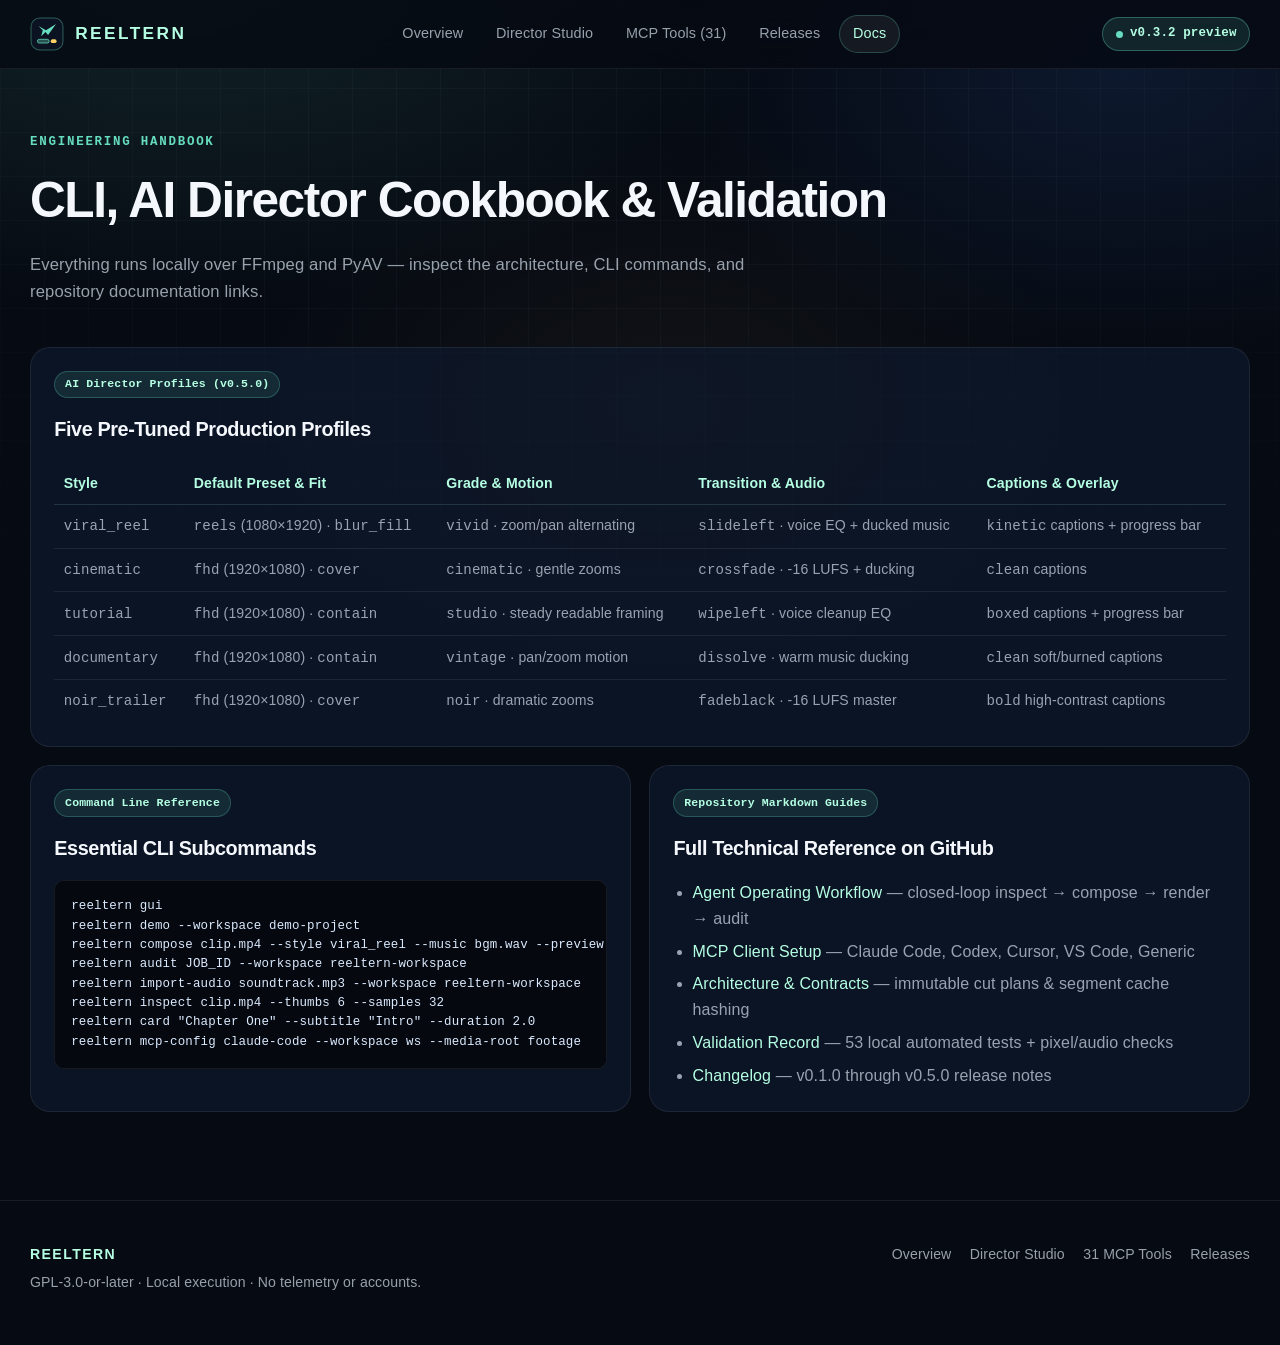
==== website/docs.html @ 08bd3460 "feat(website,release): add showcase GitHub Pages site and prepare v0.5.0 release" ====
<!doctype html>
<html lang="en">
  <head>
    <meta charset="utf-8" />
    <meta name="viewport" content="width=device-width, initial-scale=1.0" />
    <title>Reeltern Documentation — CLI, AI Director Styles &amp; Validation</title>
    <meta
      name="description"
      content="Documentation for Reeltern 0.5.0: AI Director production profiles, CLI reference, MCP workflow cookbook, architecture contracts, and verified test evidence."
    />
    <link rel="canonical" href="https://codesphere-u.github.io/reeltern/docs.html" />
    <link rel="icon" type="image/svg+xml" href="./favicon.svg?v=0.5.0" />
    <link rel="stylesheet" href="./styles.css?v=0.5.0" />
  </head>
  <body>
    <div class="ambient-backdrop" aria-hidden="true"></div>
    <div class="grid-overlay" aria-hidden="true"></div>

    <header class="site-header">
      <div class="header-inner">
        <a class="brand-link" href="./" aria-label="Reeltern home">
          <svg viewBox="0 0 64 64" fill="none" aria-hidden="true">
            <rect x="2" y="2" width="60" height="60" rx="16" fill="#0b1221" stroke="#66ddbe" stroke-opacity="0.38" stroke-width="2" />
            <path d="M16 17L30 25L49 13L34 34L29 28L21 36L24 25Z" fill="#66ddbe" />
            <rect x="14" y="42" width="22" height="7" rx="3.5" fill="#66ddbe" fill-opacity="0.32" stroke="#66ddbe" stroke-width="1.4" />
            <rect x="39" y="42" width="11" height="7" rx="3.5" fill="#ffd166" />
          </svg>
          <span>REELTERN</span>
        </a>
        <button class="menu-toggle" type="button" aria-label="Toggle navigation" aria-expanded="false">☰</button>
        <nav class="header-nav" aria-label="Primary navigation">
          <a class="nav-link" href="./">Overview</a>
          <a class="nav-link" href="./studio.html">Director Studio</a>
          <a class="nav-link" href="./tools.html">MCP Tools (31)</a>
          <a class="nav-link" href="./releases.html">Releases</a>
          <a class="nav-link active" href="./docs.html">Docs</a>
        </nav>
        <div class="header-actions">
          <a class="release-pill" href="./releases.html" data-latest-pill>
            <span class="pulse-dot" aria-hidden="true"></span>
            <span data-latest-tag>Loading…</span>
          </a>
        </div>
      </div>
    </header>

    <main>
      <section class="page-hero">
        <div class="container">
          <span class="section-kicker">Engineering Handbook</span>
          <h1>CLI, AI Director Cookbook &amp; Validation</h1>
          <p>Everything runs locally over FFmpeg and PyAV — inspect the architecture, CLI commands, and repository documentation links.</p>
        </div>
      </section>

      <section class="section" style="border-top: none; padding-top: 1rem;">
        <div class="container bento-grid">
          <article class="bento-card span-12" style="grid-column: span 12;">
            <span class="bento-tag">AI Director Profiles (v0.5.0)</span>
            <h3>Five Pre-Tuned Production Profiles</h3>
            <div class="table-scroll-hint">Swipe horizontally to inspect all 5 columns →</div>
            <div style="overflow-x: auto;">
              <table style="width: 100%; border-collapse: collapse; font-size: 0.88rem; text-align: left;">
                <thead>
                  <tr style="border-bottom: 1px solid var(--rule); color: var(--mint-hi);">
                    <th style="padding: 0.6rem;">Style</th>
                    <th style="padding: 0.6rem;">Default Preset &amp; Fit</th>
                    <th style="padding: 0.6rem;">Grade &amp; Motion</th>
                    <th style="padding: 0.6rem;">Transition &amp; Audio</th>
                    <th style="padding: 0.6rem;">Captions &amp; Overlay</th>
                  </tr>
                </thead>
                <tbody style="color: var(--ink-65);">
                  <tr style="border-bottom: 1px solid var(--rule-subtle);">
                    <td style="padding: 0.6rem;"><code>viral_reel</code></td>
                    <td style="padding: 0.6rem;"><code>reels</code> (1080×1920) · <code>blur_fill</code></td>
                    <td style="padding: 0.6rem;"><code>vivid</code> · zoom/pan alternating</td>
                    <td style="padding: 0.6rem;"><code>slideleft</code> · voice EQ + ducked music</td>
                    <td style="padding: 0.6rem;"><code>kinetic</code> captions + progress bar</td>
                  </tr>
                  <tr style="border-bottom: 1px solid var(--rule-subtle);">
                    <td style="padding: 0.6rem;"><code>cinematic</code></td>
                    <td style="padding: 0.6rem;"><code>fhd</code> (1920×1080) · <code>cover</code></td>
                    <td style="padding: 0.6rem;"><code>cinematic</code> · gentle zooms</td>
                    <td style="padding: 0.6rem;"><code>crossfade</code> · -16 LUFS + ducking</td>
                    <td style="padding: 0.6rem;"><code>clean</code> captions</td>
                  </tr>
                  <tr style="border-bottom: 1px solid var(--rule-subtle);">
                    <td style="padding: 0.6rem;"><code>tutorial</code></td>
                    <td style="padding: 0.6rem;"><code>fhd</code> (1920×1080) · <code>contain</code></td>
                    <td style="padding: 0.6rem;"><code>studio</code> · steady readable framing</td>
                    <td style="padding: 0.6rem;"><code>wipeleft</code> · voice cleanup EQ</td>
                    <td style="padding: 0.6rem;"><code>boxed</code> captions + progress bar</td>
                  </tr>
                  <tr style="border-bottom: 1px solid var(--rule-subtle);">
                    <td style="padding: 0.6rem;"><code>documentary</code></td>
                    <td style="padding: 0.6rem;"><code>fhd</code> (1920×1080) · <code>contain</code></td>
                    <td style="padding: 0.6rem;"><code>vintage</code> · pan/zoom motion</td>
                    <td style="padding: 0.6rem;"><code>dissolve</code> · warm music ducking</td>
                    <td style="padding: 0.6rem;"><code>clean</code> soft/burned captions</td>
                  </tr>
                  <tr>
                    <td style="padding: 0.6rem;"><code>noir_trailer</code></td>
                    <td style="padding: 0.6rem;"><code>fhd</code> (1920×1080) · <code>cover</code></td>
                    <td style="padding: 0.6rem;"><code>noir</code> · dramatic zooms</td>
                    <td style="padding: 0.6rem;"><code>fadeblack</code> · -16 LUFS master</td>
                    <td style="padding: 0.6rem;"><code>bold</code> high-contrast captions</td>
                  </tr>
                </tbody>
              </table>
            </div>
          </article>

          <article class="bento-card span-6" style="grid-column: span 6;">
            <span class="bento-tag">Command Line Reference</span>
            <h3>Essential CLI Subcommands</h3>
            <pre class="code-window" style="font-size: 0.78rem;">reeltern gui
reeltern demo --workspace demo-project
reeltern compose clip.mp4 --style viral_reel --music bgm.wav --preview --audit
reeltern audit JOB_ID --workspace reeltern-workspace
reeltern import-audio soundtrack.mp3 --workspace reeltern-workspace
reeltern inspect clip.mp4 --thumbs 6 --samples 32
reeltern card "Chapter One" --subtitle "Intro" --duration 2.0
reeltern mcp-config claude-code --workspace ws --media-root footage</pre>
          </article>

          <article class="bento-card span-6" style="grid-column: span 6;">
            <span class="bento-tag">Repository Markdown Guides</span>
            <h3>Full Technical Reference on GitHub</h3>
            <ul style="margin: 0; padding-left: 1.2rem; display: flex; flex-direction: column; gap: 0.45rem; color: var(--ink-65);">
              <li><a href="https://github.com/codesphere-u/reeltern/blob/main/docs/agent-workflow.md" target="_blank" rel="noopener noreferrer" style="color: var(--mint-hi);">Agent Operating Workflow</a> — closed-loop inspect → compose → render → audit</li>
              <li><a href="https://github.com/codesphere-u/reeltern/blob/main/docs/clients.md" target="_blank" rel="noopener noreferrer" style="color: var(--mint-hi);">MCP Client Setup</a> — Claude Code, Codex, Cursor, VS Code, Generic</li>
              <li><a href="https://github.com/codesphere-u/reeltern/blob/main/docs/architecture.md" target="_blank" rel="noopener noreferrer" style="color: var(--mint-hi);">Architecture &amp; Contracts</a> — immutable cut plans &amp; segment cache hashing</li>
              <li><a href="https://github.com/codesphere-u/reeltern/blob/main/VALIDATION.md" target="_blank" rel="noopener noreferrer" style="color: var(--mint-hi);">Validation Record</a> — 53 local automated tests + pixel/audio checks</li>
              <li><a href="https://github.com/codesphere-u/reeltern/blob/main/CHANGELOG.md" target="_blank" rel="noopener noreferrer" style="color: var(--mint-hi);">Changelog</a> — v0.1.0 through v0.5.0 release notes</li>
            </ul>
          </article>
        </div>
      </section>
    </main>

    <footer class="site-footer">
      <div class="container footer-grid">
        <div>
          <strong style="color: var(--mint-hi); letter-spacing: 0.1em;">REELTERN</strong>
          <p style="margin: 0.35rem 0 0;">GPL-3.0-or-later · Local execution · No telemetry or accounts.</p>
        </div>
        <div class="footer-links">
          <a href="./">Overview</a>
          <a href="./studio.html">Director Studio</a>
          <a href="./tools.html">31 MCP Tools</a>
          <a href="./releases.html">Releases</a>
        </div>
      </div>
    </footer>

    <script src="./app.js?v=0.5.0"></script>
  </body>
</html>
---- website/styles.css ----
/* Reeltern — Dark Obsidian Cinema Workstation & AI Director Theme */
:root {
  --bg: #060a12;
  --bg-elev: #0b1221;
  --bg-panel: #0f192d;
  --bg-card: rgba(15, 25, 45, 0.72);
  --bg-card-solid: #0f192d;
  --bg-glass: rgba(11, 18, 33, 0.84);

  --ink: #f4f7fc;
  --ink-80: rgba(244, 247, 252, 0.84);
  --ink-65: rgba(203, 213, 225, 0.74);
  --ink-45: rgba(148, 163, 184, 0.62);

  --rule: rgba(161, 245, 216, 0.14);
  --rule-subtle: rgba(255, 255, 255, 0.075);
  --rule-bright: rgba(102, 221, 190, 0.42);

  --mint: #66ddbe;
  --mint-hi: #b5ffe3;
  --mint-deep: #0b3a34;
  --mint-glow: rgba(102, 221, 190, 0.22);

  --amber: #ffd166;
  --amber-deep: #452903;
  --amber-glow: rgba(255, 209, 102, 0.2);

  --blue: #3b82f6;
  --blue-soft: #93c5fd;
  --pass: #34d399;
  --warn: #fbbf24;
  --danger: #fb7185;

  --radius-xl: 20px;
  --radius-lg: 14px;
  --radius-md: 10px;
  --radius-sm: 8px;
  --pill: 999px;

  --shadow-lg: 0 28px 80px -24px rgba(0, 0, 0, 0.78), 0 0 0 1px rgba(255, 255, 255, 0.05);
  --shadow-glow: 0 0 42px -12px rgba(102, 221, 190, 0.32);

  --font-sans: -apple-system, BlinkMacSystemFont, "Segoe UI", Inter, Roboto, Oxygen, Ubuntu, Cantarell, sans-serif;
  --font-mono: ui-monospace, SFMono-Regular, Menlo, Monaco, Consolas, "Liberation Mono", monospace;
  --ease-spring: cubic-bezier(0.22, 1, 0.36, 1);
}

*,
*::before,
*::after {
  box-sizing: border-box;
}

html {
  max-width: 100%;
  overflow-x: clip;
  scroll-behavior: smooth;
}

body {
  margin: 0;
  min-height: 100vh;
  background: var(--bg);
  color: var(--ink);
  font-family: var(--font-sans);
  font-size: 16px;
  line-height: 1.6;
  letter-spacing: 0.008em;
  -webkit-font-smoothing: antialiased;
  overflow-x: clip;
}

a {
  color: inherit;
  text-decoration: none;
}

button,
input,
select,
textarea {
  font: inherit;
  color: inherit;
}

code,
pre,
.mono {
  font-family: var(--font-mono);
}

[hidden] {
  display: none !important;
}

/* Ambient Cinematic Aura + Blueprint Grid */
.ambient-backdrop {
  position: fixed;
  inset: 0;
  z-index: -2;
  pointer-events: none;
  background:
    radial-gradient(960px 540px at 14% -4%, rgba(102, 221, 190, 0.13), transparent 65%),
    radial-gradient(780px 480px at 88% 8%, rgba(59, 130, 246, 0.12), transparent 60%),
    radial-gradient(640px 420px at 52% 45%, rgba(255, 209, 102, 0.045), transparent 65%),
    var(--bg);
}

.grid-overlay {
  position: fixed;
  inset: 0;
  z-index: -1;
  pointer-events: none;
  background-image:
    linear-gradient(rgba(154, 195, 206, 0.04) 1px, transparent 1px),
    linear-gradient(90deg, rgba(154, 195, 206, 0.04) 1px, transparent 1px);
  background-size: 44px 44px;
  mask-image: radial-gradient(ellipse 85% 75% at 50% 18%, #000 35%, transparent 100%);
  -webkit-mask-image: radial-gradient(ellipse 85% 75% at 50% 18%, #000 35%, transparent 100%);
}

.container {
  width: min(1220px, calc(100% - 2.4rem));
  margin-inline: auto;
}

/* Sticky Glass Navigation */
.site-header {
  position: sticky;
  top: 0;
  z-index: 60;
  background: rgba(6, 10, 18, 0.78);
  backdrop-filter: blur(18px);
  -webkit-backdrop-filter: blur(18px);
  border-bottom: 1px solid var(--rule-subtle);
}

.header-inner {
  width: min(1220px, calc(100% - 2.4rem));
  margin-inline: auto;
  height: 68px;
  display: flex;
  align-items: center;
  justify-content: space-between;
  gap: 1rem;
}

.brand-link {
  display: inline-flex;
  align-items: center;
  gap: 0.7rem;
  font-weight: 800;
  font-size: 1.08rem;
  letter-spacing: 0.14em;
  color: var(--mint-hi);
  text-transform: uppercase;
  flex-shrink: 0;
}

.brand-link svg {
  width: 34px;
  height: 34px;
  display: block;
}

.header-nav {
  display: flex;
  align-items: center;
  gap: 0.35rem;
}

.nav-link {
  padding: 0.44rem 0.85rem;
  border-radius: var(--pill);
  font-size: 0.9rem;
  font-weight: 500;
  color: var(--ink-65);
  transition: color 0.2s var(--ease-spring), background-color 0.2s var(--ease-spring);
}

.nav-link:hover,
.nav-link.active {
  color: var(--ink);
  background: rgba(255, 255, 255, 0.06);
}

.nav-link.active {
  color: var(--mint-hi);
  box-shadow: inset 0 0 0 1px rgba(102, 221, 190, 0.26);
}

.header-actions {
  display: flex;
  align-items: center;
  gap: 0.55rem;
}

.release-pill {
  display: inline-flex;
  align-items: center;
  gap: 0.45rem;
  padding: 0.38rem 0.78rem;
  border-radius: var(--pill);
  font-family: var(--font-mono);
  font-size: 0.78rem;
  font-weight: 700;
  color: var(--mint-hi);
  background: rgba(102, 221, 190, 0.12);
  border: 1px solid rgba(102, 221, 190, 0.34);
  transition: transform 0.2s var(--ease-spring), border-color 0.2s;
}

.release-pill:hover {
  transform: translateY(-1px);
  border-color: var(--mint-hi);
}

.pulse-dot {
  width: 7px;
  height: 7px;
  border-radius: 50%;
  background: var(--mint);
  box-shadow: 0 0 0 0 rgba(102, 221, 190, 0.7);
  animation: pulseRing 2.4s infinite;
}

@keyframes pulseRing {
  0% { box-shadow: 0 0 0 0 rgba(102, 221, 190, 0.65); }
  70% { box-shadow: 0 0 0 7px rgba(102, 221, 190, 0); }
  100% { box-shadow: 0 0 0 0 rgba(102, 221, 190, 0); }
}

.icon-btn {
  display: inline-flex;
  align-items: center;
  justify-content: center;
  gap: 0.45rem;
  padding: 0.42rem 0.85rem;
  border-radius: var(--pill);
  font-size: 0.86rem;
  font-weight: 600;
  background: rgba(255, 255, 255, 0.05);
  border: 1px solid var(--rule-subtle);
  color: var(--ink-80);
  transition: background-color 0.2s, border-color 0.2s, transform 0.2s var(--ease-spring);
}

.icon-btn:hover {
  background: rgba(255, 255, 255, 0.1);
  border-color: rgba(255, 255, 255, 0.18);
  transform: translateY(-1px);
}

.menu-toggle {
  display: none;
  background: rgba(255, 255, 255, 0.06);
  border: 1px solid var(--rule-subtle);
  border-radius: var(--radius-sm);
  padding: 0.45rem 0.65rem;
  cursor: pointer;
}

/* Buttons */
.btn {
  display: inline-flex;
  align-items: center;
  justify-content: center;
  gap: 0.55rem;
  padding: 0.78rem 1.35rem;
  border-radius: var(--radius-md);
  font-size: 0.94rem;
  font-weight: 700;
  border: 1px solid transparent;
  cursor: pointer;
  transition:
    transform 0.24s var(--ease-spring),
    box-shadow 0.24s var(--ease-spring),
    background-color 0.2s,
    border-color 0.2s;
}

.btn-primary {
  background: linear-gradient(135deg, var(--mint-hi), var(--mint));
  color: #05161a;
  box-shadow: 0 10px 28px -10px rgba(102, 221, 190, 0.55);
}

.btn-primary:hover {
  transform: translateY(-2px);
  box-shadow: 0 16px 36px -10px rgba(102, 221, 190, 0.72);
}

.btn-secondary {
  background: rgba(19, 32, 54, 0.9);
  color: var(--ink);
  border-color: var(--rule);
}

.btn-secondary:hover {
  background: rgba(25, 42, 70, 0.95);
  border-color: var(--rule-bright);
  transform: translateY(-2px);
}

.btn-ghost {
  background: transparent;
  color: var(--ink-65);
  border-color: var(--rule-subtle);
  padding: 0.56rem 0.95rem;
  font-size: 0.86rem;
}

.btn-ghost:hover,
.btn-ghost.active {
  color: var(--mint-hi);
  background: rgba(102, 221, 190, 0.09);
  border-color: rgba(102, 221, 190, 0.32);
}

/* Hero Section */
.hero {
  padding: clamp(2.8rem, 6vw, 4.8rem) 0 clamp(2.4rem, 5vw, 3.6rem);
}

.hero-top {
  max-width: 860px;
  margin-inline: auto;
  text-align: center;
}

.eyebrow {
  display: inline-flex;
  align-items: center;
  flex-wrap: wrap;
  justify-content: center;
  gap: 0.55rem;
  padding: 0.36rem 0.9rem;
  border-radius: var(--pill);
  font-size: 0.8rem;
  font-weight: 600;
  color: var(--mint-hi);
  background: rgba(102, 221, 190, 0.09);
  border: 1px solid rgba(102, 221, 190, 0.24);
  margin-bottom: 1.35rem;
}

.hero-title {
  margin: 0;
  font-size: clamp(2.65rem, 6.2vw, 4.7rem);
  font-weight: 850;
  line-height: 1.03;
  letter-spacing: -0.036em;
  color: var(--ink);
}

.hero-title .gradient-text {
  display: block;
  background: linear-gradient(125deg, #e7fff6 10%, var(--mint) 55%, var(--amber) 98%);
  -webkit-background-clip: text;
  background-clip: text;
  color: transparent;
}

.hero-subtitle {
  margin: 1.25rem auto 0;
  max-width: 680px;
  font-size: clamp(1.03rem, 1.8vw, 1.2rem);
  color: var(--ink-65);
  line-height: 1.62;
}

/* Smart Download & Terminal Quickstart Bar */
.hero-cta-panel {
  margin: 2rem auto 0;
  display: flex;
  flex-direction: column;
  align-items: center;
  gap: 1rem;
}

.download-hero-row {
  display: flex;
  flex-wrap: wrap;
  align-items: center;
  justify-content: center;
  gap: 0.8rem;
}

.smart-dl-meta {
  display: flex;
  flex-wrap: wrap;
  align-items: center;
  justify-content: center;
  gap: 0.55rem 0.95rem;
  font-size: 0.82rem;
  color: var(--ink-45);
  font-family: var(--font-mono);
}

.smart-dl-meta strong {
  color: var(--mint-hi);
  font-weight: 600;
}

.cmd-deck {
  width: min(740px, 100%);
  margin-top: 0.4rem;
  background: rgba(11, 18, 33, 0.9);
  border: 1px solid var(--rule);
  border-radius: var(--radius-lg);
  overflow: hidden;
  box-shadow: var(--shadow-lg);
}

.cmd-tabs {
  display: flex;
  align-items: center;
  justify-content: space-between;
  gap: 0.4rem;
  padding: 0.55rem 0.75rem;
  background: rgba(255, 255, 255, 0.025);
  border-bottom: 1px solid var(--rule-subtle);
  flex-wrap: wrap;
}

.cmd-tab-list {
  display: flex;
  gap: 0.35rem;
  flex-wrap: wrap;
}

.cmd-tab {
  padding: 0.28rem 0.72rem;
  border-radius: var(--pill);
  border: 1px solid transparent;
  background: transparent;
  color: var(--ink-65);
  font-size: 0.79rem;
  font-weight: 600;
  cursor: pointer;
  transition: all 0.18s;
}

.cmd-tab.active,
.cmd-tab:hover {
  color: var(--ink);
  background: rgba(255, 255, 255, 0.06);
}

.cmd-tab.active {
  color: var(--mint-hi);
  background: rgba(102, 221, 190, 0.12);
  border-color: rgba(102, 221, 190, 0.28);
}

.cmd-body {
  display: flex;
  align-items: center;
  justify-content: space-between;
  gap: 0.8rem;
  padding: 0.85rem 1rem;
  text-align: left;
}

.cmd-code {
  margin: 0;
  font-family: var(--font-mono);
  font-size: 0.86rem;
  color: #dffef4;
  overflow-x: auto;
  white-space: nowrap;
}

.cmd-prompt {
  color: var(--amber);
  user-select: none;
  margin-right: 0.45rem;
}

.copy-btn {
  flex-shrink: 0;
  padding: 0.36rem 0.78rem;
  border-radius: var(--radius-sm);
  border: 1px solid var(--rule);
  background: rgba(255, 255, 255, 0.05);
  font-size: 0.78rem;
  font-weight: 600;
  color: var(--ink-80);
  cursor: pointer;
  transition: all 0.2s;
}

.copy-btn:hover {
  border-color: var(--mint);
  color: var(--mint-hi);
}

.copy-btn.copied {
  background: rgba(52, 211, 153, 0.18);
  border-color: var(--pass);
  color: var(--pass);
}

/* Interactive NLE Workstation Mockup */
.studio-showcase {
  margin-top: clamp(2.2rem, 4.5vw, 3.2rem);
  border-radius: var(--radius-xl);
  background: rgba(9, 15, 28, 0.94);
  border: 1px solid rgba(102, 221, 190, 0.25);
  box-shadow: var(--shadow-lg), var(--shadow-glow);
  overflow: hidden;
}

.window-chrome {
  display: flex;
  align-items: center;
  justify-content: space-between;
  gap: 1rem;
  padding: 0.75rem 1.15rem;
  background: linear-gradient(180deg, rgba(255, 255, 255, 0.045), rgba(255, 255, 255, 0.015));
  border-bottom: 1px solid var(--rule-subtle);
  flex-wrap: wrap;
}

.traffic-lights {
  display: inline-flex;
  align-items: center;
  gap: 7px;
}

.dot {
  width: 11px;
  height: 11px;
  border-radius: 50%;
}

.dot-red { background: #ff5f56; }
.dot-yellow { background: #ffbd2e; }
.dot-green { background: #27c93f; }

.window-title {
  display: flex;
  align-items: center;
  gap: 0.6rem;
  font-size: 0.82rem;
  color: var(--ink-65);
  font-family: var(--font-mono);
}

.window-badge {
  padding: 0.16rem 0.55rem;
  border-radius: var(--pill);
  font-size: 0.72rem;
  font-weight: 700;
  color: var(--mint-hi);
  background: rgba(102, 221, 190, 0.12);
  border: 1px solid rgba(102, 221, 190, 0.3);
}

.workstation-grid {
  display: grid;
  grid-template-columns: 1.45fr 1fr;
  gap: 0;
}

.viewport-pane {
  padding: 1.2rem;
  border-right: 1px solid var(--rule-subtle);
  display: flex;
  flex-direction: column;
  gap: 0.9rem;
  min-width: 0;
}

.canvas-stage {
  position: relative;
  border-radius: var(--radius-lg);
  background: #04070d;
  border: 1px solid rgba(255, 255, 255, 0.08);
  overflow: hidden;
  display: flex;
  align-items: center;
  justify-content: center;
  min-height: 310px;
}

.canvas-stage canvas {
  display: block;
  width: 100%;
  height: 320px;
  object-fit: contain;
}

.stage-hud {
  position: absolute;
  top: 12px;
  left: 12px;
  right: 12px;
  display: flex;
  justify-content: space-between;
  align-items: center;
  pointer-events: none;
  gap: 0.5rem;
}

.hud-pill {
  padding: 0.25rem 0.62rem;
  border-radius: var(--pill);
  background: rgba(6, 10, 18, 0.76);
  backdrop-filter: blur(8px);
  border: 1px solid rgba(255, 255, 255, 0.12);
  font-family: var(--font-mono);
  font-size: 0.72rem;
  color: var(--ink);
}

.hud-pill.mint {
  border-color: rgba(102, 221, 190, 0.4);
  color: var(--mint-hi);
}

.transport-bar {
  display: flex;
  align-items: center;
  justify-content: space-between;
  gap: 0.75rem;
  flex-wrap: wrap;
}

.transport-controls {
  display: flex;
  align-items: center;
  gap: 0.45rem;
  flex-wrap: wrap;
}

.timecode-readout {
  font-family: var(--font-mono);
  font-size: 0.85rem;
  font-variant-numeric: tabular-nums;
  color: var(--mint-hi);
  padding: 0.34rem 0.68rem;
  background: rgba(255, 255, 255, 0.04);
  border-radius: var(--radius-sm);
  border: 1px solid var(--rule-subtle);
}

.inspector-pane {
  padding: 1.2rem;
  display: flex;
  flex-direction: column;
  gap: 1rem;
  background: rgba(13, 21, 38, 0.65);
  min-width: 0;
}

.control-grid-3 {
  display: grid;
  grid-template-columns: repeat(3, minmax(0, 1fr));
  gap: 0.8rem;
}

.control-group {
  display: flex;
  flex-direction: column;
  gap: 0.42rem;
  min-width: 0;
}

.control-group .release-select {
  width: 100%;
  min-width: 0;
}

.control-label {
  display: flex;
  justify-content: space-between;
  font-size: 0.75rem;
  font-weight: 700;
  text-transform: uppercase;
  letter-spacing: 0.08em;
  color: var(--ink-45);
}

.pill-selector {
  display: flex;
  flex-wrap: wrap;
  gap: 0.35rem;
}

.chip-btn {
  padding: 0.32rem 0.66rem;
  border-radius: var(--pill);
  border: 1px solid var(--rule-subtle);
  background: rgba(255, 255, 255, 0.03);
  color: var(--ink-65);
  font-size: 0.78rem;
  font-weight: 600;
  cursor: pointer;
  transition: all 0.18s var(--ease-spring);
}

.chip-btn:hover {
  border-color: rgba(102, 221, 190, 0.35);
  color: var(--ink);
}

.chip-btn.active {
  background: rgba(102, 221, 190, 0.16);
  border-color: var(--mint);
  color: var(--mint-hi);
}

.chip-btn.amber.active {
  background: rgba(255, 209, 102, 0.16);
  border-color: var(--amber);
  color: var(--amber);
}

.audio-duck-card {
  padding: 0.78rem 0.9rem;
  border-radius: var(--radius-md);
  background: rgba(6, 10, 18, 0.66);
  border: 1px solid var(--rule-subtle);
}

.meter-row {
  display: grid;
  grid-template-columns: 92px 1fr 48px;
  align-items: center;
  gap: 0.55rem;
  font-size: 0.74rem;
  font-family: var(--font-mono);
  margin-top: 0.4rem;
}

.meter-track {
  height: 7px;
  border-radius: var(--pill);
  background: rgba(255, 255, 255, 0.08);
  overflow: hidden;
}

.meter-fill {
  height: 100%;
  border-radius: var(--pill);
  transition: width 0.12s linear;
}

.meter-fill.voice { background: linear-gradient(90deg, var(--mint), var(--mint-hi)); }
.meter-fill.music { background: linear-gradient(90deg, var(--blue), #60a5fa); }

.audit-strip {
  padding: 0.75rem 0.9rem;
  border-radius: var(--radius-md);
  background: rgba(52, 211, 153, 0.08);
  border: 1px solid rgba(52, 211, 153, 0.28);
  font-family: var(--font-mono);
  font-size: 0.76rem;
  color: #bbf7d0;
  display: flex;
  flex-direction: column;
  gap: 0.25rem;
}

/* Proportional Timeline Strip inside Workstation */
.timeline-dock {
  padding: 0.95rem 1.2rem 1.15rem;
  border-top: 1px solid var(--rule-subtle);
  background: rgba(6, 10, 18, 0.92);
}

.timeline-track-header {
  display: flex;
  justify-content: space-between;
  align-items: center;
  font-size: 0.75rem;
  font-family: var(--font-mono);
  color: var(--ink-45);
  margin-bottom: 0.5rem;
}

.timeline-rail {
  position: relative;
  height: 54px;
  border-radius: var(--radius-md);
  background: rgba(255, 255, 255, 0.03);
  border: 1px solid var(--rule-subtle);
  display: flex;
  gap: 4px;
  padding: 5px;
  cursor: pointer;
  overflow: hidden;
}

.clip-block {
  position: relative;
  height: 100%;
  border-radius: 7px;
  background: rgba(102, 221, 190, 0.14);
  border: 1px solid rgba(102, 221, 190, 0.42);
  padding: 0.28rem 0.52rem;
  display: flex;
  flex-direction: column;
  justify-content: space-between;
  overflow: hidden;
  transition: background-color 0.18s, border-color 0.18s;
}

.clip-block.is-selected {
  background: rgba(102, 221, 190, 0.24);
  border-color: var(--mint-hi);
}

.clip-block.is-slate {
  background: rgba(255, 209, 102, 0.14);
  border-color: rgba(255, 209, 102, 0.48);
}

.clip-title {
  font-size: 0.73rem;
  font-weight: 700;
  color: var(--ink);
  white-space: nowrap;
  overflow: hidden;
  text-overflow: ellipsis;
}

.clip-meta {
  font-family: var(--font-mono);
  font-size: 0.66rem;
  color: var(--mint-hi);
  white-space: nowrap;
}

.playhead-needle {
  position: absolute;
  top: 0;
  bottom: 0;
  width: 2px;
  background: var(--amber);
  box-shadow: 0 0 12px var(--amber);
  pointer-events: none;
  z-index: 4;
}

.playhead-needle::before {
  content: "";
  position: absolute;
  top: 0;
  left: -4px;
  width: 10px;
  height: 10px;
  background: var(--amber);
  clip-path: polygon(0 0, 100% 0, 50% 100%);
}

/* Metric Strip */
.proof-strip {
  display: grid;
  grid-template-columns: repeat(4, minmax(0, 1fr));
  gap: 1rem;
  margin-top: 1.8rem;
}

.proof-card {
  padding: 1.15rem 1.25rem;
  border-radius: var(--radius-lg);
  background: var(--bg-card);
  border: 1px solid var(--rule-subtle);
  backdrop-filter: blur(12px);
}

.proof-value {
  font-size: clamp(1.55rem, 2.8vw, 2.1rem);
  font-weight: 850;
  letter-spacing: -0.03em;
  color: var(--mint-hi);
  font-variant-numeric: tabular-nums;
}

.proof-label {
  margin-top: 0.25rem;
  font-size: 0.85rem;
  color: var(--ink-65);
}

/* Sections */
.section {
  padding: clamp(3.4rem, 7vw, 5.5rem) 0;
  border-top: 1px solid var(--rule-subtle);
}

.section-header {
  max-width: 720px;
  margin-bottom: 2.3rem;
}

.section-kicker {
  display: inline-block;
  font-family: var(--font-mono);
  font-size: 0.78rem;
  font-weight: 700;
  letter-spacing: 0.14em;
  text-transform: uppercase;
  color: var(--mint);
  margin-bottom: 0.55rem;
}

.section-title {
  margin: 0;
  font-size: clamp(1.85rem, 3.6vw, 2.7rem);
  font-weight: 800;
  line-height: 1.12;
  letter-spacing: -0.028em;
}

.section-sub {
  margin: 0.75rem 0 0;
  color: var(--ink-65);
  font-size: 1.03rem;
}

/* 4-Stage Closed-Loop Workflow */
.pipeline-layout {
  display: grid;
  grid-template-columns: 0.95fr 1.25fr;
  gap: 1.5rem;
  align-items: stretch;
}

.stage-list {
  display: flex;
  flex-direction: column;
  gap: 0.65rem;
}

.stage-item {
  width: 100%;
  text-align: left;
  padding: 1rem 1.15rem;
  border-radius: var(--radius-lg);
  background: rgba(15, 25, 45, 0.52);
  border: 1px solid var(--rule-subtle);
  cursor: pointer;
  transition: all 0.22s var(--ease-spring);
}

.stage-item:hover {
  border-color: rgba(102, 221, 190, 0.35);
  transform: translateX(3px);
}

.stage-item.active {
  background: rgba(15, 32, 52, 0.95);
  border-color: var(--mint);
  box-shadow: 0 12px 32px -18px rgba(102, 221, 190, 0.45);
}

.stage-step {
  font-family: var(--font-mono);
  font-size: 0.74rem;
  font-weight: 700;
  color: var(--amber);
}

.stage-item h3 {
  margin: 0.22rem 0 0.28rem;
  font-size: 1.03rem;
}

.stage-item p {
  margin: 0;
  font-size: 0.87rem;
  color: var(--ink-65);
}

.stage-detail-card {
  border-radius: var(--radius-xl);
  background: #0a111f;
  border: 1px solid var(--rule);
  padding: 1.35rem;
  display: flex;
  flex-direction: column;
  justify-content: space-between;
  gap: 1rem;
  box-shadow: var(--shadow-lg);
}

.code-window {
  border-radius: var(--radius-md);
  background: #05080f;
  border: 1px solid var(--rule-subtle);
  padding: 1rem;
  overflow-x: auto;
  font-family: var(--font-mono);
  font-size: 0.82rem;
  line-height: 1.55;
  color: #dbeafe;
  margin: 0;
}

/* Bento Grid */
.bento-grid {
  display: grid;
  grid-template-columns: repeat(12, minmax(0, 1fr));
  gap: 1.15rem;
}

.bento-card {
  grid-column: span 6;
  border-radius: var(--radius-xl);
  background: var(--bg-card);
  border: 1px solid var(--rule-subtle);
  padding: 1.45rem;
  display: flex;
  flex-direction: column;
  gap: 1rem;
  transition: transform 0.28s var(--ease-spring), border-color 0.24s;
}

.bento-card:hover {
  transform: translateY(-3px);
  border-color: var(--rule);
}

.bento-card.span-7 { grid-column: span 7; }
.bento-card.span-5 { grid-column: span 5; }
.bento-card.span-4 { grid-column: span 4; }
.bento-card.span-8 { grid-column: span 8; }

.bento-tag {
  display: inline-flex;
  align-self: flex-start;
  padding: 0.22rem 0.62rem;
  border-radius: var(--pill);
  font-family: var(--font-mono);
  font-size: 0.72rem;
  font-weight: 700;
  color: var(--mint-hi);
  background: rgba(102, 221, 190, 0.11);
  border: 1px solid rgba(102, 221, 190, 0.25);
}

.bento-card h3 {
  margin: 0;
  font-size: 1.24rem;
  letter-spacing: -0.02em;
}

.bento-card p {
  margin: 0;
  font-size: 0.92rem;
  color: var(--ink-65);
}

/* Interactive blur_fill vs contain comparator */
.compare-box {
  position: relative;
  height: 196px;
  border-radius: var(--radius-lg);
  overflow: hidden;
  border: 1px solid var(--rule-subtle);
  background: #04070d;
  user-select: none;
}

.compare-layer {
  position: absolute;
  inset: 0;
  display: flex;
  align-items: center;
  justify-content: center;
}

.compare-contain {
  background: #020306;
}

.compare-blur {
  background:
    radial-gradient(circle at 30% 40%, rgba(251, 113, 133, 0.55), transparent 55%),
    radial-gradient(circle at 70% 60%, rgba(59, 130, 246, 0.58), transparent 55%),
    linear-gradient(135deg, #27152b, #0c1f3a);
  filter: saturate(1.15);
}

.compare-subject {
  width: 68%;
  height: 54%;
  border-radius: 10px;
  background: linear-gradient(135deg, #132c3d, #1d4e5f);
  border: 1px solid rgba(181, 255, 227, 0.42);
  display: flex;
  flex-direction: column;
  align-items: center;
  justify-content: center;
  font-family: var(--font-mono);
  font-size: 0.78rem;
  color: var(--mint-hi);
  box-shadow: 0 12px 30px rgba(0, 0, 0, 0.5);
}

.compare-clip-mask {
  position: absolute;
  inset: 0;
  overflow: hidden;
}

.compare-divider {
  position: absolute;
  top: 0;
  bottom: 0;
  width: 2px;
  background: var(--mint-hi);
  box-shadow: 0 0 12px var(--mint);
  pointer-events: none;
}

.compare-label {
  position: absolute;
  top: 10px;
  padding: 0.16rem 0.5rem;
  border-radius: var(--pill);
  background: rgba(6, 10, 18, 0.8);
  font-family: var(--font-mono);
  font-size: 0.68rem;
  color: var(--ink);
}

.compare-label.left { left: 10px; }
.compare-label.right { right: 10px; color: var(--mint-hi); }

.slider-input {
  width: 100%;
  accent-color: var(--mint);
  cursor: pointer;
}

/* Downloads & Future Release Vault */
.release-hub-card {
  border-radius: var(--radius-xl);
  background: linear-gradient(160deg, rgba(15, 26, 48, 0.94), rgba(9, 16, 30, 0.96));
  border: 1px solid rgba(102, 221, 190, 0.28);
  padding: clamp(1.35rem, 3vw, 2.2rem);
  box-shadow: var(--shadow-lg);
}

.release-toolbar {
  display: flex;
  align-items: center;
  justify-content: space-between;
  flex-wrap: wrap;
  gap: 1rem;
  padding-bottom: 1.25rem;
  border-bottom: 1px solid var(--rule-subtle);
}

.release-select {
  background: #070d19;
  color: var(--ink);
  border: 1px solid var(--rule);
  border-radius: var(--radius-sm);
  padding: 0.48rem 0.85rem;
  font-family: var(--font-mono);
  font-size: 0.86rem;
}

.asset-grid {
  display: grid;
  grid-template-columns: repeat(3, minmax(0, 1fr));
  gap: 0.95rem;
  margin-top: 1.3rem;
}

.asset-card {
  border-radius: var(--radius-lg);
  padding: 1.1rem;
  background: rgba(6, 10, 18, 0.72);
  border: 1px solid var(--rule-subtle);
  display: flex;
  flex-direction: column;
  justify-content: space-between;
  gap: 0.75rem;
  transition: border-color 0.2s, transform 0.2s var(--ease-spring);
}

.asset-card.is-recommended {
  border-color: var(--mint);
  background: rgba(12, 34, 42, 0.62);
  box-shadow: 0 0 0 1px rgba(102, 221, 190, 0.18), 0 18px 36px -22px rgba(102, 221, 190, 0.55);
}

.asset-card:hover {
  transform: translateY(-2px);
  border-color: var(--rule-bright);
}

.asset-platform {
  display: flex;
  align-items: center;
  justify-content: space-between;
  gap: 0.4rem;
  font-weight: 700;
  font-size: 0.96rem;
}

.badge-rec {
  font-family: var(--font-mono);
  font-size: 0.68rem;
  padding: 0.16rem 0.5rem;
  border-radius: var(--pill);
  background: rgba(102, 221, 190, 0.16);
  color: var(--mint-hi);
  border: 1px solid rgba(102, 221, 190, 0.35);
}

.asset-meta {
  font-family: var(--font-mono);
  font-size: 0.74rem;
  color: var(--ink-45);
  word-break: break-all;
}

/* Tables & MCP Config Builder */
.split-panel {
  display: grid;
  grid-template-columns: 1fr 1.15fr;
  gap: 1.4rem;
  align-items: start;
}

.field-grid {
  display: flex;
  flex-direction: column;
  gap: 0.9rem;
}

.input-box {
  width: 100%;
  padding: 0.62rem 0.85rem;
  border-radius: var(--radius-sm);
  border: 1px solid var(--rule);
  background: #070d19;
  color: var(--ink);
  font-family: var(--font-mono);
  font-size: 0.86rem;
}

.input-box:focus {
  outline: none;
  border-color: var(--mint);
  box-shadow: 0 0 0 3px rgba(102, 221, 190, 0.15);
}

/* Tool Explorer Grid & Dropzone Verifier */
.search-bar {
  display: flex;
  flex-wrap: wrap;
  gap: 0.7rem;
  align-items: center;
  margin-bottom: 1.35rem;
}

.tools-grid {
  display: grid;
  grid-template-columns: repeat(2, minmax(0, 1fr));
  gap: 1rem;
}

.tool-card {
  border-radius: var(--radius-lg);
  background: var(--bg-card);
  border: 1px solid var(--rule-subtle);
  padding: 1.15rem;
  display: flex;
  flex-direction: column;
  gap: 0.65rem;
}

.tool-head {
  display: flex;
  align-items: center;
  justify-content: space-between;
  gap: 0.6rem;
}

.tool-name {
  font-family: var(--font-mono);
  font-size: 0.98rem;
  font-weight: 700;
  color: var(--mint-hi);
}

.param-list {
  display: flex;
  flex-wrap: wrap;
  gap: 0.35rem;
}

.param-chip {
  padding: 0.16rem 0.5rem;
  border-radius: 6px;
  font-family: var(--font-mono);
  font-size: 0.72rem;
  background: rgba(255, 255, 255, 0.045);
  border: 1px solid var(--rule-subtle);
  color: var(--ink-80);
}

.param-chip.req {
  border-color: rgba(255, 209, 102, 0.4);
  color: var(--amber);
}

.verify-dropzone {
  border: 2px dashed rgba(102, 221, 190, 0.36);
  border-radius: var(--radius-xl);
  padding: 1.8rem;
  text-align: center;
  background: rgba(11, 20, 36, 0.55);
  transition: all 0.2s;
  cursor: pointer;
}

.verify-dropzone.dragover {
  border-color: var(--mint-hi);
  background: rgba(102, 221, 190, 0.08);
}

/* Subpage Hero */
.page-hero {
  padding: clamp(2.4rem, 5vw, 3.6rem) 0 1.6rem;
}

.page-hero h1 {
  margin: 0;
  font-size: clamp(2rem, 4.4vw, 3.1rem);
  font-weight: 850;
  letter-spacing: -0.03em;
}

.page-hero p {
  margin: 0.7rem 0 0;
  max-width: 720px;
  color: var(--ink-65);
  font-size: 1.04rem;
}

/* Footer */
.site-footer {
  border-top: 1px solid var(--rule-subtle);
  padding: 2.6rem 0 3.2rem;
  color: var(--ink-65);
  font-size: 0.88rem;
}

.footer-grid {
  display: flex;
  justify-content: space-between;
  align-items: flex-start;
  flex-wrap: wrap;
  gap: 1.5rem;
}

.footer-links {
  display: flex;
  flex-wrap: wrap;
  gap: 1.15rem;
}

.footer-links a:hover {
  color: var(--mint-hi);
}

/* Scroll Reveal Animation */
[data-reveal] {
  opacity: 0;
  transform: translateY(18px);
  transition: opacity 0.58s var(--ease-spring), transform 0.58s var(--ease-spring);
}

[data-reveal].is-visible {
  opacity: 1;
  transform: translateY(0);
}

@media (prefers-reduced-motion: reduce) {
  html { scroll-behavior: auto; }
  [data-reveal] {
    opacity: 1;
    transform: none;
    transition: none;
  }
  .pulse-dot { animation: none; }
}

.table-scroll-hint {
  display: none;
  font-family: var(--font-mono);
  font-size: 0.72rem;
  color: var(--mint);
  margin-bottom: 0.35rem;
}

/* Responsive Breakpoints */
@media (max-width: 980px) {
  .workstation-grid,
  .pipeline-layout,
  .split-panel {
    grid-template-columns: 1fr;
  }
  .viewport-pane {
    border-right: none;
    border-bottom: 1px solid var(--rule-subtle);
  }
  .asset-grid {
    grid-template-columns: repeat(2, minmax(0, 1fr));
  }
  .proof-strip {
    grid-template-columns: repeat(2, minmax(0, 1fr));
  }
  .bento-card,
  .bento-card.span-7,
  .bento-card.span-5,
  .bento-card.span-4,
  .bento-card.span-8 {
    grid-column: span 12;
  }
}

@media (max-width: 760px) {
  .menu-toggle {
    display: inline-flex;
    align-items: center;
    justify-content: center;
  }
  .header-nav {
    display: none;
    position: absolute;
    top: 68px;
    left: 0;
    right: 0;
    background: rgba(6, 10, 18, 0.97);
    border-bottom: 1px solid var(--rule);
    padding: 0.9rem 1.2rem;
    flex-direction: column;
    align-items: stretch;
  }
  .header-nav.open {
    display: flex;
  }
  .header-actions .icon-btn span {
    display: none;
  }
  .asset-grid,
  .tools-grid,
  .proof-strip,
  .control-grid-3 {
    grid-template-columns: 1fr;
  }
  .bento-card.span-6,
  .bento-card.span-12 {
    grid-column: span 12 !important;
  }
  .table-scroll-hint {
    display: block;
  }
}
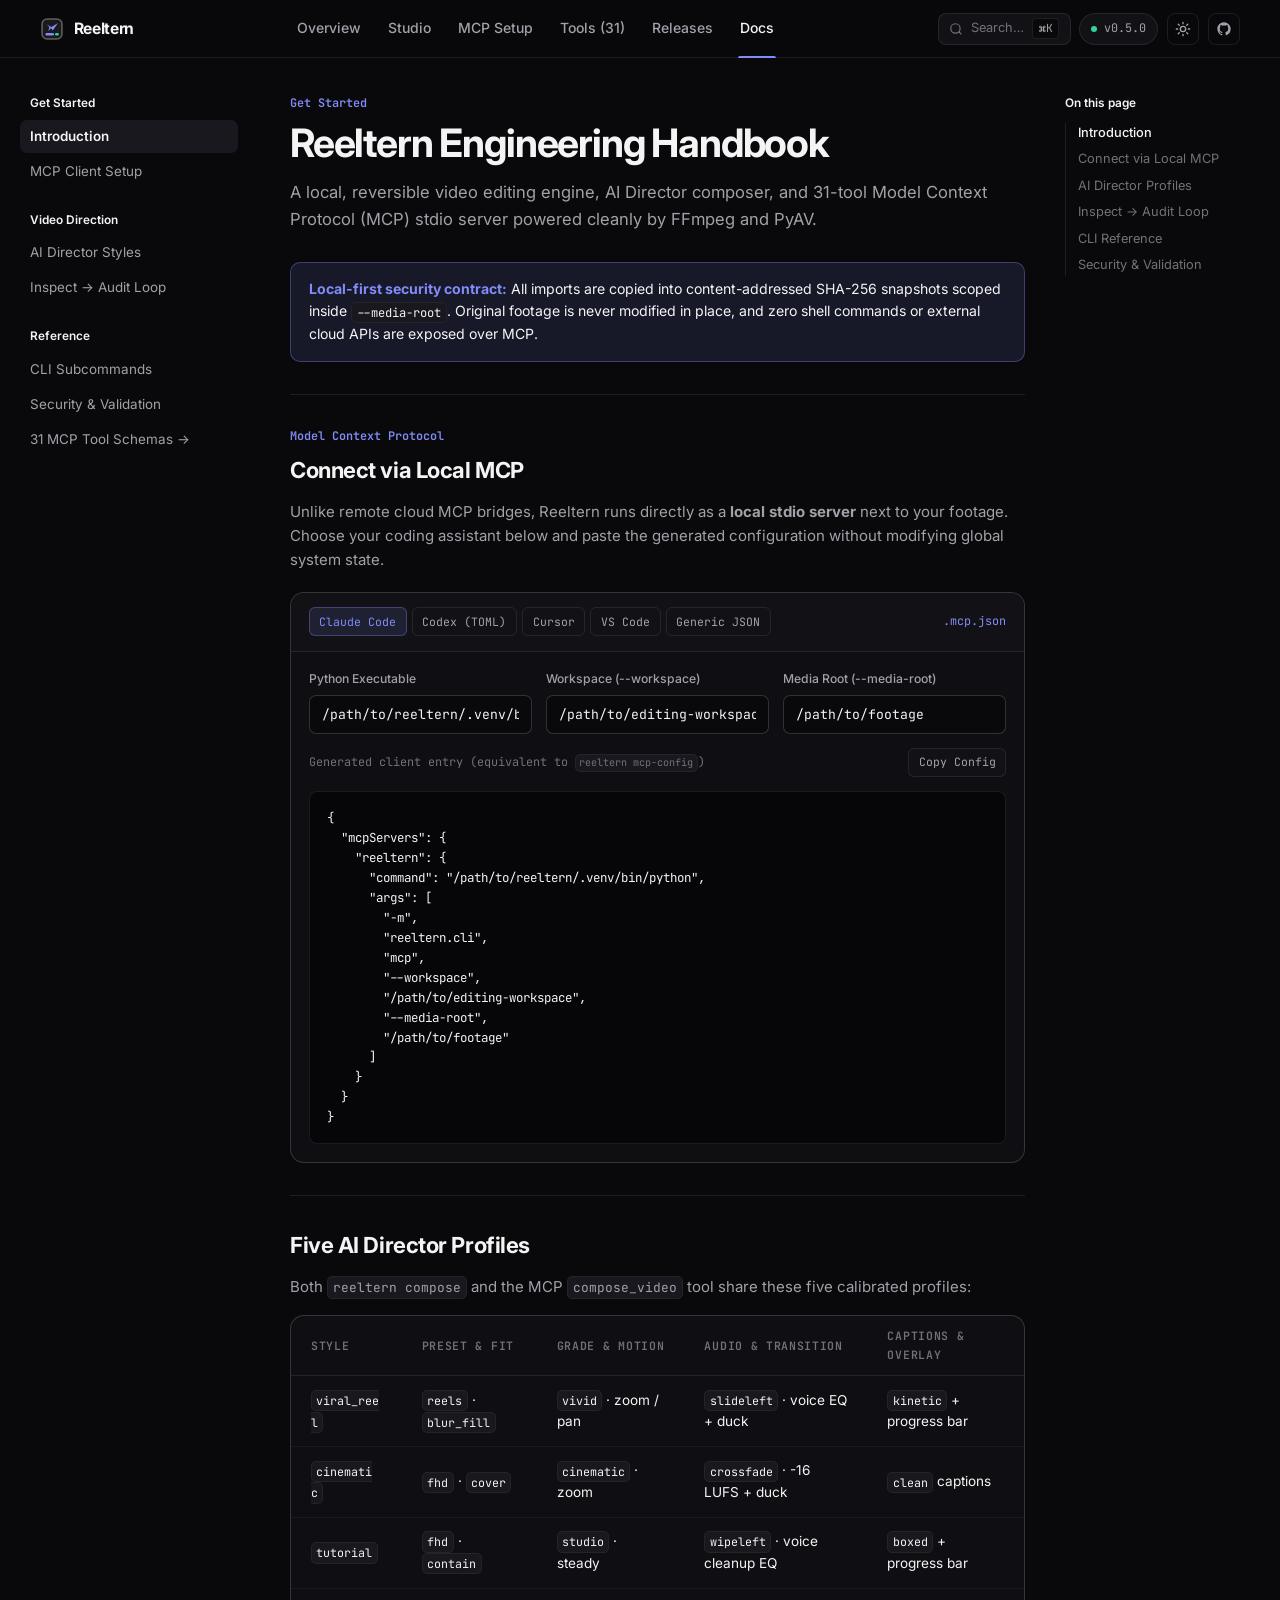
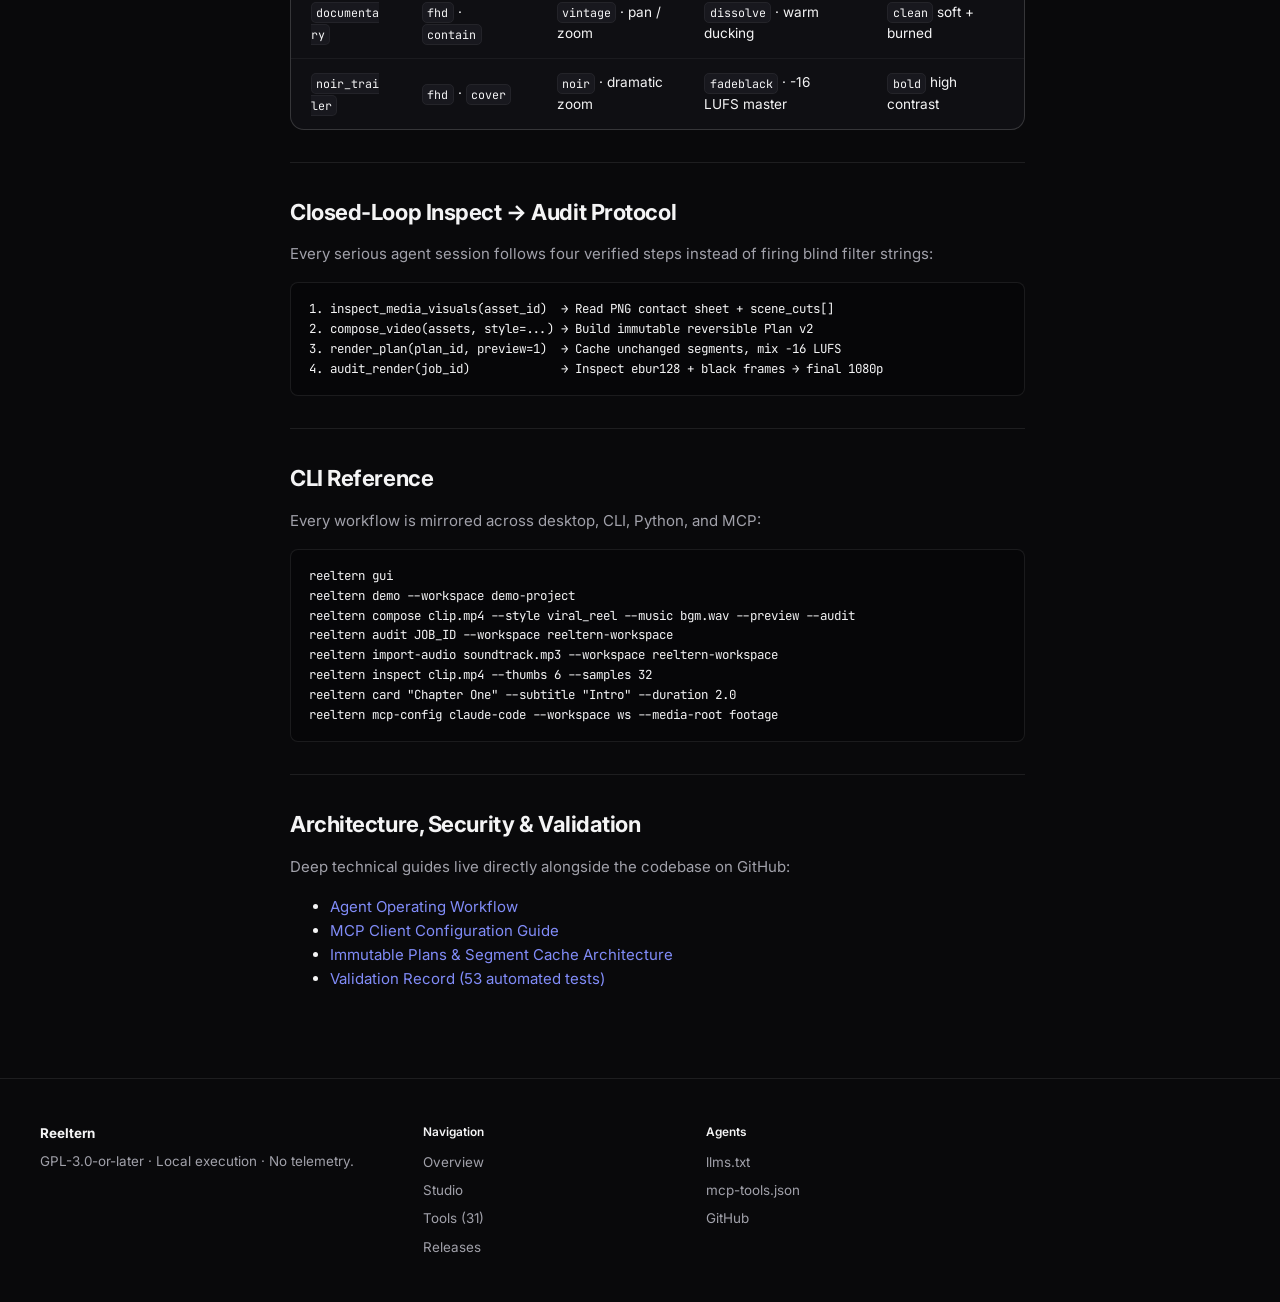
==== commit c7cbf661: "Redesign Reeltern website with obsidian/paper studio UI" ====
--- a/website/docs.html
+++ b/website/docs.html
@@ -1,120 +1,230 @@
 <!doctype html>
-<html lang="en">
+<html lang="en" data-theme="dark">
   <head>
     <meta charset="utf-8" />
     <meta name="viewport" content="width=device-width, initial-scale=1.0" />
-    <title>Reeltern Documentation — CLI, AI Director Styles &amp; Validation</title>
+    <title>Reeltern Documentation — MCP Setup, AI Director &amp; CLI</title>
     <meta
       name="description"
-      content="Documentation for Reeltern 0.5.0: AI Director production profiles, CLI reference, MCP workflow cookbook, architecture contracts, and verified test evidence."
+      content="Documentation for Reeltern 0.5.0: Stitch-style MCP client setup, AI Director production profiles, CLI reference, architecture contracts, and verified test evidence."
     />
     <link rel="canonical" href="https://codesphere-u.github.io/reeltern/docs.html" />
     <link rel="icon" type="image/svg+xml" href="./favicon.svg?v=0.5.0" />
+    <script>
+      (function () {
+        try {
+          var saved = localStorage.getItem('reeltern-theme');
+          if (saved === 'light' || saved === 'dark') document.documentElement.setAttribute('data-theme', saved);
+        } catch (e) {}
+      })();
+    </script>
     <link rel="stylesheet" href="./styles.css?v=0.5.0" />
   </head>
   <body>
-    <div class="ambient-backdrop" aria-hidden="true"></div>
-    <div class="grid-overlay" aria-hidden="true"></div>
-
     <header class="site-header">
       <div class="header-inner">
         <a class="brand-link" href="./" aria-label="Reeltern home">
-          <svg viewBox="0 0 64 64" fill="none" aria-hidden="true">
-            <rect x="2" y="2" width="60" height="60" rx="16" fill="#0b1221" stroke="#66ddbe" stroke-opacity="0.38" stroke-width="2" />
-            <path d="M16 17L30 25L49 13L34 34L29 28L21 36L24 25Z" fill="#66ddbe" />
-            <rect x="14" y="42" width="22" height="7" rx="3.5" fill="#66ddbe" fill-opacity="0.32" stroke="#66ddbe" stroke-width="1.4" />
-            <rect x="39" y="42" width="11" height="7" rx="3.5" fill="#ffd166" />
+          <svg viewBox="0 0 24 24" fill="none" aria-hidden="true">
+            <rect x="2" y="2" width="20" height="20" rx="5" fill="currentColor" fill-opacity="0.08" stroke="currentColor" stroke-opacity="0.35" stroke-width="1.5" />
+            <path d="M6.5 7.2L11.5 10L18 6L12.8 13.5L11 11.2L8.2 14L9.4 10Z" fill="#818cf8" />
+            <rect x="5.5" y="16" width="8.5" height="2.6" rx="1.3" fill="#818cf8" />
+            <rect x="15" y="16" width="3.8" height="2.6" rx="1.3" fill="#34d399" />
           </svg>
-          <span>REELTERN</span>
+          <span>Reeltern</span>
         </a>
         <button class="menu-toggle" type="button" aria-label="Toggle navigation" aria-expanded="false">☰</button>
         <nav class="header-nav" aria-label="Primary navigation">
           <a class="nav-link" href="./">Overview</a>
-          <a class="nav-link" href="./studio.html">Director Studio</a>
-          <a class="nav-link" href="./tools.html">MCP Tools (31)</a>
+          <a class="nav-link" href="./studio.html">Studio</a>
+          <a class="nav-link" href="./docs.html#mcp-setup">MCP Setup</a>
+          <a class="nav-link" href="./tools.html">Tools (31)</a>
           <a class="nav-link" href="./releases.html">Releases</a>
           <a class="nav-link active" href="./docs.html">Docs</a>
         </nav>
         <div class="header-actions">
-          <a class="release-pill" href="./releases.html" data-latest-pill>
-            <span class="pulse-dot" aria-hidden="true"></span>
-            <span data-latest-tag>Loading…</span>
+          <button class="cmd-k-btn" type="button" id="open-cmdk" aria-label="Quick search">
+            <svg width="14" height="14" viewBox="0 0 24 24" fill="none" stroke="currentColor" stroke-width="2" aria-hidden="true">
+              <circle cx="11" cy="11" r="8" /><line x1="21" y1="21" x2="16.65" y2="16.65" />
+            </svg>
+            <span class="cmd-k-text">Search…</span>
+            <kbd>⌘K</kbd>
+          </button>
+          <a class="release-pill" href="./releases.html"><span class="pulse-dot"></span><span data-latest-tag>v0.5.0</span></a>
+          <button class="icon-btn" type="button" id="theme-toggle" aria-label="Toggle theme" title="Switch light / dark theme">
+            <svg width="16" height="16" viewBox="0 0 24 24" fill="none" stroke="currentColor" stroke-width="2" stroke-linecap="round" stroke-linejoin="round" aria-hidden="true">
+              <circle cx="12" cy="12" r="4" /><path d="M12 2v2M12 20v2M4.93 4.93l1.41 1.41M17.66 17.66l1.41 1.41M2 12h2M20 12h2M4.93 19.07l1.41-1.41M17.66 6.34l1.41-1.41" />
+            </svg>
+          </button>
+          <a class="icon-btn" href="https://github.com/codesphere-u/reeltern" target="_blank" rel="noopener noreferrer" aria-label="Reeltern on GitHub">
+            <svg width="16" height="16" viewBox="0 0 24 24" fill="currentColor" aria-hidden="true">
+              <path d="M12 2C6.477 2 2 6.484 2 12.017c0 4.425 2.865 8.18 6.839 9.504.5.092.682-.217.682-.483 0-.237-.008-.868-.013-1.703-2.782.605-3.369-1.343-3.369-1.343-.454-1.158-1.11-1.466-1.11-1.466-.908-.62.069-.608.069-.608 1.003.07 1.53 1.032 1.53 1.032.892 1.53 2.341 1.088 2.91.832.092-.647.35-1.088.636-1.338-2.22-.253-4.555-1.113-4.555-4.951 0-1.093.39-1.988 1.029-2.688-.103-.253-.446-1.272.098-2.65 0 0 .84-.27 2.75 1.026A9.564 9.564 0 0112 6.844c.85.004 1.705.115 2.504.337 1.909-1.296 2.747-1.027 2.747-1.027.546 1.379.202 2.398.1 2.651.64.7 1.028 1.595 1.028 2.688 0 3.848-2.339 4.695-4.566 4.943.359.309.678.92.678 1.855 0 1.338-.012 2.419-.012 2.747 0 .268.18.58.688.482A10.019 10.019 0 0022 12.017C22 6.484 17.522 2 12 2z" />
+            </svg>
           </a>
         </div>
       </div>
     </header>
 
     <main>
-      <section class="page-hero">
-        <div class="container">
-          <span class="section-kicker">Engineering Handbook</span>
-          <h1>CLI, AI Director Cookbook &amp; Validation</h1>
-          <p>Everything runs locally over FFmpeg and PyAV — inspect the architecture, CLI commands, and repository documentation links.</p>
-        </div>
-      </section>
-
-      <section class="section" style="border-top: none; padding-top: 1rem;">
-        <div class="container bento-grid">
-          <article class="bento-card span-12" style="grid-column: span 12;">
-            <span class="bento-tag">AI Director Profiles (v0.5.0)</span>
-            <h3>Five Pre-Tuned Production Profiles</h3>
-            <div class="table-scroll-hint">Swipe horizontally to inspect all 5 columns →</div>
-            <div style="overflow-x: auto;">
-              <table style="width: 100%; border-collapse: collapse; font-size: 0.88rem; text-align: left;">
-                <thead>
-                  <tr style="border-bottom: 1px solid var(--rule); color: var(--mint-hi);">
-                    <th style="padding: 0.6rem;">Style</th>
-                    <th style="padding: 0.6rem;">Default Preset &amp; Fit</th>
-                    <th style="padding: 0.6rem;">Grade &amp; Motion</th>
-                    <th style="padding: 0.6rem;">Transition &amp; Audio</th>
-                    <th style="padding: 0.6rem;">Captions &amp; Overlay</th>
-                  </tr>
-                </thead>
-                <tbody style="color: var(--ink-65);">
-                  <tr style="border-bottom: 1px solid var(--rule-subtle);">
-                    <td style="padding: 0.6rem;"><code>viral_reel</code></td>
-                    <td style="padding: 0.6rem;"><code>reels</code> (1080×1920) · <code>blur_fill</code></td>
-                    <td style="padding: 0.6rem;"><code>vivid</code> · zoom/pan alternating</td>
-                    <td style="padding: 0.6rem;"><code>slideleft</code> · voice EQ + ducked music</td>
-                    <td style="padding: 0.6rem;"><code>kinetic</code> captions + progress bar</td>
-                  </tr>
-                  <tr style="border-bottom: 1px solid var(--rule-subtle);">
-                    <td style="padding: 0.6rem;"><code>cinematic</code></td>
-                    <td style="padding: 0.6rem;"><code>fhd</code> (1920×1080) · <code>cover</code></td>
-                    <td style="padding: 0.6rem;"><code>cinematic</code> · gentle zooms</td>
-                    <td style="padding: 0.6rem;"><code>crossfade</code> · -16 LUFS + ducking</td>
-                    <td style="padding: 0.6rem;"><code>clean</code> captions</td>
-                  </tr>
-                  <tr style="border-bottom: 1px solid var(--rule-subtle);">
-                    <td style="padding: 0.6rem;"><code>tutorial</code></td>
-                    <td style="padding: 0.6rem;"><code>fhd</code> (1920×1080) · <code>contain</code></td>
-                    <td style="padding: 0.6rem;"><code>studio</code> · steady readable framing</td>
-                    <td style="padding: 0.6rem;"><code>wipeleft</code> · voice cleanup EQ</td>
-                    <td style="padding: 0.6rem;"><code>boxed</code> captions + progress bar</td>
-                  </tr>
-                  <tr style="border-bottom: 1px solid var(--rule-subtle);">
-                    <td style="padding: 0.6rem;"><code>documentary</code></td>
-                    <td style="padding: 0.6rem;"><code>fhd</code> (1920×1080) · <code>contain</code></td>
-                    <td style="padding: 0.6rem;"><code>vintage</code> · pan/zoom motion</td>
-                    <td style="padding: 0.6rem;"><code>dissolve</code> · warm music ducking</td>
-                    <td style="padding: 0.6rem;"><code>clean</code> soft/burned captions</td>
-                  </tr>
-                  <tr>
-                    <td style="padding: 0.6rem;"><code>noir_trailer</code></td>
-                    <td style="padding: 0.6rem;"><code>fhd</code> (1920×1080) · <code>cover</code></td>
-                    <td style="padding: 0.6rem;"><code>noir</code> · dramatic zooms</td>
-                    <td style="padding: 0.6rem;"><code>fadeblack</code> · -16 LUFS master</td>
-                    <td style="padding: 0.6rem;"><code>bold</code> high-contrast captions</td>
-                  </tr>
-                </tbody>
-              </table>
-            </div>
-          </article>
-
-          <article class="bento-card span-6" style="grid-column: span 6;">
-            <span class="bento-tag">Command Line Reference</span>
-            <h3>Essential CLI Subcommands</h3>
-            <pre class="code-window" style="font-size: 0.78rem;">reeltern gui
+      <div class="docs-shell">
+        <!-- Left Sidebar (AG-UI Docs Navigation) -->
+        <aside class="docs-sidebar" aria-label="Documentation sections">
+          <div class="docs-nav-group">
+            <div class="docs-nav-heading">Get Started</div>
+            <div class="docs-nav-list">
+              <a class="docs-nav-item active" href="#overview">Introduction</a>
+              <a class="docs-nav-item" href="#mcp-setup">MCP Client Setup</a>
+            </div>
+          </div>
+          <div class="docs-nav-group">
+            <div class="docs-nav-heading">Video Direction</div>
+            <div class="docs-nav-list">
+              <a class="docs-nav-item" href="#director-profiles">AI Director Styles</a>
+              <a class="docs-nav-item" href="#closed-loop">Inspect → Audit Loop</a>
+            </div>
+          </div>
+          <div class="docs-nav-group">
+            <div class="docs-nav-heading">Reference</div>
+            <div class="docs-nav-list">
+              <a class="docs-nav-item" href="#cli-reference">CLI Subcommands</a>
+              <a class="docs-nav-item" href="#validation">Security &amp; Validation</a>
+              <a class="docs-nav-item" href="./tools.html">31 MCP Tool Schemas →</a>
+            </div>
+          </div>
+        </aside>
+
+        <!-- Center Content Column -->
+        <article class="docs-prose">
+          <div id="overview">
+            <div class="docs-eyebrow">Get Started</div>
+            <h1>Reeltern Engineering Handbook</h1>
+            <p class="lead">
+              A local, reversible video editing engine, AI Director composer, and 31-tool Model Context Protocol (MCP) stdio server powered cleanly by FFmpeg and PyAV.
+            </p>
+
+            <div class="callout">
+              <strong>Local-first security contract:</strong> All imports are copied into content-addressed SHA-256 snapshots scoped inside <code>--media-root</code>. Original footage is never modified in place, and zero shell commands or external cloud APIs are exposed over MCP.
+            </div>
+          </div>
+
+          <!-- Stitch-style Interactive MCP Client Setup -->
+          <section id="mcp-setup">
+            <div class="docs-eyebrow">Model Context Protocol</div>
+            <h2>Connect via Local MCP</h2>
+            <p>
+              Unlike remote cloud MCP bridges, Reeltern runs directly as a <strong>local stdio server</strong> next to your footage. Choose your coding assistant below and paste the generated configuration without modifying global system state.
+            </p>
+
+            <div class="vault-card" style="margin-top: 1.25rem;">
+              <div class="vault-toolbar" style="padding: 0.9rem 1.1rem;">
+                <div class="pill-selector" id="mcp-client-tabs">
+                  <button class="chip-btn active" type="button" data-client="claude-code">Claude Code</button>
+                  <button class="chip-btn" type="button" data-client="codex">Codex (TOML)</button>
+                  <button class="chip-btn" type="button" data-client="cursor">Cursor</button>
+                  <button class="chip-btn" type="button" data-client="vscode">VS Code</button>
+                  <button class="chip-btn" type="button" data-client="generic">Generic JSON</button>
+                </div>
+                <span class="mono" style="font-size: 0.74rem; color: var(--accent);" id="cfg-filename">.mcp.json</span>
+              </div>
+
+              <div style="padding: 1.1rem; display: flex; flex-direction: column; gap: 0.85rem;">
+                <div class="control-grid-3">
+                  <label class="control-group">
+                    <span class="control-label">Python Executable</span>
+                    <input class="input-box" id="cfg-python" type="text" value="/path/to/reeltern/.venv/bin/python" />
+                  </label>
+                  <label class="control-group">
+                    <span class="control-label">Workspace (--workspace)</span>
+                    <input class="input-box" id="cfg-workspace" type="text" value="/path/to/editing-workspace" />
+                  </label>
+                  <label class="control-group">
+                    <span class="control-label">Media Root (--media-root)</span>
+                    <input class="input-box" id="cfg-media" type="text" value="/path/to/footage" />
+                  </label>
+                </div>
+
+                <div style="display: flex; justify-content: space-between; align-items: center;">
+                  <span class="mono" style="font-size: 0.74rem; color: var(--ink-subtle);">Generated client entry (equivalent to <code>reeltern mcp-config</code>)</span>
+                  <button class="copy-btn" type="button" id="cfg-copy-btn">Copy Config</button>
+                </div>
+                <pre class="code-window" id="cfg-output" style="border-radius: 8px; border: 1px solid var(--border);"></pre>
+              </div>
+            </div>
+          </section>
+
+          <section id="director-profiles">
+            <h2>Five AI Director Profiles</h2>
+            <p>
+              Both <code>reeltern compose</code> and the MCP <code>compose_video</code> tool share these five calibrated profiles:
+            </p>
+            <div class="vault-card">
+              <div class="table-wrap">
+                <table class="asset-table">
+                  <thead>
+                    <tr>
+                      <th>Style</th>
+                      <th>Preset &amp; Fit</th>
+                      <th>Grade &amp; Motion</th>
+                      <th>Audio &amp; Transition</th>
+                      <th>Captions &amp; Overlay</th>
+                    </tr>
+                  </thead>
+                  <tbody>
+                    <tr>
+                      <td><code>viral_reel</code></td>
+                      <td><code>reels</code> · <code>blur_fill</code></td>
+                      <td><code>vivid</code> · zoom / pan</td>
+                      <td><code>slideleft</code> · voice EQ + duck</td>
+                      <td><code>kinetic</code> + progress bar</td>
+                    </tr>
+                    <tr>
+                      <td><code>cinematic</code></td>
+                      <td><code>fhd</code> · <code>cover</code></td>
+                      <td><code>cinematic</code> · zoom</td>
+                      <td><code>crossfade</code> · -16 LUFS + duck</td>
+                      <td><code>clean</code> captions</td>
+                    </tr>
+                    <tr>
+                      <td><code>tutorial</code></td>
+                      <td><code>fhd</code> · <code>contain</code></td>
+                      <td><code>studio</code> · steady</td>
+                      <td><code>wipeleft</code> · voice cleanup EQ</td>
+                      <td><code>boxed</code> + progress bar</td>
+                    </tr>
+                    <tr>
+                      <td><code>documentary</code></td>
+                      <td><code>fhd</code> · <code>contain</code></td>
+                      <td><code>vintage</code> · pan / zoom</td>
+                      <td><code>dissolve</code> · warm ducking</td>
+                      <td><code>clean</code> soft + burned</td>
+                    </tr>
+                    <tr>
+                      <td><code>noir_trailer</code></td>
+                      <td><code>fhd</code> · <code>cover</code></td>
+                      <td><code>noir</code> · dramatic zoom</td>
+                      <td><code>fadeblack</code> · -16 LUFS master</td>
+                      <td><code>bold</code> high contrast</td>
+                    </tr>
+                  </tbody>
+                </table>
+              </div>
+            </div>
+          </section>
+
+          <section id="closed-loop">
+            <h2>Closed-Loop Inspect → Audit Protocol</h2>
+            <p>
+              Every serious agent session follows four verified steps instead of firing blind filter strings:
+            </p>
+            <pre class="code-window" style="border-radius: 8px; border: 1px solid var(--border);">1. inspect_media_visuals(asset_id)  → Read PNG contact sheet + scene_cuts[]
+2. compose_video(assets, style=...) → Build immutable reversible Plan v2
+3. render_plan(plan_id, preview=1)  → Cache unchanged segments, mix -16 LUFS
+4. audit_render(job_id)             → Inspect ebur128 + black frames → final 1080p</pre>
+          </section>
+
+          <section id="cli-reference">
+            <h2>CLI Reference</h2>
+            <p>Every workflow is mirrored across desktop, CLI, Python, and MCP:</p>
+            <pre class="code-window" style="border-radius: 8px; border: 1px solid var(--border);">reeltern gui
 reeltern demo --workspace demo-project
 reeltern compose clip.mp4 --style viral_reel --music bgm.wav --preview --audit
 reeltern audit JOB_ID --workspace reeltern-workspace
@@ -122,37 +232,71 @@
 reeltern inspect clip.mp4 --thumbs 6 --samples 32
 reeltern card "Chapter One" --subtitle "Intro" --duration 2.0
 reeltern mcp-config claude-code --workspace ws --media-root footage</pre>
-          </article>
-
-          <article class="bento-card span-6" style="grid-column: span 6;">
-            <span class="bento-tag">Repository Markdown Guides</span>
-            <h3>Full Technical Reference on GitHub</h3>
-            <ul style="margin: 0; padding-left: 1.2rem; display: flex; flex-direction: column; gap: 0.45rem; color: var(--ink-65);">
-              <li><a href="https://github.com/codesphere-u/reeltern/blob/main/docs/agent-workflow.md" target="_blank" rel="noopener noreferrer" style="color: var(--mint-hi);">Agent Operating Workflow</a> — closed-loop inspect → compose → render → audit</li>
-              <li><a href="https://github.com/codesphere-u/reeltern/blob/main/docs/clients.md" target="_blank" rel="noopener noreferrer" style="color: var(--mint-hi);">MCP Client Setup</a> — Claude Code, Codex, Cursor, VS Code, Generic</li>
-              <li><a href="https://github.com/codesphere-u/reeltern/blob/main/docs/architecture.md" target="_blank" rel="noopener noreferrer" style="color: var(--mint-hi);">Architecture &amp; Contracts</a> — immutable cut plans &amp; segment cache hashing</li>
-              <li><a href="https://github.com/codesphere-u/reeltern/blob/main/VALIDATION.md" target="_blank" rel="noopener noreferrer" style="color: var(--mint-hi);">Validation Record</a> — 53 local automated tests + pixel/audio checks</li>
-              <li><a href="https://github.com/codesphere-u/reeltern/blob/main/CHANGELOG.md" target="_blank" rel="noopener noreferrer" style="color: var(--mint-hi);">Changelog</a> — v0.1.0 through v0.5.0 release notes</li>
+          </section>
+
+          <section id="validation">
+            <h2>Architecture, Security &amp; Validation</h2>
+            <p>Deep technical guides live directly alongside the codebase on GitHub:</p>
+            <ul>
+              <li><a href="https://github.com/codesphere-u/reeltern/blob/main/docs/agent-workflow.md" target="_blank" rel="noopener noreferrer" style="color: var(--accent);">Agent Operating Workflow</a></li>
+              <li><a href="https://github.com/codesphere-u/reeltern/blob/main/docs/clients.md" target="_blank" rel="noopener noreferrer" style="color: var(--accent);">MCP Client Configuration Guide</a></li>
+              <li><a href="https://github.com/codesphere-u/reeltern/blob/main/docs/architecture.md" target="_blank" rel="noopener noreferrer" style="color: var(--accent);">Immutable Plans &amp; Segment Cache Architecture</a></li>
+              <li><a href="https://github.com/codesphere-u/reeltern/blob/main/VALIDATION.md" target="_blank" rel="noopener noreferrer" style="color: var(--accent);">Validation Record (53 automated tests)</a></li>
             </ul>
-          </article>
-        </div>
-      </section>
+          </section>
+        </article>
+
+        <!-- Right Sticky TOC (AG-UI On This Page) -->
+        <aside class="docs-toc" aria-label="On this page">
+          <div class="toc-title">On this page</div>
+          <nav class="toc-list">
+            <a class="toc-link active" href="#overview">Introduction</a>
+            <a class="toc-link" href="#mcp-setup">Connect via Local MCP</a>
+            <a class="toc-link" href="#director-profiles">AI Director Profiles</a>
+            <a class="toc-link" href="#closed-loop">Inspect → Audit Loop</a>
+            <a class="toc-link" href="#cli-reference">CLI Reference</a>
+            <a class="toc-link" href="#validation">Security &amp; Validation</a>
+          </nav>
+        </aside>
+      </div>
     </main>
 
     <footer class="site-footer">
       <div class="container footer-grid">
         <div>
-          <strong style="color: var(--mint-hi); letter-spacing: 0.1em;">REELTERN</strong>
-          <p style="margin: 0.35rem 0 0;">GPL-3.0-or-later · Local execution · No telemetry or accounts.</p>
-        </div>
-        <div class="footer-links">
-          <a href="./">Overview</a>
-          <a href="./studio.html">Director Studio</a>
-          <a href="./tools.html">31 MCP Tools</a>
-          <a href="./releases.html">Releases</a>
-        </div>
+          <strong style="color: var(--ink);">Reeltern</strong>
+          <p style="margin: 0.45rem 0 0;">GPL-3.0-or-later · Local execution · No telemetry.</p>
+        </div>
+        <div>
+          <h4 class="footer-col-title">Navigation</h4>
+          <div class="footer-col-list">
+            <a href="./">Overview</a>
+            <a href="./studio.html">Studio</a>
+            <a href="./tools.html">Tools (31)</a>
+            <a href="./releases.html">Releases</a>
+          </div>
+        </div>
+        <div>
+          <h4 class="footer-col-title">Agents</h4>
+          <div class="footer-col-list">
+            <a href="./llms.txt">llms.txt</a>
+            <a href="./mcp-tools.json">mcp-tools.json</a>
+            <a href="https://github.com/codesphere-u/reeltern" target="_blank" rel="noopener noreferrer">GitHub</a>
+          </div>
+        </div>
+        <div></div>
       </div>
     </footer>
+
+    <div class="cmdk-backdrop" id="cmdk-modal" role="dialog" aria-modal="true" aria-label="Quick search">
+      <div class="cmdk-dialog">
+        <div class="cmdk-input-row">
+          <input id="cmdk-input" type="search" placeholder="Search 31 MCP tools, docs sections, or pages..." autocomplete="off" />
+          <kbd style="font-size: 0.7rem;">ESC</kbd>
+        </div>
+        <div class="cmdk-results" id="cmdk-results"></div>
+      </div>
+    </div>
 
     <script src="./app.js?v=0.5.0"></script>
   </body>
--- a/website/styles.css
+++ b/website/styles.css
@@ -1,48 +1,76 @@
-/* Reeltern — Dark Obsidian Cinema Workstation & AI Director Theme */
+@import url('https://fonts.googleapis.com/css2?family=Inter:wght@400;500;600;700;800&family=JetBrains+Mono:wght@400;500;600&display=swap');
+
 :root {
-  --bg: #060a12;
-  --bg-elev: #0b1221;
-  --bg-panel: #0f192d;
-  --bg-card: rgba(15, 25, 45, 0.72);
-  --bg-card-solid: #0f192d;
-  --bg-glass: rgba(11, 18, 33, 0.84);
-
-  --ink: #f4f7fc;
-  --ink-80: rgba(244, 247, 252, 0.84);
-  --ink-65: rgba(203, 213, 225, 0.74);
-  --ink-45: rgba(148, 163, 184, 0.62);
-
-  --rule: rgba(161, 245, 216, 0.14);
-  --rule-subtle: rgba(255, 255, 255, 0.075);
-  --rule-bright: rgba(102, 221, 190, 0.42);
-
-  --mint: #66ddbe;
-  --mint-hi: #b5ffe3;
-  --mint-deep: #0b3a34;
-  --mint-glow: rgba(102, 221, 190, 0.22);
-
-  --amber: #ffd166;
-  --amber-deep: #452903;
-  --amber-glow: rgba(255, 209, 102, 0.2);
-
-  --blue: #3b82f6;
-  --blue-soft: #93c5fd;
-  --pass: #34d399;
-  --warn: #fbbf24;
-  --danger: #fb7185;
-
-  --radius-xl: 20px;
+  color-scheme: dark;
+  --font-sans: 'Inter', -apple-system, BlinkMacSystemFont, 'Segoe UI', Roboto, sans-serif;
+  --font-mono: 'JetBrains Mono', ui-monospace, SFMono-Regular, Menlo, Monaco, Consolas, monospace;
+
+  /* Matte Obsidian (Plannotator + AG-UI dark tokens) */
+  --bg: #09090b;
+  --bg-elevated: #0f0f13;
+  --surface: #121216;
+  --surface-hover: #18181e;
+  --code-bg: #060608;
+
+  --ink: #f4f4f5;
+  --ink-muted: #a1a1aa;
+  --ink-subtle: #71717a;
+
+  --border: rgba(255, 255, 255, 0.085);
+  --border-strong: rgba(255, 255, 255, 0.16);
+  --border-subtle: rgba(255, 255, 255, 0.05);
+
+  --accent: #818cf8;
+  --accent-strong: #6366f1;
+  --accent-ink: #ffffff;
+  --accent-soft: rgba(129, 140, 248, 0.12);
+  --accent-border: rgba(129, 140, 248, 0.34);
+
+  --canvas-blue: #3b82f6;
+  --verified: #34d399;
+  --verified-soft: rgba(52, 211, 153, 0.12);
+  --warn: #f59e0b;
+
+  --dot-color: rgba(255, 255, 255, 0.13);
+  --header-bg: rgba(9, 9, 11, 0.82);
+  --shadow-window: 0 24px 64px -18px rgba(0, 0, 0, 0.65);
+
+  --radius-sm: 6px;
+  --radius-md: 10px;
   --radius-lg: 14px;
-  --radius-md: 10px;
-  --radius-sm: 8px;
-  --pill: 999px;
-
-  --shadow-lg: 0 28px 80px -24px rgba(0, 0, 0, 0.78), 0 0 0 1px rgba(255, 255, 255, 0.05);
-  --shadow-glow: 0 0 42px -12px rgba(102, 221, 190, 0.32);
-
-  --font-sans: -apple-system, BlinkMacSystemFont, "Segoe UI", Inter, Roboto, Oxygen, Ubuntu, Cantarell, sans-serif;
-  --font-mono: ui-monospace, SFMono-Regular, Menlo, Monaco, Consolas, "Liberation Mono", monospace;
-  --ease-spring: cubic-bezier(0.22, 1, 0.36, 1);
+  --container-max: 1200px;
+}
+
+html[data-theme='light'] {
+  color-scheme: light;
+  --bg: #fbfaf8;
+  --bg-elevated: #ffffff;
+  --surface: #ffffff;
+  --surface-hover: #f4f4f5;
+  --code-bg: #f4f4f6;
+
+  --ink: #09090b;
+  --ink-muted: #52525b;
+  --ink-subtle: #71717a;
+
+  --border: rgba(9, 9, 11, 0.09);
+  --border-strong: rgba(9, 9, 11, 0.18);
+  --border-subtle: rgba(9, 9, 11, 0.05);
+
+  --accent: #2563eb;
+  --accent-strong: #1d4ed8;
+  --accent-ink: #ffffff;
+  --accent-soft: rgba(37, 99, 235, 0.08);
+  --accent-border: rgba(37, 99, 235, 0.28);
+
+  --canvas-blue: #2563eb;
+  --verified: #059669;
+  --verified-soft: rgba(5, 150, 105, 0.1);
+  --warn: #d97706;
+
+  --dot-color: rgba(9, 9, 11, 0.1);
+  --header-bg: rgba(251, 250, 248, 0.86);
+  --shadow-window: 0 20px 50px -18px rgba(15, 23, 42, 0.14);
 }
 
 *,
@@ -52,21 +80,19 @@
 }
 
 html {
-  max-width: 100%;
-  overflow-x: clip;
   scroll-behavior: smooth;
+  -webkit-font-smoothing: antialiased;
+  -moz-osx-font-smoothing: grayscale;
 }
 
 body {
   margin: 0;
   min-height: 100vh;
-  background: var(--bg);
+  background-color: var(--bg);
   color: var(--ink);
   font-family: var(--font-sans);
-  font-size: 16px;
+  font-size: 15px;
   line-height: 1.6;
-  letter-spacing: 0.008em;
-  -webkit-font-smoothing: antialiased;
   overflow-x: clip;
 }
 
@@ -77,992 +103,1090 @@
 
 button,
 input,
-select,
-textarea {
+select {
   font: inherit;
   color: inherit;
 }
 
 code,
 pre,
+kbd,
 .mono {
   font-family: var(--font-mono);
 }
 
-[hidden] {
-  display: none !important;
-}
-
-/* Ambient Cinematic Aura + Blueprint Grid */
-.ambient-backdrop {
-  position: fixed;
-  inset: 0;
-  z-index: -2;
-  pointer-events: none;
-  background:
-    radial-gradient(960px 540px at 14% -4%, rgba(102, 221, 190, 0.13), transparent 65%),
-    radial-gradient(780px 480px at 88% 8%, rgba(59, 130, 246, 0.12), transparent 60%),
-    radial-gradient(640px 420px at 52% 45%, rgba(255, 209, 102, 0.045), transparent 65%),
-    var(--bg);
-}
-
-.grid-overlay {
-  position: fixed;
-  inset: 0;
-  z-index: -1;
-  pointer-events: none;
-  background-image:
-    linear-gradient(rgba(154, 195, 206, 0.04) 1px, transparent 1px),
-    linear-gradient(90deg, rgba(154, 195, 206, 0.04) 1px, transparent 1px);
-  background-size: 44px 44px;
-  mask-image: radial-gradient(ellipse 85% 75% at 50% 18%, #000 35%, transparent 100%);
-  -webkit-mask-image: radial-gradient(ellipse 85% 75% at 50% 18%, #000 35%, transparent 100%);
-}
-
+code {
+  font-size: 0.86em;
+  padding: 0.14em 0.38em;
+  border-radius: 5px;
+  background: var(--surface-hover);
+  border: 1px solid var(--border-subtle);
+  overflow-wrap: anywhere;
+}
+
+@media (min-width: 640px) {
+  p code,
+  .section-sub code,
+  .top-banner code {
+    white-space: nowrap;
+  }
+}
+
+/* ---------- Structural Helpers ---------- */
 .container {
-  width: min(1220px, calc(100% - 2.4rem));
+  width: min(100% - 2.5rem, var(--container-max));
   margin-inline: auto;
 }
 
-/* Sticky Glass Navigation */
+.section {
+  padding: 4.5rem 0;
+  border-top: 1px solid var(--border);
+}
+
+.section-header {
+  max-width: 680px;
+  margin-bottom: 2.5rem;
+}
+
+.section-kicker {
+  display: inline-block;
+  font-family: var(--font-mono);
+  font-size: 0.72rem;
+  font-weight: 500;
+  letter-spacing: 0.1em;
+  text-transform: uppercase;
+  color: var(--accent);
+  margin-bottom: 0.65rem;
+}
+
+.section-title {
+  margin: 0 0 0.75rem;
+  font-size: clamp(1.65rem, 3vw, 2.35rem);
+  font-weight: 700;
+  letter-spacing: -0.03em;
+  line-height: 1.15;
+}
+
+.section-sub {
+  margin: 0;
+  color: var(--ink-muted);
+  font-size: 0.98rem;
+  line-height: 1.65;
+}
+
+/* ---------- Announcement Strip (Univer + Plannotator style) ---------- */
+.top-banner {
+  background: var(--accent-soft);
+  border-bottom: 1px solid var(--border);
+  font-size: 0.78rem;
+  line-height: 1.4;
+}
+
+.top-banner-inner {
+  width: min(100% - 2.5rem, var(--container-max));
+  margin-inline: auto;
+  min-height: 36px;
+  padding: 0.35rem 0;
+  display: flex;
+  align-items: center;
+  justify-content: center;
+  gap: 0.65rem;
+  flex-wrap: wrap;
+  text-align: center;
+}
+
+.banner-pill {
+  font-family: var(--font-mono);
+  font-size: 0.68rem;
+  font-weight: 600;
+  text-transform: uppercase;
+  letter-spacing: 0.06em;
+  padding: 0.12rem 0.45rem;
+  border-radius: 999px;
+  background: var(--accent-strong);
+  color: var(--accent-ink);
+}
+
+.banner-link {
+  color: var(--accent);
+  font-weight: 500;
+  display: inline-flex;
+  align-items: center;
+  gap: 0.25rem;
+}
+
+.banner-link:hover {
+  text-decoration: underline;
+}
+
+/* ---------- Sticky Crisp Navigation (NEVER wraps) ---------- */
 .site-header {
   position: sticky;
   top: 0;
   z-index: 60;
-  background: rgba(6, 10, 18, 0.78);
-  backdrop-filter: blur(18px);
-  -webkit-backdrop-filter: blur(18px);
-  border-bottom: 1px solid var(--rule-subtle);
+  height: 58px;
+  background: var(--header-bg);
+  backdrop-filter: blur(14px);
+  -webkit-backdrop-filter: blur(14px);
+  border-bottom: 1px solid var(--border);
 }
 
 .header-inner {
-  width: min(1220px, calc(100% - 2.4rem));
+  width: min(100% - 2.5rem, var(--container-max));
+  height: 100%;
   margin-inline: auto;
-  height: 68px;
   display: flex;
   align-items: center;
   justify-content: space-between;
-  gap: 1rem;
+  gap: 1.25rem;
 }
 
 .brand-link {
   display: inline-flex;
   align-items: center;
-  gap: 0.7rem;
-  font-weight: 800;
-  font-size: 1.08rem;
-  letter-spacing: 0.14em;
-  color: var(--mint-hi);
-  text-transform: uppercase;
+  gap: 0.6rem;
+  font-weight: 700;
+  font-size: 0.98rem;
+  letter-spacing: -0.02em;
+  white-space: nowrap;
   flex-shrink: 0;
 }
 
 .brand-link svg {
+  width: 24px;
+  height: 24px;
+  flex-shrink: 0;
+}
+
+.header-nav {
+  display: flex;
+  align-items: center;
+  gap: 0.25rem;
+}
+
+.nav-link {
+  position: relative;
+  display: inline-flex;
+  align-items: center;
+  height: 58px;
+  padding: 0 0.72rem;
+  font-size: 0.875rem;
+  font-weight: 500;
+  color: var(--ink-muted);
+  white-space: nowrap;
+  flex-shrink: 0;
+  transition: color 0.15s ease;
+}
+
+.nav-link:hover {
+  color: var(--ink);
+}
+
+.nav-link.active {
+  color: var(--ink);
+}
+
+.nav-link.active::after {
+  content: '';
+  position: absolute;
+  left: 0.6rem;
+  right: 0.6rem;
+  bottom: 0;
+  height: 2px;
+  background: var(--accent);
+  border-radius: 2px 2px 0 0;
+}
+
+.header-actions {
+  display: flex;
+  align-items: center;
+  gap: 0.55rem;
+  flex-shrink: 0;
+}
+
+.cmd-k-btn {
+  display: inline-flex;
+  align-items: center;
+  gap: 0.5rem;
+  height: 32px;
+  padding: 0 0.65rem;
+  border-radius: 8px;
+  border: 1px solid var(--border);
+  background: var(--surface);
+  color: var(--ink-subtle);
+  font-size: 0.8rem;
+  cursor: pointer;
+  white-space: nowrap;
+  transition: border-color 0.15s ease, color 0.15s ease;
+}
+
+.cmd-k-btn:hover {
+  border-color: var(--border-strong);
+  color: var(--ink);
+}
+
+.cmd-k-btn kbd {
+  font-size: 0.7rem;
+  padding: 0.05rem 0.35rem;
+  border-radius: 4px;
+  border: 1px solid var(--border);
+  background: var(--bg);
+  color: var(--ink-muted);
+}
+
+.release-pill {
+  display: inline-flex;
+  align-items: center;
+  gap: 0.42rem;
+  height: 32px;
+  padding: 0 0.7rem;
+  border-radius: 999px;
+  border: 1px solid var(--border);
+  background: var(--surface);
+  font-family: var(--font-mono);
+  font-size: 0.74rem;
+  color: var(--ink-muted);
+  white-space: nowrap;
+  flex-shrink: 0;
+  transition: border-color 0.15s ease, color 0.15s ease;
+}
+
+.release-pill:hover {
+  border-color: var(--border-strong);
+  color: var(--ink);
+}
+
+.pulse-dot {
+  width: 6px;
+  height: 6px;
+  border-radius: 50%;
+  background: var(--verified);
+  flex-shrink: 0;
+}
+
+.icon-btn {
+  display: inline-flex;
+  align-items: center;
+  justify-content: center;
+  width: 32px;
+  height: 32px;
+  border-radius: 8px;
+  border: 1px solid var(--border);
+  background: transparent;
+  color: var(--ink-muted);
+  cursor: pointer;
+  flex-shrink: 0;
+  transition: border-color 0.15s ease, color 0.15s ease, background 0.15s ease;
+}
+
+.icon-btn:hover {
+  border-color: var(--border-strong);
+  color: var(--ink);
+  background: var(--surface);
+}
+
+.menu-toggle {
+  display: none;
+  align-items: center;
+  justify-content: center;
   width: 34px;
   height: 34px;
-  display: block;
-}
-
-.header-nav {
-  display: flex;
-  align-items: center;
-  gap: 0.35rem;
-}
-
-.nav-link {
-  padding: 0.44rem 0.85rem;
-  border-radius: var(--pill);
-  font-size: 0.9rem;
-  font-weight: 500;
-  color: var(--ink-65);
-  transition: color 0.2s var(--ease-spring), background-color 0.2s var(--ease-spring);
-}
-
-.nav-link:hover,
-.nav-link.active {
-  color: var(--ink);
-  background: rgba(255, 255, 255, 0.06);
-}
-
-.nav-link.active {
-  color: var(--mint-hi);
-  box-shadow: inset 0 0 0 1px rgba(102, 221, 190, 0.26);
-}
-
-.header-actions {
-  display: flex;
-  align-items: center;
-  gap: 0.55rem;
-}
-
-.release-pill {
-  display: inline-flex;
-  align-items: center;
-  gap: 0.45rem;
-  padding: 0.38rem 0.78rem;
-  border-radius: var(--pill);
-  font-family: var(--font-mono);
-  font-size: 0.78rem;
-  font-weight: 700;
-  color: var(--mint-hi);
-  background: rgba(102, 221, 190, 0.12);
-  border: 1px solid rgba(102, 221, 190, 0.34);
-  transition: transform 0.2s var(--ease-spring), border-color 0.2s;
-}
-
-.release-pill:hover {
-  transform: translateY(-1px);
-  border-color: var(--mint-hi);
-}
-
-.pulse-dot {
-  width: 7px;
-  height: 7px;
-  border-radius: 50%;
-  background: var(--mint);
-  box-shadow: 0 0 0 0 rgba(102, 221, 190, 0.7);
-  animation: pulseRing 2.4s infinite;
-}
-
-@keyframes pulseRing {
-  0% { box-shadow: 0 0 0 0 rgba(102, 221, 190, 0.65); }
-  70% { box-shadow: 0 0 0 7px rgba(102, 221, 190, 0); }
-  100% { box-shadow: 0 0 0 0 rgba(102, 221, 190, 0); }
-}
-
-.icon-btn {
-  display: inline-flex;
-  align-items: center;
-  justify-content: center;
-  gap: 0.45rem;
-  padding: 0.42rem 0.85rem;
-  border-radius: var(--pill);
-  font-size: 0.86rem;
-  font-weight: 600;
-  background: rgba(255, 255, 255, 0.05);
-  border: 1px solid var(--rule-subtle);
-  color: var(--ink-80);
-  transition: background-color 0.2s, border-color 0.2s, transform 0.2s var(--ease-spring);
-}
-
-.icon-btn:hover {
-  background: rgba(255, 255, 255, 0.1);
-  border-color: rgba(255, 255, 255, 0.18);
-  transform: translateY(-1px);
-}
-
-.menu-toggle {
-  display: none;
-  background: rgba(255, 255, 255, 0.06);
-  border: 1px solid var(--rule-subtle);
-  border-radius: var(--radius-sm);
-  padding: 0.45rem 0.65rem;
+  border-radius: 8px;
+  border: 1px solid var(--border);
+  background: var(--surface);
+  color: var(--ink);
   cursor: pointer;
 }
 
-/* Buttons */
+/* ---------- Buttons ---------- */
 .btn {
   display: inline-flex;
   align-items: center;
   justify-content: center;
-  gap: 0.55rem;
-  padding: 0.78rem 1.35rem;
-  border-radius: var(--radius-md);
-  font-size: 0.94rem;
-  font-weight: 700;
+  gap: 0.5rem;
+  padding: 0.62rem 1.15rem;
+  border-radius: 8px;
+  font-size: 0.875rem;
+  font-weight: 500;
   border: 1px solid transparent;
   cursor: pointer;
-  transition:
-    transform 0.24s var(--ease-spring),
-    box-shadow 0.24s var(--ease-spring),
-    background-color 0.2s,
-    border-color 0.2s;
+  white-space: nowrap;
+  transition: background-color 0.15s ease, border-color 0.15s ease, transform 0.15s ease;
 }
 
 .btn-primary {
-  background: linear-gradient(135deg, var(--mint-hi), var(--mint));
-  color: #05161a;
-  box-shadow: 0 10px 28px -10px rgba(102, 221, 190, 0.55);
+  background: var(--accent-strong);
+  color: var(--accent-ink);
+  border-color: transparent;
 }
 
 .btn-primary:hover {
-  transform: translateY(-2px);
-  box-shadow: 0 16px 36px -10px rgba(102, 221, 190, 0.72);
+  background: var(--accent);
 }
 
 .btn-secondary {
-  background: rgba(19, 32, 54, 0.9);
-  color: var(--ink);
-  border-color: var(--rule);
+  background: var(--surface);
+  color: var(--ink);
+  border-color: var(--border-strong);
 }
 
 .btn-secondary:hover {
-  background: rgba(25, 42, 70, 0.95);
-  border-color: var(--rule-bright);
-  transform: translateY(-2px);
+  background: var(--surface-hover);
 }
 
 .btn-ghost {
   background: transparent;
-  color: var(--ink-65);
-  border-color: var(--rule-subtle);
-  padding: 0.56rem 0.95rem;
-  font-size: 0.86rem;
-}
-
-.btn-ghost:hover,
-.btn-ghost.active {
-  color: var(--mint-hi);
-  background: rgba(102, 221, 190, 0.09);
-  border-color: rgba(102, 221, 190, 0.32);
-}
-
-/* Hero Section */
+  color: var(--ink-muted);
+  border-color: var(--border);
+}
+
+.btn-ghost:hover {
+  color: var(--ink);
+  border-color: var(--border-strong);
+}
+
+.copy-btn {
+  display: inline-flex;
+  align-items: center;
+  gap: 0.35rem;
+  padding: 0.28rem 0.6rem;
+  border-radius: 6px;
+  border: 1px solid var(--border);
+  background: var(--surface);
+  color: var(--ink-muted);
+  font-family: var(--font-mono);
+  font-size: 0.72rem;
+  cursor: pointer;
+  white-space: nowrap;
+  transition: color 0.15s ease, border-color 0.15s ease;
+}
+
+.copy-btn:hover {
+  color: var(--ink);
+  border-color: var(--border-strong);
+}
+
+.copy-btn.copied {
+  color: var(--verified);
+  border-color: var(--verified);
+}
+
+/* ---------- Hero Section (Plannotator + Univer hybrid) ---------- */
 .hero {
-  padding: clamp(2.8rem, 6vw, 4.8rem) 0 clamp(2.4rem, 5vw, 3.6rem);
-}
-
-.hero-top {
-  max-width: 860px;
-  margin-inline: auto;
-  text-align: center;
-}
-
-.eyebrow {
+  position: relative;
+  padding: 2.75rem 0 3.25rem;
+  overflow: hidden;
+}
+
+.hero-dots {
+  position: absolute;
+  inset: 0;
+  background-image: radial-gradient(var(--dot-color) 1px, transparent 1px);
+  background-size: 24px 24px;
+  mask-image: radial-gradient(ellipse 80% 75% at 50% 35%, #000 40%, transparent 100%);
+  -webkit-mask-image: radial-gradient(ellipse 80% 75% at 50% 35%, #000 40%, transparent 100%);
+  pointer-events: none;
+}
+
+.hero-grid {
+  position: relative;
+  z-index: 1;
+  display: grid;
+  grid-template-columns: minmax(0, 1.04fr) minmax(0, 0.96fr);
+  gap: 3rem;
+  align-items: center;
+}
+
+.hero-title {
+  margin: 0 0 1.15rem;
+  font-size: clamp(2.35rem, 4.5vw, 3.75rem);
+  font-weight: 700;
+  letter-spacing: -0.04em;
+  line-height: 1.05;
+}
+
+.hero-accent {
+  color: var(--accent);
+}
+
+.hero-subtitle {
+  margin: 0;
+  max-width: 48ch;
+  font-size: 1rem;
+  color: var(--ink-muted);
+  line-height: 1.65;
+}
+
+.interactive-word {
+  position: relative;
+  color: var(--ink);
+  font-weight: 600;
+  border-bottom: 1.5px dashed var(--accent);
+  cursor: pointer;
+  padding-bottom: 1px;
+  transition: color 0.15s ease;
+}
+
+.interactive-word:hover {
+  color: var(--accent);
+}
+
+.hero-meta-line {
+  margin: 0.75rem 0 1.25rem;
+  font-family: var(--font-mono);
+  font-size: 0.72rem;
+  color: var(--ink-subtle);
+  letter-spacing: 0.02em;
+}
+
+/* Plannotator-style Client / Target Pill Selector */
+.agent-selector {
+  display: flex;
+  flex-wrap: wrap;
+  gap: 0.38rem;
+  margin-bottom: 0.85rem;
+}
+
+.agent-btn {
   display: inline-flex;
   align-items: center;
-  flex-wrap: wrap;
-  justify-content: center;
-  gap: 0.55rem;
-  padding: 0.36rem 0.9rem;
-  border-radius: var(--pill);
+  gap: 0.38rem;
+  height: 31px;
+  padding: 0 0.68rem;
+  border-radius: 7px;
+  border: 1px solid var(--border);
+  background: var(--surface);
+  color: var(--ink-muted);
+  font-size: 0.78rem;
+  font-weight: 500;
+  cursor: pointer;
+  white-space: nowrap;
+  transition: border-color 0.15s ease, color 0.15s ease, background 0.15s ease;
+}
+
+.agent-btn:hover {
+  color: var(--ink);
+  border-color: var(--border-strong);
+}
+
+.agent-btn.active {
+  color: var(--ink);
+  background: var(--accent-soft);
+  border-color: var(--accent-border);
+}
+
+.agent-dot {
+  width: 6px;
+  height: 6px;
+  border-radius: 2px;
+  background: var(--ink-subtle);
+}
+
+.agent-btn.active .agent-dot {
+  background: var(--accent);
+}
+
+.hero-grid > *,
+.split-row > *,
+.docs-shell > *,
+.how-steps-3 > *,
+.workstation-grid > * {
+  min-width: 0;
+  max-width: 100%;
+}
+
+.install-box {
+  border: 1px solid var(--border-strong);
+  background: var(--code-bg);
+  border-radius: var(--radius-md);
+  padding: 0.75rem 0.9rem;
+  display: flex;
+  align-items: center;
+  justify-content: space-between;
+  gap: 0.75rem;
+  min-width: 0;
+  max-width: 100%;
+}
+
+.install-cmd {
+  margin: 0;
+  min-width: 0;
+  flex: 1;
+  font-family: var(--font-mono);
   font-size: 0.8rem;
-  font-weight: 600;
-  color: var(--mint-hi);
-  background: rgba(102, 221, 190, 0.09);
-  border: 1px solid rgba(102, 221, 190, 0.24);
-  margin-bottom: 1.35rem;
-}
-
-.hero-title {
-  margin: 0;
-  font-size: clamp(2.65rem, 6.2vw, 4.7rem);
-  font-weight: 850;
-  line-height: 1.03;
-  letter-spacing: -0.036em;
-  color: var(--ink);
-}
-
-.hero-title .gradient-text {
-  display: block;
-  background: linear-gradient(125deg, #e7fff6 10%, var(--mint) 55%, var(--amber) 98%);
-  -webkit-background-clip: text;
-  background-clip: text;
-  color: transparent;
-}
-
-.hero-subtitle {
-  margin: 1.25rem auto 0;
-  max-width: 680px;
-  font-size: clamp(1.03rem, 1.8vw, 1.2rem);
-  color: var(--ink-65);
-  line-height: 1.62;
-}
-
-/* Smart Download & Terminal Quickstart Bar */
-.hero-cta-panel {
-  margin: 2rem auto 0;
-  display: flex;
-  flex-direction: column;
-  align-items: center;
-  gap: 1rem;
-}
-
-.download-hero-row {
-  display: flex;
-  flex-wrap: wrap;
-  align-items: center;
-  justify-content: center;
-  gap: 0.8rem;
-}
-
-.smart-dl-meta {
-  display: flex;
-  flex-wrap: wrap;
-  align-items: center;
-  justify-content: center;
-  gap: 0.55rem 0.95rem;
-  font-size: 0.82rem;
-  color: var(--ink-45);
-  font-family: var(--font-mono);
-}
-
-.smart-dl-meta strong {
-  color: var(--mint-hi);
-  font-weight: 600;
-}
-
-.cmd-deck {
-  width: min(740px, 100%);
-  margin-top: 0.4rem;
-  background: rgba(11, 18, 33, 0.9);
-  border: 1px solid var(--rule);
-  border-radius: var(--radius-lg);
-  overflow: hidden;
-  box-shadow: var(--shadow-lg);
-}
-
-.cmd-tabs {
-  display: flex;
-  align-items: center;
-  justify-content: space-between;
-  gap: 0.4rem;
-  padding: 0.55rem 0.75rem;
-  background: rgba(255, 255, 255, 0.025);
-  border-bottom: 1px solid var(--rule-subtle);
-  flex-wrap: wrap;
-}
-
-.cmd-tab-list {
-  display: flex;
-  gap: 0.35rem;
-  flex-wrap: wrap;
-}
-
-.cmd-tab {
-  padding: 0.28rem 0.72rem;
-  border-radius: var(--pill);
-  border: 1px solid transparent;
-  background: transparent;
-  color: var(--ink-65);
-  font-size: 0.79rem;
-  font-weight: 600;
-  cursor: pointer;
-  transition: all 0.18s;
-}
-
-.cmd-tab.active,
-.cmd-tab:hover {
-  color: var(--ink);
-  background: rgba(255, 255, 255, 0.06);
-}
-
-.cmd-tab.active {
-  color: var(--mint-hi);
-  background: rgba(102, 221, 190, 0.12);
-  border-color: rgba(102, 221, 190, 0.28);
-}
-
-.cmd-body {
-  display: flex;
-  align-items: center;
-  justify-content: space-between;
-  gap: 0.8rem;
-  padding: 0.85rem 1rem;
-  text-align: left;
-}
-
-.cmd-code {
-  margin: 0;
-  font-family: var(--font-mono);
-  font-size: 0.86rem;
-  color: #dffef4;
+  color: var(--ink);
   overflow-x: auto;
   white-space: nowrap;
 }
 
-.cmd-prompt {
-  color: var(--amber);
+.install-cmd .prompt {
+  color: var(--accent);
+  margin-right: 0.45rem;
   user-select: none;
+}
+
+.hero-detail-steps {
+  margin-top: 0.55rem;
+  display: flex;
+  flex-direction: column;
+  gap: 0.32rem;
+  min-width: 0;
+}
+
+.detail-step {
+  display: flex;
+  align-items: center;
+  justify-content: space-between;
+  gap: 0.65rem;
+  padding: 0.44rem 0.75rem;
+  border-radius: 7px;
+  border: 1px solid var(--border);
+  background: var(--surface);
+  font-family: var(--font-mono);
+  font-size: 0.74rem;
+  color: var(--ink-muted);
+  min-width: 0;
+}
+
+.detail-step > span {
+  min-width: 0;
+  overflow: hidden;
+  text-overflow: ellipsis;
+  white-space: nowrap;
+}
+
+.detail-step-num {
+  color: var(--accent);
+  font-weight: 600;
   margin-right: 0.45rem;
 }
 
-.copy-btn {
-  flex-shrink: 0;
-  padding: 0.36rem 0.78rem;
-  border-radius: var(--radius-sm);
-  border: 1px solid var(--rule);
-  background: rgba(255, 255, 255, 0.05);
-  font-size: 0.78rem;
-  font-weight: 600;
-  color: var(--ink-80);
-  cursor: pointer;
-  transition: all 0.2s;
-}
-
-.copy-btn:hover {
-  border-color: var(--mint);
-  color: var(--mint-hi);
-}
-
-.copy-btn.copied {
-  background: rgba(52, 211, 153, 0.18);
-  border-color: var(--pass);
-  color: var(--pass);
-}
-
-/* Interactive NLE Workstation Mockup */
-.studio-showcase {
-  margin-top: clamp(2.2rem, 4.5vw, 3.2rem);
-  border-radius: var(--radius-xl);
-  background: rgba(9, 15, 28, 0.94);
-  border: 1px solid rgba(102, 221, 190, 0.25);
-  box-shadow: var(--shadow-lg), var(--shadow-glow);
+.hero-cta-row {
+  margin-top: 1rem;
+  display: flex;
+  flex-wrap: wrap;
+  align-items: center;
+  gap: 0.75rem;
+}
+
+.smart-dl-meta {
+  margin-top: 0.5rem;
+  font-family: var(--font-mono);
+  font-size: 0.72rem;
+  color: var(--ink-subtle);
+}
+
+/* ---------- Univer-Inspired Studio Window + NLE Grid Canvas ---------- */
+.studio-frame {
+  border: 1px solid var(--border-strong);
+  border-radius: var(--radius-lg);
+  background: var(--bg-elevated);
+  box-shadow: var(--shadow-window);
   overflow: hidden;
+  min-width: 0;
+  max-width: 100%;
 }
 
 .window-chrome {
-  display: flex;
-  align-items: center;
-  justify-content: space-between;
-  gap: 1rem;
-  padding: 0.75rem 1.15rem;
-  background: linear-gradient(180deg, rgba(255, 255, 255, 0.045), rgba(255, 255, 255, 0.015));
-  border-bottom: 1px solid var(--rule-subtle);
-  flex-wrap: wrap;
-}
-
-.traffic-lights {
-  display: inline-flex;
-  align-items: center;
-  gap: 7px;
-}
-
-.dot {
-  width: 11px;
-  height: 11px;
-  border-radius: 50%;
-}
-
-.dot-red { background: #ff5f56; }
-.dot-yellow { background: #ffbd2e; }
-.dot-green { background: #27c93f; }
-
-.window-title {
-  display: flex;
-  align-items: center;
-  gap: 0.6rem;
-  font-size: 0.82rem;
-  color: var(--ink-65);
-  font-family: var(--font-mono);
-}
-
-.window-badge {
-  padding: 0.16rem 0.55rem;
-  border-radius: var(--pill);
-  font-size: 0.72rem;
-  font-weight: 700;
-  color: var(--mint-hi);
-  background: rgba(102, 221, 190, 0.12);
-  border: 1px solid rgba(102, 221, 190, 0.3);
-}
-
-.workstation-grid {
-  display: grid;
-  grid-template-columns: 1.45fr 1fr;
-  gap: 0;
-}
-
-.viewport-pane {
-  padding: 1.2rem;
-  border-right: 1px solid var(--rule-subtle);
-  display: flex;
-  flex-direction: column;
-  gap: 0.9rem;
-  min-width: 0;
-}
-
-.canvas-stage {
-  position: relative;
-  border-radius: var(--radius-lg);
-  background: #04070d;
-  border: 1px solid rgba(255, 255, 255, 0.08);
-  overflow: hidden;
-  display: flex;
-  align-items: center;
-  justify-content: center;
-  min-height: 310px;
-}
-
-.canvas-stage canvas {
-  display: block;
-  width: 100%;
-  height: 320px;
-  object-fit: contain;
-}
-
-.stage-hud {
-  position: absolute;
-  top: 12px;
-  left: 12px;
-  right: 12px;
-  display: flex;
-  justify-content: space-between;
-  align-items: center;
-  pointer-events: none;
-  gap: 0.5rem;
-}
-
-.hud-pill {
-  padding: 0.25rem 0.62rem;
-  border-radius: var(--pill);
-  background: rgba(6, 10, 18, 0.76);
-  backdrop-filter: blur(8px);
-  border: 1px solid rgba(255, 255, 255, 0.12);
-  font-family: var(--font-mono);
-  font-size: 0.72rem;
-  color: var(--ink);
-}
-
-.hud-pill.mint {
-  border-color: rgba(102, 221, 190, 0.4);
-  color: var(--mint-hi);
-}
-
-.transport-bar {
+  min-height: 40px;
+  padding: 0.35rem 0.9rem;
+  border-bottom: 1px solid var(--border);
+  background: var(--surface);
   display: flex;
   align-items: center;
   justify-content: space-between;
   gap: 0.75rem;
-  flex-wrap: wrap;
-}
-
-.transport-controls {
-  display: flex;
-  align-items: center;
-  gap: 0.45rem;
-  flex-wrap: wrap;
-}
-
-.timecode-readout {
-  font-family: var(--font-mono);
-  font-size: 0.85rem;
-  font-variant-numeric: tabular-nums;
-  color: var(--mint-hi);
-  padding: 0.34rem 0.68rem;
-  background: rgba(255, 255, 255, 0.04);
-  border-radius: var(--radius-sm);
-  border: 1px solid var(--rule-subtle);
-}
-
-.inspector-pane {
-  padding: 1.2rem;
-  display: flex;
-  flex-direction: column;
-  gap: 1rem;
-  background: rgba(13, 21, 38, 0.65);
+}
+
+.window-chrome .banner-link,
+.window-chrome button {
+  white-space: nowrap;
+  flex-shrink: 0;
+}
+
+.window-label {
+  flex: 1;
   min-width: 0;
-}
-
-.control-grid-3 {
-  display: grid;
-  grid-template-columns: repeat(3, minmax(0, 1fr));
-  gap: 0.8rem;
-}
-
-.control-group {
-  display: flex;
-  flex-direction: column;
-  gap: 0.42rem;
-  min-width: 0;
-}
-
-.control-group .release-select {
-  width: 100%;
-  min-width: 0;
-}
-
-.control-label {
-  display: flex;
-  justify-content: space-between;
-  font-size: 0.75rem;
-  font-weight: 700;
-  text-transform: uppercase;
-  letter-spacing: 0.08em;
-  color: var(--ink-45);
-}
-
-.pill-selector {
-  display: flex;
-  flex-wrap: wrap;
-  gap: 0.35rem;
-}
-
-.chip-btn {
-  padding: 0.32rem 0.66rem;
-  border-radius: var(--pill);
-  border: 1px solid var(--rule-subtle);
-  background: rgba(255, 255, 255, 0.03);
-  color: var(--ink-65);
-  font-size: 0.78rem;
-  font-weight: 600;
-  cursor: pointer;
-  transition: all 0.18s var(--ease-spring);
-}
-
-.chip-btn:hover {
-  border-color: rgba(102, 221, 190, 0.35);
-  color: var(--ink);
-}
-
-.chip-btn.active {
-  background: rgba(102, 221, 190, 0.16);
-  border-color: var(--mint);
-  color: var(--mint-hi);
-}
-
-.chip-btn.amber.active {
-  background: rgba(255, 209, 102, 0.16);
-  border-color: var(--amber);
-  color: var(--amber);
-}
-
-.audio-duck-card {
-  padding: 0.78rem 0.9rem;
-  border-radius: var(--radius-md);
-  background: rgba(6, 10, 18, 0.66);
-  border: 1px solid var(--rule-subtle);
-}
-
-.meter-row {
-  display: grid;
-  grid-template-columns: 92px 1fr 48px;
-  align-items: center;
-  gap: 0.55rem;
+  font-family: var(--font-mono);
   font-size: 0.74rem;
-  font-family: var(--font-mono);
-  margin-top: 0.4rem;
-}
-
-.meter-track {
-  height: 7px;
-  border-radius: var(--pill);
-  background: rgba(255, 255, 255, 0.08);
-  overflow: hidden;
-}
-
-.meter-fill {
-  height: 100%;
-  border-radius: var(--pill);
-  transition: width 0.12s linear;
-}
-
-.meter-fill.voice { background: linear-gradient(90deg, var(--mint), var(--mint-hi)); }
-.meter-fill.music { background: linear-gradient(90deg, var(--blue), #60a5fa); }
-
-.audit-strip {
-  padding: 0.75rem 0.9rem;
-  border-radius: var(--radius-md);
-  background: rgba(52, 211, 153, 0.08);
-  border: 1px solid rgba(52, 211, 153, 0.28);
-  font-family: var(--font-mono);
-  font-size: 0.76rem;
-  color: #bbf7d0;
-  display: flex;
-  flex-direction: column;
-  gap: 0.25rem;
-}
-
-/* Proportional Timeline Strip inside Workstation */
-.timeline-dock {
-  padding: 0.95rem 1.2rem 1.15rem;
-  border-top: 1px solid var(--rule-subtle);
-  background: rgba(6, 10, 18, 0.92);
-}
-
-.timeline-track-header {
-  display: flex;
-  justify-content: space-between;
-  align-items: center;
-  font-size: 0.75rem;
-  font-family: var(--font-mono);
-  color: var(--ink-45);
-  margin-bottom: 0.5rem;
-}
-
-.timeline-rail {
-  position: relative;
-  height: 54px;
-  border-radius: var(--radius-md);
-  background: rgba(255, 255, 255, 0.03);
-  border: 1px solid var(--rule-subtle);
-  display: flex;
-  gap: 4px;
-  padding: 5px;
-  cursor: pointer;
-  overflow: hidden;
-}
-
-.clip-block {
-  position: relative;
-  height: 100%;
-  border-radius: 7px;
-  background: rgba(102, 221, 190, 0.14);
-  border: 1px solid rgba(102, 221, 190, 0.42);
-  padding: 0.28rem 0.52rem;
-  display: flex;
-  flex-direction: column;
-  justify-content: space-between;
-  overflow: hidden;
-  transition: background-color 0.18s, border-color 0.18s;
-}
-
-.clip-block.is-selected {
-  background: rgba(102, 221, 190, 0.24);
-  border-color: var(--mint-hi);
-}
-
-.clip-block.is-slate {
-  background: rgba(255, 209, 102, 0.14);
-  border-color: rgba(255, 209, 102, 0.48);
-}
-
-.clip-title {
-  font-size: 0.73rem;
-  font-weight: 700;
-  color: var(--ink);
+  color: var(--ink-muted);
   white-space: nowrap;
   overflow: hidden;
   text-overflow: ellipsis;
 }
 
+.traffic-lights {
+  display: inline-flex;
+  align-items: center;
+  gap: 6px;
+}
+
+.traffic-lights span {
+  width: 10px;
+  height: 10px;
+  border-radius: 50%;
+  display: inline-block;
+}
+
+.tl-r { background: #ef4444; opacity: 0.85; }
+.tl-y { background: #f59e0b; opacity: 0.85; }
+.tl-g { background: #22c55e; opacity: 0.85; }
+
+.window-label {
+  font-family: var(--font-mono);
+  font-size: 0.74rem;
+  color: var(--ink-muted);
+  white-space: nowrap;
+  overflow: hidden;
+  text-overflow: ellipsis;
+}
+
+/* Univer Formula Bar */
+.formula-bar {
+  display: flex;
+  align-items: center;
+  justify-content: space-between;
+  gap: 0.55rem;
+  padding: 0.42rem 0.75rem;
+  border-bottom: 1px solid var(--border);
+  background: var(--bg);
+  font-family: var(--font-mono);
+  font-size: 0.72rem;
+}
+
+.formula-left {
+  display: flex;
+  align-items: center;
+  gap: 0.5rem;
+  min-width: 0;
+  overflow: hidden;
+}
+
+.formula-cell {
+  padding: 0.1rem 0.42rem;
+  border-radius: 4px;
+  border: 1px solid var(--border);
+  background: var(--surface);
+  color: var(--ink);
+  font-weight: 600;
+  flex-shrink: 0;
+}
+
+.formula-fx {
+  color: var(--ink-subtle);
+  font-style: italic;
+  flex-shrink: 0;
+}
+
+.formula-expr {
+  color: var(--accent);
+  white-space: nowrap;
+  overflow: hidden;
+  text-overflow: ellipsis;
+}
+
+.collab-avatars {
+  display: inline-flex;
+  align-items: center;
+  gap: 0.25rem;
+  flex-shrink: 0;
+}
+
+.collab-badge {
+  padding: 0.1rem 0.42rem;
+  border-radius: 999px;
+  font-size: 0.66rem;
+  font-weight: 600;
+}
+
+.collab-human {
+  background: rgba(245, 158, 11, 0.15);
+  color: var(--warn);
+}
+
+.collab-agent {
+  background: var(--accent-soft);
+  color: var(--accent);
+}
+
+/* Univer Track Grid + Stage */
+.nle-grid-wrap {
+  display: grid;
+  grid-template-columns: 34px minmax(0, 1fr);
+}
+
+.nle-col-corner {
+  border-right: 1px solid var(--border);
+  border-bottom: 1px solid var(--border);
+  background: var(--surface);
+}
+
+.nle-col-headers {
+  display: grid;
+  grid-template-columns: repeat(4, 1fr);
+  border-bottom: 1px solid var(--border);
+  background: var(--surface);
+  font-family: var(--font-mono);
+  font-size: 0.66rem;
+  color: var(--ink-subtle);
+}
+
+.nle-col-headers span {
+  padding: 0.2rem 0.45rem;
+  border-right: 1px solid var(--border-subtle);
+  text-align: center;
+}
+
+.nle-col-headers span:last-child {
+  border-right: none;
+}
+
+.nle-row-headers {
+  display: grid;
+  grid-template-rows: repeat(4, 1fr);
+  border-right: 1px solid var(--border);
+  background: var(--surface);
+  font-family: var(--font-mono);
+  font-size: 0.66rem;
+  color: var(--ink-subtle);
+}
+
+.nle-row-headers span {
+  display: flex;
+  align-items: center;
+  justify-content: center;
+  border-bottom: 1px solid var(--border-subtle);
+}
+
+.canvas-stage {
+  position: relative;
+  background: #07090d;
+  overflow: hidden;
+}
+
+#hero-preview-canvas {
+  display: block;
+  width: 100%;
+  height: auto;
+  aspect-ratio: 16 / 9;
+}
+
+/* Univer blue selection bounding box + agent cursor */
+.selection-box {
+  position: absolute;
+  top: 10%;
+  bottom: 10%;
+  left: 35%;
+  right: 35%;
+  border: 1.5px solid var(--canvas-blue);
+  pointer-events: none;
+  transition: left 0.25s ease, right 0.25s ease;
+}
+
+.selection-box.is-wide {
+  left: 6%;
+  right: 6%;
+}
+
+.selection-handle {
+  position: absolute;
+  right: -4px;
+  bottom: -4px;
+  width: 7px;
+  height: 7px;
+  background: var(--canvas-blue);
+  border: 1px solid #fff;
+}
+
+.agent-cursor-tag {
+  position: absolute;
+  right: -6px;
+  bottom: -24px;
+  padding: 0.1rem 0.4rem;
+  border-radius: 4px;
+  background: var(--canvas-blue);
+  color: #fff;
+  font-family: var(--font-mono);
+  font-size: 0.62rem;
+  font-weight: 600;
+  white-space: nowrap;
+}
+
+.canvas-toolbar {
+  padding: 0.6rem 0.75rem;
+  border-top: 1px solid var(--border);
+  background: var(--surface);
+  display: flex;
+  align-items: center;
+  justify-content: space-between;
+  gap: 0.5rem;
+  flex-wrap: wrap;
+}
+
+.pill-selector {
+  display: flex;
+  flex-wrap: wrap;
+  gap: 0.32rem;
+}
+
+.chip-btn {
+  padding: 0.26rem 0.6rem;
+  border-radius: 6px;
+  border: 1px solid var(--border);
+  background: transparent;
+  color: var(--ink-muted);
+  font-family: var(--font-mono);
+  font-size: 0.72rem;
+  cursor: pointer;
+  white-space: nowrap;
+  transition: color 0.15s ease, border-color 0.15s ease, background 0.15s ease;
+}
+
+.chip-btn:hover {
+  color: var(--ink);
+  border-color: var(--border-strong);
+}
+
+.chip-btn.active {
+  color: var(--accent);
+  background: var(--accent-soft);
+  border-color: var(--accent-border);
+}
+
+/* Interactive Scrub Timeline Rail inside Studio Window */
+.timeline-dock {
+  padding: 0.65rem 0.75rem 0.75rem;
+  border-top: 1px solid var(--border);
+  background: var(--bg);
+}
+
+.timeline-track-header {
+  display: flex;
+  justify-content: space-between;
+  align-items: center;
+  gap: 0.5rem;
+  font-family: var(--font-mono);
+  font-size: 0.68rem;
+  color: var(--ink-subtle);
+  margin-bottom: 0.4rem;
+}
+
+.timeline-rail {
+  position: relative;
+  height: 36px;
+  border-radius: 6px;
+  border: 1px solid var(--border);
+  background: var(--surface);
+  display: flex;
+  gap: 2px;
+  padding: 3px;
+  cursor: pointer;
+}
+
+.clip-block {
+  height: 100%;
+  border-radius: 4px;
+  background: var(--accent-soft);
+  border: 1px solid var(--accent-border);
+  padding: 0 0.45rem;
+  display: flex;
+  align-items: center;
+  justify-content: space-between;
+  font-family: var(--font-mono);
+  font-size: 0.66rem;
+  color: var(--ink);
+  overflow: hidden;
+}
+
+.clip-block.is-slate {
+  background: rgba(245, 158, 11, 0.1);
+  border-color: rgba(245, 158, 11, 0.35);
+}
+
+.clip-block.is-selected {
+  outline: 1.5px solid var(--canvas-blue);
+}
+
+.clip-title {
+  white-space: nowrap;
+  overflow: hidden;
+  text-overflow: ellipsis;
+}
+
 .clip-meta {
-  font-family: var(--font-mono);
-  font-size: 0.66rem;
-  color: var(--mint-hi);
-  white-space: nowrap;
+  color: var(--ink-subtle);
+  margin-left: 0.35rem;
+  flex-shrink: 0;
 }
 
 .playhead-needle {
   position: absolute;
-  top: 0;
-  bottom: 0;
+  top: -3px;
+  bottom: -3px;
   width: 2px;
-  background: var(--amber);
-  box-shadow: 0 0 12px var(--amber);
+  background: var(--ink);
   pointer-events: none;
-  z-index: 4;
-}
-
-.playhead-needle::before {
-  content: "";
-  position: absolute;
-  top: 0;
-  left: -4px;
-  width: 10px;
-  height: 10px;
-  background: var(--amber);
-  clip-path: polygon(0 0, 100% 0, 50% 100%);
-}
-
-/* Metric Strip */
-.proof-strip {
+}
+
+.duck-meters {
+  margin-top: 0.55rem;
+  display: grid;
+  grid-template-columns: repeat(2, minmax(0, 1fr));
+  gap: 0.65rem;
+  font-family: var(--font-mono);
+  font-size: 0.68rem;
+  color: var(--ink-subtle);
+}
+
+.meter-row {
+  display: grid;
+  grid-template-columns: 64px minmax(0, 1fr) 42px;
+  align-items: center;
+  gap: 0.4rem;
+}
+
+.meter-track {
+  height: 5px;
+  border-radius: 999px;
+  background: var(--border);
+  overflow: hidden;
+}
+
+.meter-fill {
+  height: 100%;
+  border-radius: 999px;
+  transition: width 0.08s linear;
+}
+
+.meter-fill.voice { background: var(--verified); }
+.meter-fill.music { background: var(--accent); }
+
+/* ---------- Proof Strip (Plannotator Hairline Row) ---------- */
+.proof-bar {
+  border-top: 1px solid var(--border);
+  border-bottom: 1px solid var(--border);
+  background: var(--surface);
+}
+
+.proof-grid {
   display: grid;
   grid-template-columns: repeat(4, minmax(0, 1fr));
-  gap: 1rem;
-  margin-top: 1.8rem;
-}
-
-.proof-card {
+}
+
+.proof-item {
   padding: 1.15rem 1.25rem;
-  border-radius: var(--radius-lg);
-  background: var(--bg-card);
-  border: 1px solid var(--rule-subtle);
-  backdrop-filter: blur(12px);
-}
-
-.proof-value {
-  font-size: clamp(1.55rem, 2.8vw, 2.1rem);
-  font-weight: 850;
-  letter-spacing: -0.03em;
-  color: var(--mint-hi);
-  font-variant-numeric: tabular-nums;
-}
-
-.proof-label {
-  margin-top: 0.25rem;
-  font-size: 0.85rem;
-  color: var(--ink-65);
-}
-
-/* Sections */
-.section {
-  padding: clamp(3.4rem, 7vw, 5.5rem) 0;
-  border-top: 1px solid var(--rule-subtle);
-}
-
-.section-header {
-  max-width: 720px;
-  margin-bottom: 2.3rem;
-}
-
-.section-kicker {
-  display: inline-block;
-  font-family: var(--font-mono);
-  font-size: 0.78rem;
+  border-right: 1px solid var(--border);
+}
+
+.proof-item:last-child {
+  border-right: none;
+}
+
+.proof-val {
+  font-size: 1.15rem;
   font-weight: 700;
-  letter-spacing: 0.14em;
+  letter-spacing: -0.02em;
+  color: var(--ink);
+}
+
+.proof-desc {
+  font-size: 0.8rem;
+  color: var(--ink-muted);
+  margin-top: 0.15rem;
+}
+
+/* ---------- Editorial 3-Column Index (Exact Plannotator Rhythm) ---------- */
+.index-3col {
+  display: grid;
+  grid-template-columns: repeat(3, minmax(0, 1fr));
+  gap: 2.5rem;
+}
+
+.index-col-title {
+  margin: 0 0 1.25rem;
+  padding-bottom: 0.65rem;
+  border-bottom: 1px solid var(--border);
+  font-family: var(--font-mono);
+  font-size: 0.72rem;
+  font-weight: 600;
+  letter-spacing: 0.1em;
   text-transform: uppercase;
-  color: var(--mint);
-  margin-bottom: 0.55rem;
-}
-
-.section-title {
+  color: var(--ink-subtle);
+}
+
+.index-list {
+  display: flex;
+  flex-direction: column;
+  gap: 1.25rem;
+}
+
+.index-entry h3 {
+  margin: 0 0 0.25rem;
+  font-size: 0.94rem;
+  font-weight: 600;
+}
+
+.index-entry .cmd-accent {
+  font-family: var(--font-mono);
+  font-size: 0.86rem;
+  color: var(--accent);
+}
+
+.index-entry p {
   margin: 0;
-  font-size: clamp(1.85rem, 3.6vw, 2.7rem);
-  font-weight: 800;
-  line-height: 1.12;
-  letter-spacing: -0.028em;
-}
-
-.section-sub {
-  margin: 0.75rem 0 0;
-  color: var(--ink-65);
-  font-size: 1.03rem;
-}
-
-/* 4-Stage Closed-Loop Workflow */
-.pipeline-layout {
+  font-size: 0.86rem;
+  color: var(--ink-muted);
+  line-height: 1.55;
+}
+
+/* ---------- Alternating Split Showcase ---------- */
+.split-row {
   display: grid;
-  grid-template-columns: 0.95fr 1.25fr;
-  gap: 1.5rem;
-  align-items: stretch;
-}
-
-.stage-list {
+  grid-template-columns: minmax(0, 1.05fr) minmax(0, 0.95fr);
+  gap: 3.25rem;
+  align-items: center;
+}
+
+.split-row.is-reversed .split-visual {
+  order: 2;
+}
+
+.split-copy ul {
+  margin: 1.25rem 0 0;
+  padding: 0;
+  list-style: none;
   display: flex;
   flex-direction: column;
-  gap: 0.65rem;
-}
-
-.stage-item {
-  width: 100%;
-  text-align: left;
-  padding: 1rem 1.15rem;
-  border-radius: var(--radius-lg);
-  background: rgba(15, 25, 45, 0.52);
-  border: 1px solid var(--rule-subtle);
-  cursor: pointer;
-  transition: all 0.22s var(--ease-spring);
-}
-
-.stage-item:hover {
-  border-color: rgba(102, 221, 190, 0.35);
-  transform: translateX(3px);
-}
-
-.stage-item.active {
-  background: rgba(15, 32, 52, 0.95);
-  border-color: var(--mint);
-  box-shadow: 0 12px 32px -18px rgba(102, 221, 190, 0.45);
-}
-
-.stage-step {
-  font-family: var(--font-mono);
-  font-size: 0.74rem;
-  font-weight: 700;
-  color: var(--amber);
-}
-
-.stage-item h3 {
-  margin: 0.22rem 0 0.28rem;
-  font-size: 1.03rem;
-}
-
-.stage-item p {
-  margin: 0;
-  font-size: 0.87rem;
-  color: var(--ink-65);
-}
-
-.stage-detail-card {
-  border-radius: var(--radius-xl);
-  background: #0a111f;
-  border: 1px solid var(--rule);
-  padding: 1.35rem;
-  display: flex;
-  flex-direction: column;
-  justify-content: space-between;
-  gap: 1rem;
-  box-shadow: var(--shadow-lg);
-}
-
-.code-window {
-  border-radius: var(--radius-md);
-  background: #05080f;
-  border: 1px solid var(--rule-subtle);
-  padding: 1rem;
-  overflow-x: auto;
-  font-family: var(--font-mono);
-  font-size: 0.82rem;
-  line-height: 1.55;
-  color: #dbeafe;
-  margin: 0;
-}
-
-/* Bento Grid */
-.bento-grid {
-  display: grid;
-  grid-template-columns: repeat(12, minmax(0, 1fr));
-  gap: 1.15rem;
-}
-
-.bento-card {
-  grid-column: span 6;
-  border-radius: var(--radius-xl);
-  background: var(--bg-card);
-  border: 1px solid var(--rule-subtle);
-  padding: 1.45rem;
-  display: flex;
-  flex-direction: column;
-  gap: 1rem;
-  transition: transform 0.28s var(--ease-spring), border-color 0.24s;
-}
-
-.bento-card:hover {
-  transform: translateY(-3px);
-  border-color: var(--rule);
-}
-
-.bento-card.span-7 { grid-column: span 7; }
-.bento-card.span-5 { grid-column: span 5; }
-.bento-card.span-4 { grid-column: span 4; }
-.bento-card.span-8 { grid-column: span 8; }
-
-.bento-tag {
-  display: inline-flex;
-  align-self: flex-start;
-  padding: 0.22rem 0.62rem;
-  border-radius: var(--pill);
-  font-family: var(--font-mono);
-  font-size: 0.72rem;
-  font-weight: 700;
-  color: var(--mint-hi);
-  background: rgba(102, 221, 190, 0.11);
-  border: 1px solid rgba(102, 221, 190, 0.25);
-}
-
-.bento-card h3 {
-  margin: 0;
-  font-size: 1.24rem;
-  letter-spacing: -0.02em;
-}
-
-.bento-card p {
-  margin: 0;
-  font-size: 0.92rem;
-  color: var(--ink-65);
-}
-
-/* Interactive blur_fill vs contain comparator */
+  gap: 0.55rem;
+}
+
+.split-copy li {
+  position: relative;
+  padding-left: 1.1rem;
+  color: var(--ink-muted);
+  font-size: 0.9rem;
+}
+
+.split-copy li::before {
+  content: '';
+  position: absolute;
+  left: 0;
+  top: 0.56em;
+  width: 6px;
+  height: 6px;
+  border-radius: 50%;
+  background: var(--verified);
+}
+
+/* Compare Slider Window */
 .compare-box {
   position: relative;
-  height: 196px;
-  border-radius: var(--radius-lg);
+  height: 240px;
+  border-radius: var(--radius-md);
   overflow: hidden;
-  border: 1px solid var(--rule-subtle);
-  background: #04070d;
-  user-select: none;
+  border: 1px solid var(--border);
+  background: #07090d;
+  margin: 0.85rem;
 }
 
 .compare-layer {
@@ -1073,397 +1197,777 @@
   justify-content: center;
 }
 
-.compare-contain {
-  background: #020306;
-}
-
 .compare-blur {
   background:
-    radial-gradient(circle at 30% 40%, rgba(251, 113, 133, 0.55), transparent 55%),
-    radial-gradient(circle at 70% 60%, rgba(59, 130, 246, 0.58), transparent 55%),
-    linear-gradient(135deg, #27152b, #0c1f3a);
-  filter: saturate(1.15);
+    radial-gradient(circle at 26% 35%, rgba(129, 140, 248, 0.56), transparent 52%),
+    radial-gradient(circle at 74% 66%, rgba(52, 211, 153, 0.34), transparent 54%),
+    linear-gradient(135deg, #12182b, #0c1623);
+}
+
+.compare-contain {
+  background: linear-gradient(to bottom, #000000 0% 18%, #07090d 18% 82%, #000000 82% 100%);
+  clip-path: inset(0 calc(100% - var(--split, 48%)) 0 0);
 }
 
 .compare-subject {
-  width: 68%;
-  height: 54%;
-  border-radius: 10px;
-  background: linear-gradient(135deg, #132c3d, #1d4e5f);
-  border: 1px solid rgba(181, 255, 227, 0.42);
+  width: 60%;
+  height: 58%;
+  border-radius: 8px;
+  border: 1px solid rgba(129, 140, 248, 0.55);
+  background: rgba(15, 23, 42, 0.92);
   display: flex;
   flex-direction: column;
   align-items: center;
   justify-content: center;
-  font-family: var(--font-mono);
-  font-size: 0.78rem;
-  color: var(--mint-hi);
-  box-shadow: 0 12px 30px rgba(0, 0, 0, 0.5);
-}
-
-.compare-clip-mask {
-  position: absolute;
-  inset: 0;
-  overflow: hidden;
+  text-align: center;
+  padding: 0.75rem;
+  color: #f4f4f5;
+  box-shadow: 0 12px 30px rgba(0, 0, 0, 0.45);
+}
+
+.compare-subject.is-contain {
+  border-color: rgba(255, 255, 255, 0.16);
+  background: rgba(10, 12, 18, 0.96);
+  color: #d4d4d8;
+}
+
+.compare-wave {
+  width: 56px;
+  height: 4px;
+  border-radius: 999px;
+  margin-bottom: 0.45rem;
+  background: linear-gradient(90deg, #818cf8, #34d399);
+}
+
+.compare-wave.is-dim {
+  background: rgba(255, 255, 255, 0.22);
+}
+
+.compare-subject small {
+  color: #a1a1aa;
+  font-family: var(--font-mono);
+  font-size: 0.7rem;
+  margin-top: 0.25rem;
 }
 
 .compare-divider {
   position: absolute;
   top: 0;
   bottom: 0;
+  left: var(--split, 48%);
   width: 2px;
-  background: var(--mint-hi);
-  box-shadow: 0 0 12px var(--mint);
+  background: var(--accent);
   pointer-events: none;
 }
 
-.compare-label {
+.compare-tag {
   position: absolute;
-  top: 10px;
+  bottom: 10px;
   padding: 0.16rem 0.5rem;
-  border-radius: var(--pill);
-  background: rgba(6, 10, 18, 0.8);
+  border-radius: 999px;
+  background: rgba(9, 9, 11, 0.85);
+  border: 1px solid rgba(255, 255, 255, 0.15);
+  color: #f4f4f5;
   font-family: var(--font-mono);
   font-size: 0.68rem;
-  color: var(--ink);
-}
-
-.compare-label.left { left: 10px; }
-.compare-label.right { right: 10px; color: var(--mint-hi); }
+}
+
+.compare-tag.left { left: 10px; }
+.compare-tag.right { right: 10px; }
+
+.range-wrap {
+  padding: 0 0.95rem 0.9rem;
+}
 
 .slider-input {
   width: 100%;
-  accent-color: var(--mint);
+  accent-color: var(--accent);
+  cursor: ew-resize;
+}
+
+/* Code Window */
+.code-window {
+  margin: 0;
+  padding: 1rem 1.1rem;
+  background: var(--code-bg);
+  color: var(--ink);
+  font-family: var(--font-mono);
+  font-size: 0.78rem;
+  line-height: 1.6;
+  max-width: 100%;
+  overflow-x: auto;
+  white-space: pre;
+}
+
+.window-code-body {
+  border-radius: 0 0 var(--radius-lg) var(--radius-lg);
+}
+
+/* ---------- "How it works... simple." 3-Step Track ---------- */
+.steps-header {
+  text-align: center;
+  margin-bottom: 2.25rem;
+}
+
+.segmented-tabs {
+  display: inline-flex;
+  padding: 3px;
+  border-radius: 9px;
+  border: 1px solid var(--border);
+  background: var(--surface);
+  gap: 2px;
+}
+
+.seg-btn {
+  padding: 0.4rem 0.9rem;
+  border-radius: 6px;
+  border: none;
+  background: transparent;
+  color: var(--ink-muted);
+  font-size: 0.84rem;
+  font-weight: 500;
   cursor: pointer;
 }
 
-/* Downloads & Future Release Vault */
-.release-hub-card {
-  border-radius: var(--radius-xl);
-  background: linear-gradient(160deg, rgba(15, 26, 48, 0.94), rgba(9, 16, 30, 0.96));
-  border: 1px solid rgba(102, 221, 190, 0.28);
-  padding: clamp(1.35rem, 3vw, 2.2rem);
-  box-shadow: var(--shadow-lg);
-}
-
-.release-toolbar {
-  display: flex;
-  align-items: center;
-  justify-content: space-between;
-  flex-wrap: wrap;
-  gap: 1rem;
-  padding-bottom: 1.25rem;
-  border-bottom: 1px solid var(--rule-subtle);
-}
-
-.release-select {
-  background: #070d19;
-  color: var(--ink);
-  border: 1px solid var(--rule);
-  border-radius: var(--radius-sm);
-  padding: 0.48rem 0.85rem;
-  font-family: var(--font-mono);
-  font-size: 0.86rem;
-}
-
-.asset-grid {
+.seg-btn.active {
+  background: var(--surface-hover);
+  color: var(--ink);
+  box-shadow: 0 1px 2px rgba(0, 0, 0, 0.15);
+}
+
+.how-steps-3 {
+  margin-top: 2.25rem;
   display: grid;
   grid-template-columns: repeat(3, minmax(0, 1fr));
-  gap: 0.95rem;
-  margin-top: 1.3rem;
-}
-
-.asset-card {
+  gap: 2rem;
+}
+
+.how-step-head {
+  display: flex;
+  align-items: center;
+  gap: 0.6rem;
+  margin-bottom: 0.55rem;
+}
+
+.step-circle {
+  width: 24px;
+  height: 24px;
+  border-radius: 50%;
+  background: var(--accent-soft);
+  border: 1px solid var(--accent-border);
+  color: var(--accent);
+  font-family: var(--font-mono);
+  font-size: 0.74rem;
+  font-weight: 700;
+  display: inline-flex;
+  align-items: center;
+  justify-content: center;
+  flex-shrink: 0;
+}
+
+.how-step h3 {
+  margin: 0;
+  font-size: 1rem;
+  font-weight: 600;
+}
+
+.how-step p {
+  margin: 0;
+  font-size: 0.88rem;
+  color: var(--ink-muted);
+  line-height: 1.6;
+}
+
+/* ---------- Releases Table & Vault ---------- */
+.vault-card {
+  border: 1px solid var(--border-strong);
   border-radius: var(--radius-lg);
-  padding: 1.1rem;
-  background: rgba(6, 10, 18, 0.72);
-  border: 1px solid var(--rule-subtle);
+  background: var(--bg-elevated);
+  overflow: hidden;
+  min-width: 0;
+  max-width: 100%;
+}
+
+.vault-toolbar {
+  padding: 1.15rem 1.35rem;
+  border-bottom: 1px solid var(--border);
+  background: var(--surface);
+  display: flex;
+  justify-content: space-between;
+  align-items: center;
+  gap: 1rem;
+  flex-wrap: wrap;
+}
+
+.vault-toolbar > * {
+  min-width: 0;
+  max-width: 100%;
+}
+
+.release-select {
+  max-width: 100%;
+  padding: 0.42rem 0.75rem;
+  border-radius: 7px;
+  border: 1px solid var(--border-strong);
+  background: var(--bg);
+  color: var(--ink);
+  font-size: 0.84rem;
+}
+
+.table-wrap {
+  width: 100%;
+  max-width: 100%;
+  overflow-x: auto;
+  -webkit-overflow-scrolling: touch;
+  display: block;
+}
+
+.asset-table {
+  width: 100%;
+  border-collapse: collapse;
+  font-size: 0.85rem;
+  text-align: left;
+}
+
+.asset-table th {
+  padding: 0.7rem 1.25rem;
+  border-bottom: 1px solid var(--border);
+  font-family: var(--font-mono);
+  font-size: 0.72rem;
+  font-weight: 600;
+  text-transform: uppercase;
+  letter-spacing: 0.06em;
+  color: var(--ink-subtle);
+}
+
+.asset-table td {
+  padding: 0.82rem 1.25rem;
+  border-bottom: 1px solid var(--border-subtle);
+  vertical-align: middle;
+}
+
+.asset-table tr:last-child td {
+  border-bottom: none;
+}
+
+.asset-table tr.is-recommended {
+  background: var(--accent-soft);
+}
+
+.badge-rec {
+  display: inline-block;
+  padding: 0.12rem 0.48rem;
+  border-radius: 999px;
+  font-family: var(--font-mono);
+  font-size: 0.68rem;
+  border: 1px solid var(--border);
+  color: var(--ink-muted);
+}
+
+.badge-rec.accent {
+  border-color: var(--accent-border);
+  color: var(--accent);
+  background: var(--accent-soft);
+}
+
+.vault-footer-install {
+  padding: 1.15rem 1.35rem;
+  border-top: 1px solid var(--border);
+  background: var(--surface);
+}
+
+/* ---------- AG-UI + Stitch 3-Column Documentation Layout ---------- */
+.docs-shell {
+  width: min(100% - 2.5rem, 1280px);
+  margin-inline: auto;
+  display: grid;
+  grid-template-columns: 230px minmax(0, 1fr) 195px;
+  gap: 2.5rem;
+  padding-top: 2.25rem;
+  padding-bottom: 4.5rem;
+  align-items: start;
+}
+
+.docs-sidebar {
+  position: sticky;
+  top: 78px;
+  max-height: calc(100vh - 96px);
+  overflow-y: auto;
+  padding-right: 0.75rem;
+}
+
+.docs-nav-group {
+  margin-bottom: 1.4rem;
+}
+
+.docs-nav-heading {
+  font-size: 0.74rem;
+  font-weight: 600;
+  color: var(--ink);
+  margin: 0 0 0.45rem;
+  padding: 0 0.65rem;
+}
+
+.docs-nav-list {
   display: flex;
   flex-direction: column;
+  gap: 2px;
+}
+
+.docs-nav-item {
+  display: block;
+  padding: 0.36rem 0.65rem;
+  border-radius: 7px;
+  font-size: 0.84rem;
+  color: var(--ink-muted);
+  transition: background 0.12s ease, color 0.12s ease;
+}
+
+.docs-nav-item:hover {
+  color: var(--ink);
+  background: var(--surface-hover);
+}
+
+.docs-nav-item.active {
+  color: var(--ink);
+  font-weight: 600;
+  background: var(--surface-hover);
+}
+
+.docs-prose {
+  min-width: 0;
+  max-width: 760px;
+}
+
+.docs-eyebrow {
+  font-family: var(--font-mono);
+  font-size: 0.74rem;
+  font-weight: 600;
+  color: var(--accent);
+  margin-bottom: 0.45rem;
+}
+
+.docs-prose h1 {
+  margin: 0 0 0.85rem;
+  font-size: clamp(1.9rem, 3.2vw, 2.45rem);
+  font-weight: 700;
+  letter-spacing: -0.03em;
+  line-height: 1.15;
+}
+
+.docs-prose .lead {
+  margin: 0 0 1.75rem;
+  font-size: 1.04rem;
+  color: var(--ink-muted);
+  line-height: 1.65;
+}
+
+.docs-prose section {
+  padding-top: 2rem;
+  margin-top: 2rem;
+  border-top: 1px solid var(--border);
+  scroll-margin-top: 84px;
+}
+
+.docs-prose h2 {
+  margin: 0 0 0.75rem;
+  font-size: 1.38rem;
+  font-weight: 700;
+  letter-spacing: -0.02em;
+}
+
+.docs-prose p {
+  margin: 0 0 1rem;
+  color: var(--ink-muted);
+}
+
+/* AG-UI rounded callout box */
+.callout {
+  margin: 1.25rem 0;
+  padding: 0.95rem 1.15rem;
+  border-radius: var(--radius-md);
+  border: 1px solid var(--accent-border);
+  background: var(--accent-soft);
+  font-size: 0.88rem;
+  color: var(--ink);
+}
+
+.callout strong {
+  color: var(--accent);
+}
+
+.docs-toc {
+  position: sticky;
+  top: 78px;
+  font-size: 0.8rem;
+}
+
+.toc-title {
+  font-weight: 600;
+  font-size: 0.74rem;
+  color: var(--ink);
+  margin: 0 0 0.6rem;
+}
+
+.toc-list {
+  display: flex;
+  flex-direction: column;
+  gap: 0.38rem;
+  border-left: 1px solid var(--border);
+  padding-left: 0.75rem;
+}
+
+.toc-link {
+  color: var(--ink-subtle);
+  transition: color 0.12s ease;
+}
+
+.toc-link:hover,
+.toc-link.active {
+  color: var(--ink);
+  font-weight: 500;
+}
+
+/* ---------- Inputs, Studio Controls & Tools Explorer ---------- */
+.page-hero {
+  padding: 2.75rem 0 2rem;
+  border-bottom: 1px solid var(--border);
+}
+
+.page-hero h1 {
+  margin: 0 0 0.65rem;
+  font-size: clamp(1.85rem, 3.5vw, 2.6rem);
+  font-weight: 700;
+  letter-spacing: -0.03em;
+  line-height: 1.12;
+}
+
+.page-hero p {
+  margin: 0;
+  max-width: 64ch;
+  color: var(--ink-muted);
+}
+
+.workstation-grid {
+  display: grid;
+  grid-template-columns: minmax(0, 1.05fr) minmax(0, 0.95fr);
+  gap: 1.5rem;
+  padding: 1.25rem;
+}
+
+.control-group {
+  display: flex;
+  flex-direction: column;
+  gap: 0.42rem;
+}
+
+.control-label {
+  display: flex;
   justify-content: space-between;
-  gap: 0.75rem;
-  transition: border-color 0.2s, transform 0.2s var(--ease-spring);
-}
-
-.asset-card.is-recommended {
-  border-color: var(--mint);
-  background: rgba(12, 34, 42, 0.62);
-  box-shadow: 0 0 0 1px rgba(102, 221, 190, 0.18), 0 18px 36px -22px rgba(102, 221, 190, 0.55);
-}
-
-.asset-card:hover {
-  transform: translateY(-2px);
-  border-color: var(--rule-bright);
-}
-
-.asset-platform {
-  display: flex;
-  align-items: center;
-  justify-content: space-between;
-  gap: 0.4rem;
-  font-weight: 700;
-  font-size: 0.96rem;
-}
-
-.badge-rec {
-  font-family: var(--font-mono);
-  font-size: 0.68rem;
-  padding: 0.16rem 0.5rem;
-  border-radius: var(--pill);
-  background: rgba(102, 221, 190, 0.16);
-  color: var(--mint-hi);
-  border: 1px solid rgba(102, 221, 190, 0.35);
-}
-
-.asset-meta {
-  font-family: var(--font-mono);
-  font-size: 0.74rem;
-  color: var(--ink-45);
-  word-break: break-all;
-}
-
-/* Tables & MCP Config Builder */
-.split-panel {
+  align-items: center;
+  font-size: 0.76rem;
+  font-weight: 500;
+  color: var(--ink-muted);
+}
+
+.control-grid-3 {
   display: grid;
-  grid-template-columns: 1fr 1.15fr;
-  gap: 1.4rem;
-  align-items: start;
-}
-
-.field-grid {
-  display: flex;
-  flex-direction: column;
-  gap: 0.9rem;
+  grid-template-columns: repeat(3, minmax(0, 1fr));
+  gap: 0.85rem;
 }
 
 .input-box {
   width: 100%;
-  padding: 0.62rem 0.85rem;
-  border-radius: var(--radius-sm);
-  border: 1px solid var(--rule);
-  background: #070d19;
-  color: var(--ink);
-  font-family: var(--font-mono);
-  font-size: 0.86rem;
-}
-
-.input-box:focus {
-  outline: none;
-  border-color: var(--mint);
-  box-shadow: 0 0 0 3px rgba(102, 221, 190, 0.15);
-}
-
-/* Tool Explorer Grid & Dropzone Verifier */
-.search-bar {
-  display: flex;
+  padding: 0.5rem 0.75rem;
+  border-radius: 7px;
+  border: 1px solid var(--border-strong);
+  background: var(--bg);
+  color: var(--ink);
+  font-family: var(--font-mono);
+  font-size: 0.82rem;
+}
+
+.input-box:focus,
+.release-select:focus {
+  outline: 2px solid var(--accent-border);
+  outline-offset: -1px;
+}
+
+.audit-strip {
+  padding: 0.75rem 0.95rem;
+  border-radius: 8px;
+  border: 1px solid var(--border);
+  background: var(--verified-soft);
+  color: var(--ink);
+  font-family: var(--font-mono);
+  font-size: 0.76rem;
+  display: flex;
+  flex-direction: column;
+  gap: 0.25rem;
+}
+
+/* Tools Spec Rows */
+.tools-list {
+  display: flex;
+  flex-direction: column;
+  border: 1px solid var(--border);
+  border-radius: var(--radius-lg);
+  background: var(--bg-elevated);
+  overflow: hidden;
+}
+
+.tool-row {
+  padding: 1.1rem 1.25rem;
+  border-bottom: 1px solid var(--border);
+}
+
+.tool-row:last-child {
+  border-bottom: none;
+}
+
+.tool-head {
+  display: flex;
+  justify-content: space-between;
+  align-items: center;
+  gap: 0.75rem;
   flex-wrap: wrap;
-  gap: 0.7rem;
-  align-items: center;
-  margin-bottom: 1.35rem;
-}
-
-.tools-grid {
-  display: grid;
-  grid-template-columns: repeat(2, minmax(0, 1fr));
-  gap: 1rem;
-}
-
-.tool-card {
-  border-radius: var(--radius-lg);
-  background: var(--bg-card);
-  border: 1px solid var(--rule-subtle);
-  padding: 1.15rem;
-  display: flex;
-  flex-direction: column;
-  gap: 0.65rem;
-}
-
-.tool-head {
-  display: flex;
-  align-items: center;
-  justify-content: space-between;
-  gap: 0.6rem;
+  margin-bottom: 0.38rem;
 }
 
 .tool-name {
   font-family: var(--font-mono);
-  font-size: 0.98rem;
-  font-weight: 700;
-  color: var(--mint-hi);
+  font-size: 0.95rem;
+  font-weight: 600;
+  color: var(--accent);
 }
 
 .param-list {
   display: flex;
   flex-wrap: wrap;
   gap: 0.35rem;
+  margin-top: 0.65rem;
 }
 
 .param-chip {
-  padding: 0.16rem 0.5rem;
-  border-radius: 6px;
   font-family: var(--font-mono);
   font-size: 0.72rem;
-  background: rgba(255, 255, 255, 0.045);
-  border: 1px solid var(--rule-subtle);
-  color: var(--ink-80);
+  padding: 0.14rem 0.45rem;
+  border-radius: 5px;
+  border: 1px solid var(--border);
+  background: var(--surface);
+  color: var(--ink-muted);
 }
 
 .param-chip.req {
-  border-color: rgba(255, 209, 102, 0.4);
-  color: var(--amber);
-}
-
+  border-color: var(--accent-border);
+  color: var(--ink);
+}
+
+/* Dropzone (Releases Verifier) */
 .verify-dropzone {
-  border: 2px dashed rgba(102, 221, 190, 0.36);
-  border-radius: var(--radius-xl);
-  padding: 1.8rem;
+  padding: 1.65rem;
+  border-radius: var(--radius-lg);
+  border: 1.5px dashed var(--border-strong);
+  background: var(--surface);
   text-align: center;
-  background: rgba(11, 20, 36, 0.55);
-  transition: all 0.2s;
   cursor: pointer;
-}
-
+  transition: border-color 0.15s ease, background 0.15s ease;
+}
+
+.verify-dropzone:hover,
 .verify-dropzone.dragover {
-  border-color: var(--mint-hi);
-  background: rgba(102, 221, 190, 0.08);
-}
-
-/* Subpage Hero */
-.page-hero {
-  padding: clamp(2.4rem, 5vw, 3.6rem) 0 1.6rem;
-}
-
-.page-hero h1 {
-  margin: 0;
-  font-size: clamp(2rem, 4.4vw, 3.1rem);
-  font-weight: 850;
-  letter-spacing: -0.03em;
-}
-
-.page-hero p {
-  margin: 0.7rem 0 0;
-  max-width: 720px;
-  color: var(--ink-65);
-  font-size: 1.04rem;
-}
-
-/* Footer */
+  border-color: var(--accent);
+  background: var(--accent-soft);
+}
+
+/* ---------- Command Palette Modal (⌘K, AG-UI inspired) ---------- */
+.cmdk-backdrop {
+  position: fixed;
+  inset: 0;
+  z-index: 100;
+  background: rgba(0, 0, 0, 0.58);
+  backdrop-filter: blur(4px);
+  display: none;
+  align-items: flex-start;
+  justify-content: center;
+  padding: 12vh 1rem 1rem;
+}
+
+.cmdk-backdrop.open {
+  display: flex;
+}
+
+.cmdk-dialog {
+  width: min(100%, 560px);
+  border-radius: var(--radius-lg);
+  border: 1px solid var(--border-strong);
+  background: var(--bg-elevated);
+  box-shadow: var(--shadow-window);
+  overflow: hidden;
+}
+
+.cmdk-input-row {
+  display: flex;
+  align-items: center;
+  gap: 0.65rem;
+  padding: 0.85rem 1rem;
+  border-bottom: 1px solid var(--border);
+}
+
+.cmdk-input-row input {
+  width: 100%;
+  border: none;
+  background: transparent;
+  outline: none;
+  font-size: 0.94rem;
+}
+
+.cmdk-results {
+  max-height: 360px;
+  overflow-y: auto;
+  padding: 0.45rem;
+}
+
+.cmdk-item {
+  display: flex;
+  justify-content: space-between;
+  align-items: center;
+  gap: 0.75rem;
+  padding: 0.55rem 0.75rem;
+  border-radius: 8px;
+  font-size: 0.86rem;
+}
+
+.cmdk-item:hover {
+  background: var(--surface-hover);
+}
+
+.cmdk-kind {
+  font-family: var(--font-mono);
+  font-size: 0.7rem;
+  color: var(--ink-subtle);
+}
+
+/* ---------- Footer ---------- */
 .site-footer {
-  border-top: 1px solid var(--rule-subtle);
-  padding: 2.6rem 0 3.2rem;
-  color: var(--ink-65);
-  font-size: 0.88rem;
+  border-top: 1px solid var(--border);
+  padding: 2.75rem 0;
+  font-size: 0.84rem;
+  color: var(--ink-muted);
 }
 
 .footer-grid {
-  display: flex;
-  justify-content: space-between;
-  align-items: flex-start;
-  flex-wrap: wrap;
-  gap: 1.5rem;
-}
-
-.footer-links {
-  display: flex;
-  flex-wrap: wrap;
-  gap: 1.15rem;
-}
-
-.footer-links a:hover {
-  color: var(--mint-hi);
-}
-
-/* Scroll Reveal Animation */
+  display: grid;
+  grid-template-columns: 1.4fr repeat(3, minmax(0, 1fr));
+  gap: 2rem;
+}
+
+.footer-col-title {
+  font-size: 0.74rem;
+  font-weight: 600;
+  color: var(--ink);
+  margin: 0 0 0.65rem;
+}
+
+.footer-col-list {
+  display: flex;
+  flex-direction: column;
+  gap: 0.42rem;
+}
+
+.footer-col-list a:hover {
+  color: var(--ink);
+}
+
+/* ---------- Immediate Visibility (no scroll-hidden voids) ---------- */
 [data-reveal] {
-  opacity: 0;
-  transform: translateY(18px);
-  transition: opacity 0.58s var(--ease-spring), transform 0.58s var(--ease-spring);
-}
-
-[data-reveal].is-visible {
   opacity: 1;
-  transform: translateY(0);
-}
-
-@media (prefers-reduced-motion: reduce) {
-  html { scroll-behavior: auto; }
-  [data-reveal] {
-    opacity: 1;
-    transform: none;
-    transition: none;
+  transform: none;
+}
+
+/* ---------- Responsive Breakpoints ---------- */
+@media (max-width: 1080px) {
+  .docs-shell {
+    grid-template-columns: 205px minmax(0, 1fr);
   }
-  .pulse-dot { animation: none; }
-}
-
-.table-scroll-hint {
-  display: none;
-  font-family: var(--font-mono);
-  font-size: 0.72rem;
-  color: var(--mint);
-  margin-bottom: 0.35rem;
-}
-
-/* Responsive Breakpoints */
-@media (max-width: 980px) {
+  .docs-toc {
+    display: none;
+  }
+}
+
+@media (max-width: 960px) {
+  .hero-grid,
+  .split-row,
   .workstation-grid,
-  .pipeline-layout,
-  .split-panel {
-    grid-template-columns: 1fr;
+  .footer-grid {
+    grid-template-columns: minmax(0, 1fr);
   }
-  .viewport-pane {
-    border-right: none;
-    border-bottom: 1px solid var(--rule-subtle);
+  .split-row.is-reversed .split-visual {
+    order: 0;
   }
-  .asset-grid {
+  .proof-grid {
     grid-template-columns: repeat(2, minmax(0, 1fr));
   }
-  .proof-strip {
-    grid-template-columns: repeat(2, minmax(0, 1fr));
+  .proof-item {
+    border-bottom: 1px solid var(--border);
   }
-  .bento-card,
-  .bento-card.span-7,
-  .bento-card.span-5,
-  .bento-card.span-4,
-  .bento-card.span-8 {
-    grid-column: span 12;
+  .index-3col,
+  .how-steps-3 {
+    grid-template-columns: minmax(0, 1fr);
   }
-}
-
-@media (max-width: 760px) {
+  .docs-shell {
+    grid-template-columns: minmax(0, 1fr);
+  }
+  .docs-sidebar {
+    position: static;
+    max-height: none;
+    border-bottom: 1px solid var(--border);
+    padding-bottom: 1rem;
+  }
+}
+
+@media (max-width: 820px) {
   .menu-toggle {
     display: inline-flex;
-    align-items: center;
-    justify-content: center;
   }
   .header-nav {
     display: none;
-    position: absolute;
-    top: 68px;
+    position: fixed;
+    top: 58px;
     left: 0;
     right: 0;
-    background: rgba(6, 10, 18, 0.97);
-    border-bottom: 1px solid var(--rule);
-    padding: 0.9rem 1.2rem;
+    padding: 0.75rem 1.25rem 1rem;
+    background: var(--bg-elevated);
+    border-bottom: 1px solid var(--border);
     flex-direction: column;
     align-items: stretch;
   }
   .header-nav.open {
     display: flex;
   }
-  .header-actions .icon-btn span {
+  .nav-link {
+    height: 40px;
+  }
+  .nav-link.active::after {
     display: none;
   }
-  .asset-grid,
-  .tools-grid,
-  .proof-strip,
-  .control-grid-3 {
-    grid-template-columns: 1fr;
+  .cmd-k-btn .cmd-k-text {
+    display: none;
   }
-  .bento-card.span-6,
-  .bento-card.span-12 {
-    grid-column: span 12 !important;
+  .control-grid-3,
+  .duck-meters {
+    grid-template-columns: minmax(0, 1fr);
   }
-  .table-scroll-hint {
-    display: block;
+}
+
+@media (max-width: 520px) {
+  .proof-grid {
+    grid-template-columns: minmax(0, 1fr);
   }
-}
+  .proof-item {
+    border-right: none;
+  }
+  .release-pill {
+    display: none;
+  }
+}
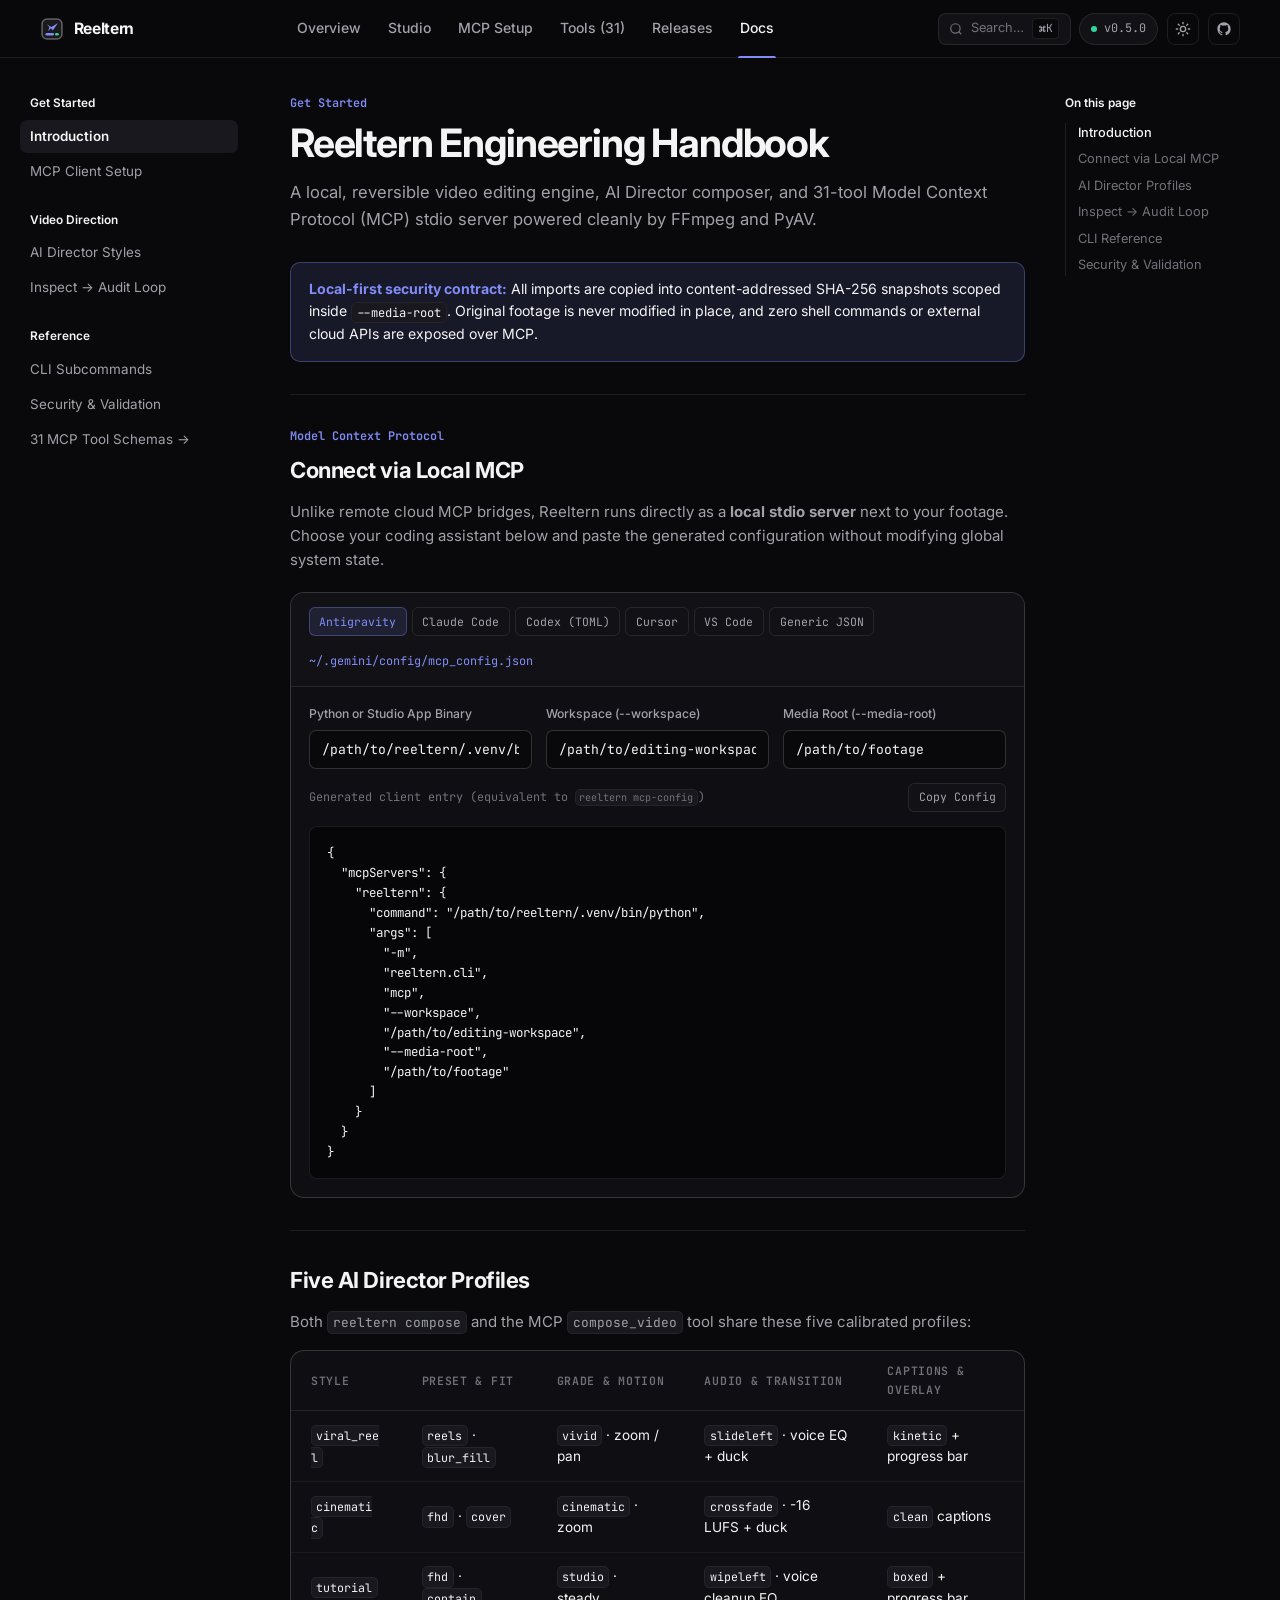
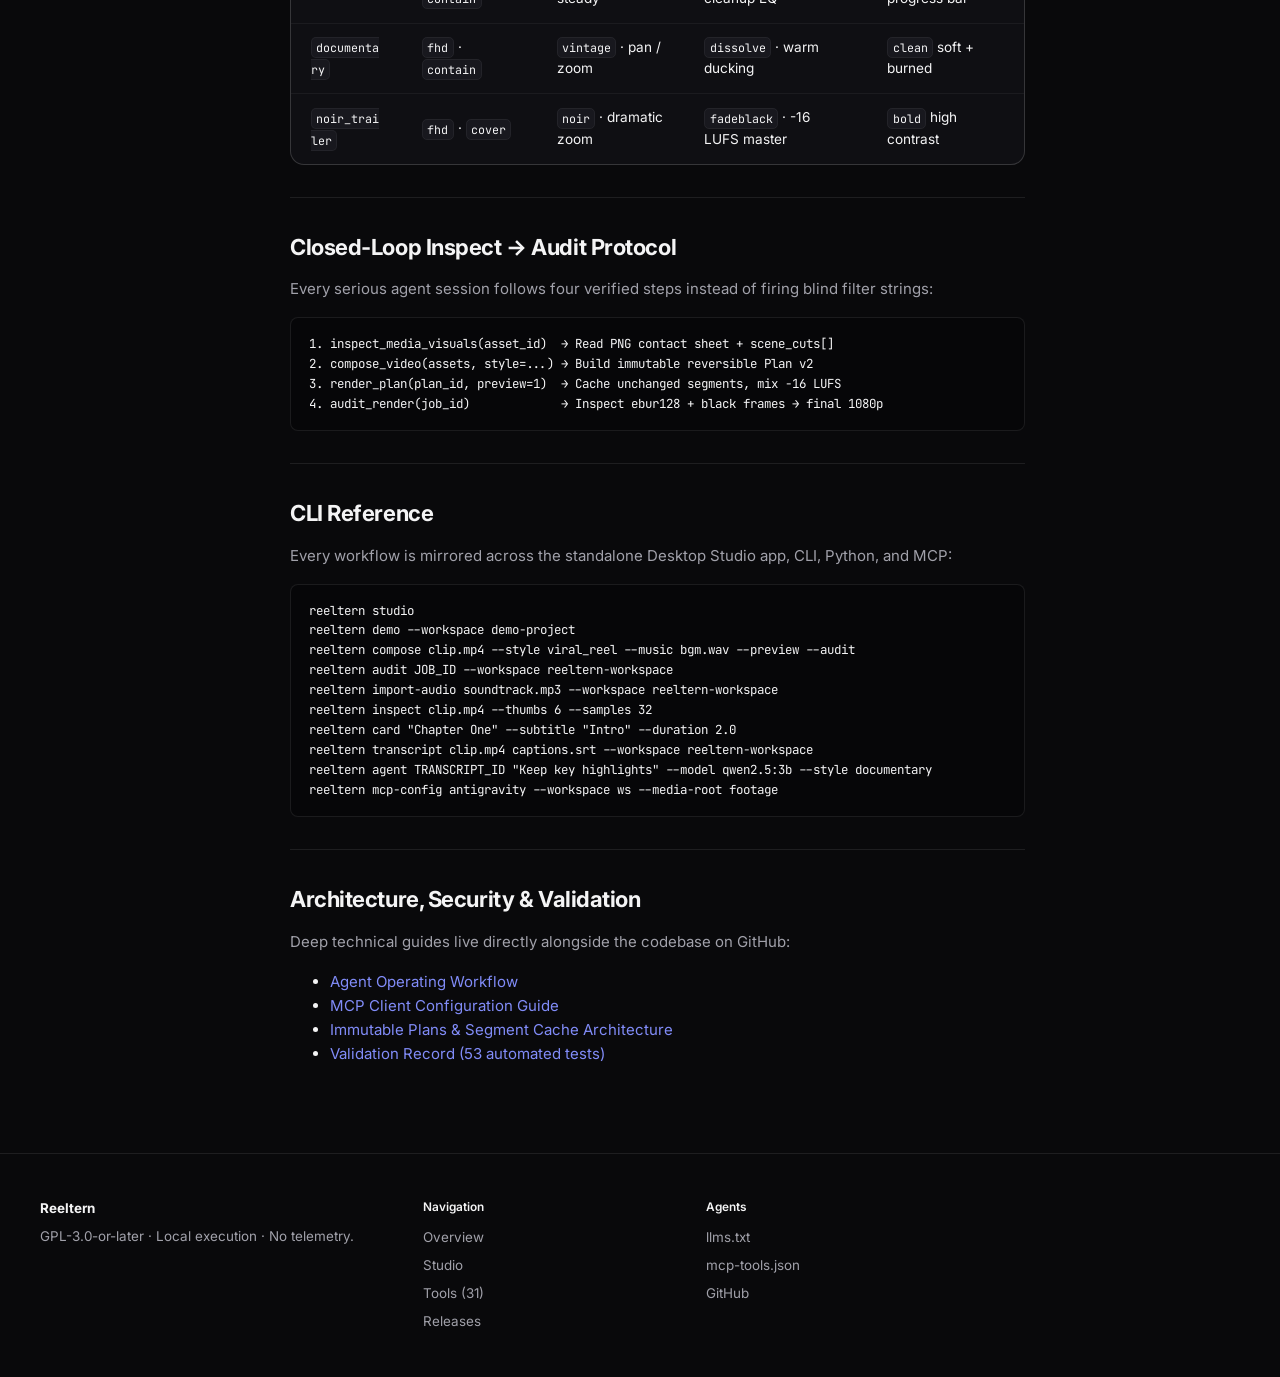
==== commit 99c6150d: "Add Antigravity MCP support, Studio onboarding, and native multi-OS Desktop Studio v0.6.0" ====
--- a/website/docs.html
+++ b/website/docs.html
@@ -6,10 +6,10 @@
     <title>Reeltern Documentation — MCP Setup, AI Director &amp; CLI</title>
     <meta
       name="description"
-      content="Documentation for Reeltern 0.5.0: Stitch-style MCP client setup, AI Director production profiles, CLI reference, architecture contracts, and verified test evidence."
+      content="Documentation for Reeltern 0.6.0: Antigravity, Claude Code, Codex, Cursor & VS Code MCP setup, Desktop Studio apps, AI Director profiles, CLI reference, and verified test evidence."
     />
     <link rel="canonical" href="https://codesphere-u.github.io/reeltern/docs.html" />
-    <link rel="icon" type="image/svg+xml" href="./favicon.svg?v=0.5.0" />
+    <link rel="icon" type="image/svg+xml" href="./favicon.svg?v=0.6.0" />
     <script>
       (function () {
         try {
@@ -18,7 +18,7 @@
         } catch (e) {}
       })();
     </script>
-    <link rel="stylesheet" href="./styles.css?v=0.5.0" />
+    <link rel="stylesheet" href="./styles.css?v=0.6.0" />
   </head>
   <body>
     <header class="site-header">
@@ -49,7 +49,7 @@
             <span class="cmd-k-text">Search…</span>
             <kbd>⌘K</kbd>
           </button>
-          <a class="release-pill" href="./releases.html"><span class="pulse-dot"></span><span data-latest-tag>v0.5.0</span></a>
+          <a class="release-pill" href="./releases.html"><span class="pulse-dot"></span><span data-latest-tag>v0.6.0</span></a>
           <button class="icon-btn" type="button" id="theme-toggle" aria-label="Toggle theme" title="Switch light / dark theme">
             <svg width="16" height="16" viewBox="0 0 24 24" fill="none" stroke="currentColor" stroke-width="2" stroke-linecap="round" stroke-linejoin="round" aria-hidden="true">
               <circle cx="12" cy="12" r="4" /><path d="M12 2v2M12 20v2M4.93 4.93l1.41 1.41M17.66 17.66l1.41 1.41M2 12h2M20 12h2M4.93 19.07l1.41-1.41M17.66 6.34l1.41-1.41" />
@@ -117,19 +117,20 @@
             <div class="vault-card" style="margin-top: 1.25rem;">
               <div class="vault-toolbar" style="padding: 0.9rem 1.1rem;">
                 <div class="pill-selector" id="mcp-client-tabs">
-                  <button class="chip-btn active" type="button" data-client="claude-code">Claude Code</button>
+                  <button class="chip-btn active" type="button" data-client="antigravity">Antigravity</button>
+                  <button class="chip-btn" type="button" data-client="claude-code">Claude Code</button>
                   <button class="chip-btn" type="button" data-client="codex">Codex (TOML)</button>
                   <button class="chip-btn" type="button" data-client="cursor">Cursor</button>
                   <button class="chip-btn" type="button" data-client="vscode">VS Code</button>
                   <button class="chip-btn" type="button" data-client="generic">Generic JSON</button>
                 </div>
-                <span class="mono" style="font-size: 0.74rem; color: var(--accent);" id="cfg-filename">.mcp.json</span>
+                <span class="mono" style="font-size: 0.74rem; color: var(--accent);" id="cfg-filename">~/.gemini/config/mcp_config.json</span>
               </div>
 
               <div style="padding: 1.1rem; display: flex; flex-direction: column; gap: 0.85rem;">
                 <div class="control-grid-3">
                   <label class="control-group">
-                    <span class="control-label">Python Executable</span>
+                    <span class="control-label">Python or Studio App Binary</span>
                     <input class="input-box" id="cfg-python" type="text" value="/path/to/reeltern/.venv/bin/python" />
                   </label>
                   <label class="control-group">
@@ -223,15 +224,17 @@
 
           <section id="cli-reference">
             <h2>CLI Reference</h2>
-            <p>Every workflow is mirrored across desktop, CLI, Python, and MCP:</p>
-            <pre class="code-window" style="border-radius: 8px; border: 1px solid var(--border);">reeltern gui
+            <p>Every workflow is mirrored across the standalone Desktop Studio app, CLI, Python, and MCP:</p>
+            <pre class="code-window" style="border-radius: 8px; border: 1px solid var(--border);">reeltern studio
 reeltern demo --workspace demo-project
 reeltern compose clip.mp4 --style viral_reel --music bgm.wav --preview --audit
 reeltern audit JOB_ID --workspace reeltern-workspace
 reeltern import-audio soundtrack.mp3 --workspace reeltern-workspace
 reeltern inspect clip.mp4 --thumbs 6 --samples 32
 reeltern card "Chapter One" --subtitle "Intro" --duration 2.0
-reeltern mcp-config claude-code --workspace ws --media-root footage</pre>
+reeltern transcript clip.mp4 captions.srt --workspace reeltern-workspace
+reeltern agent TRANSCRIPT_ID "Keep key highlights" --model qwen2.5:3b --style documentary
+reeltern mcp-config antigravity --workspace ws --media-root footage</pre>
           </section>
 
           <section id="validation">
@@ -298,6 +301,6 @@
       </div>
     </div>
 
-    <script src="./app.js?v=0.5.0"></script>
+    <script src="./app.js?v=0.6.0"></script>
   </body>
 </html>
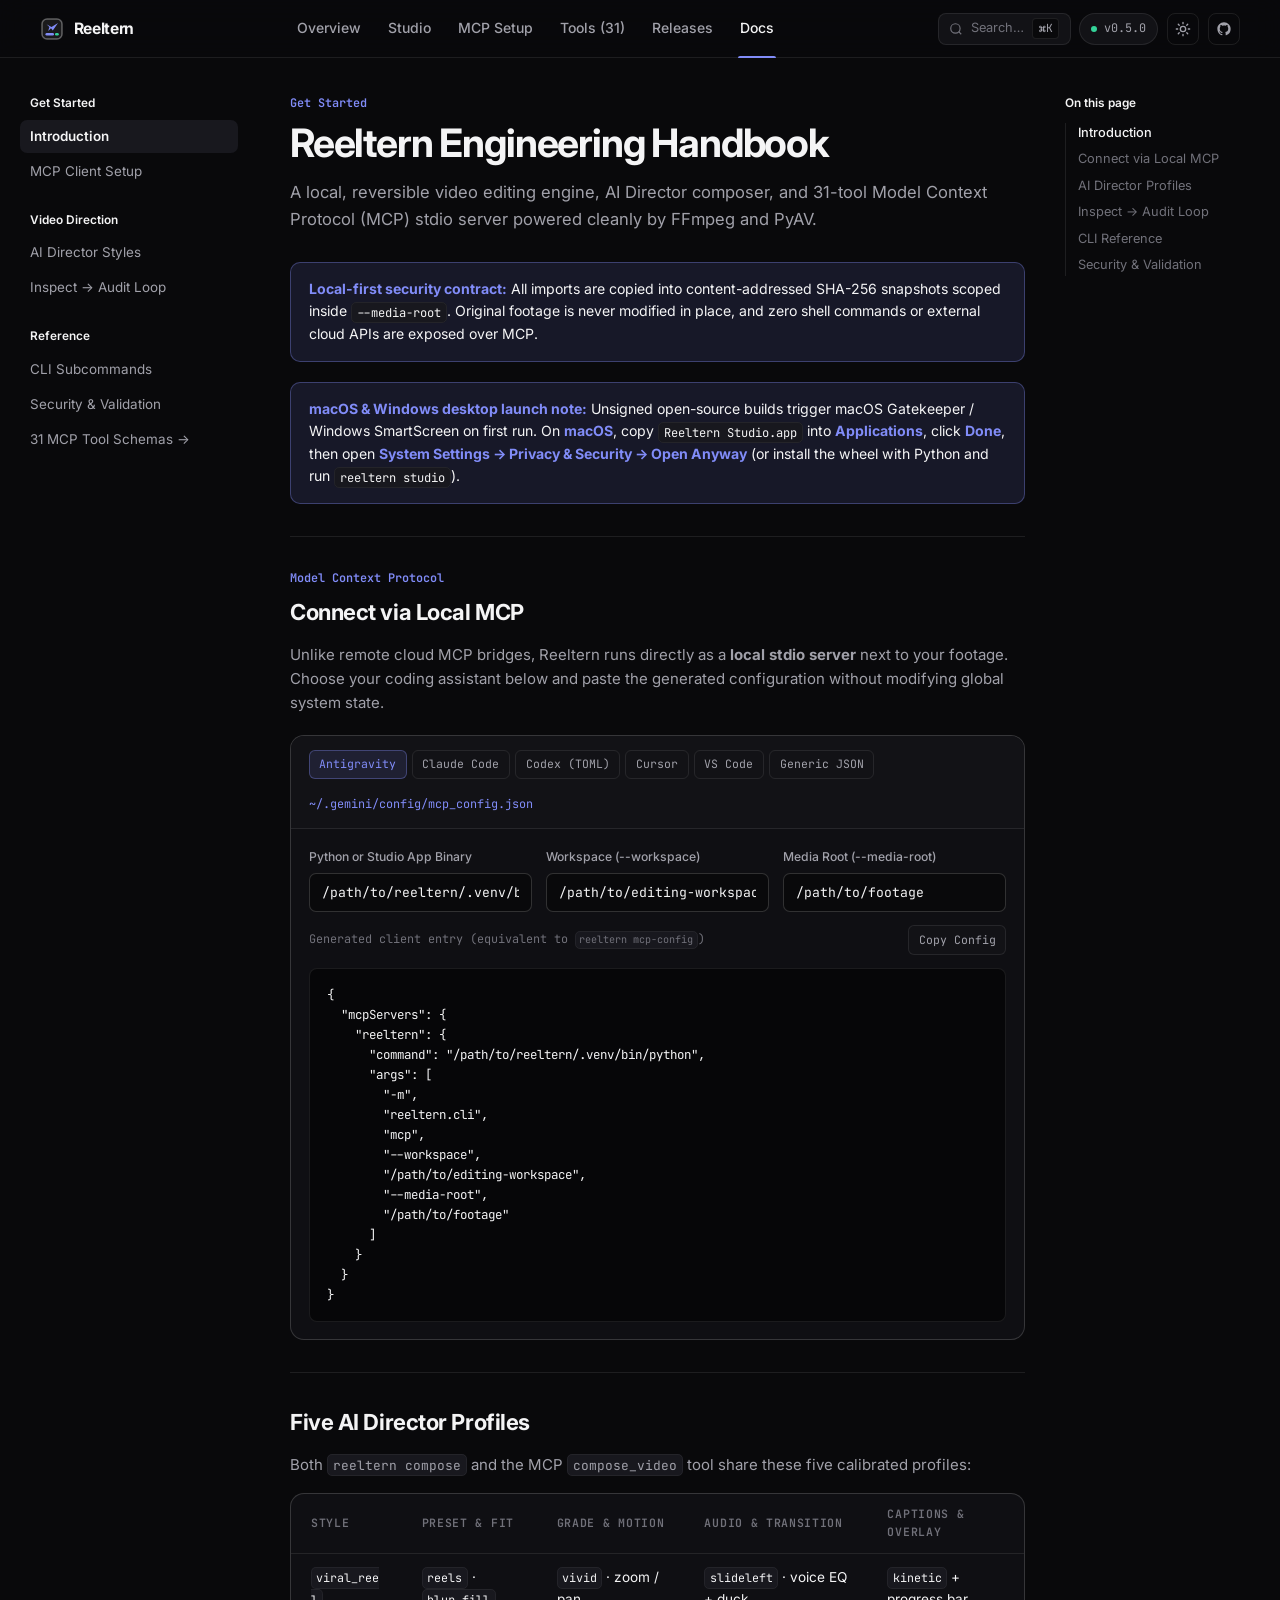
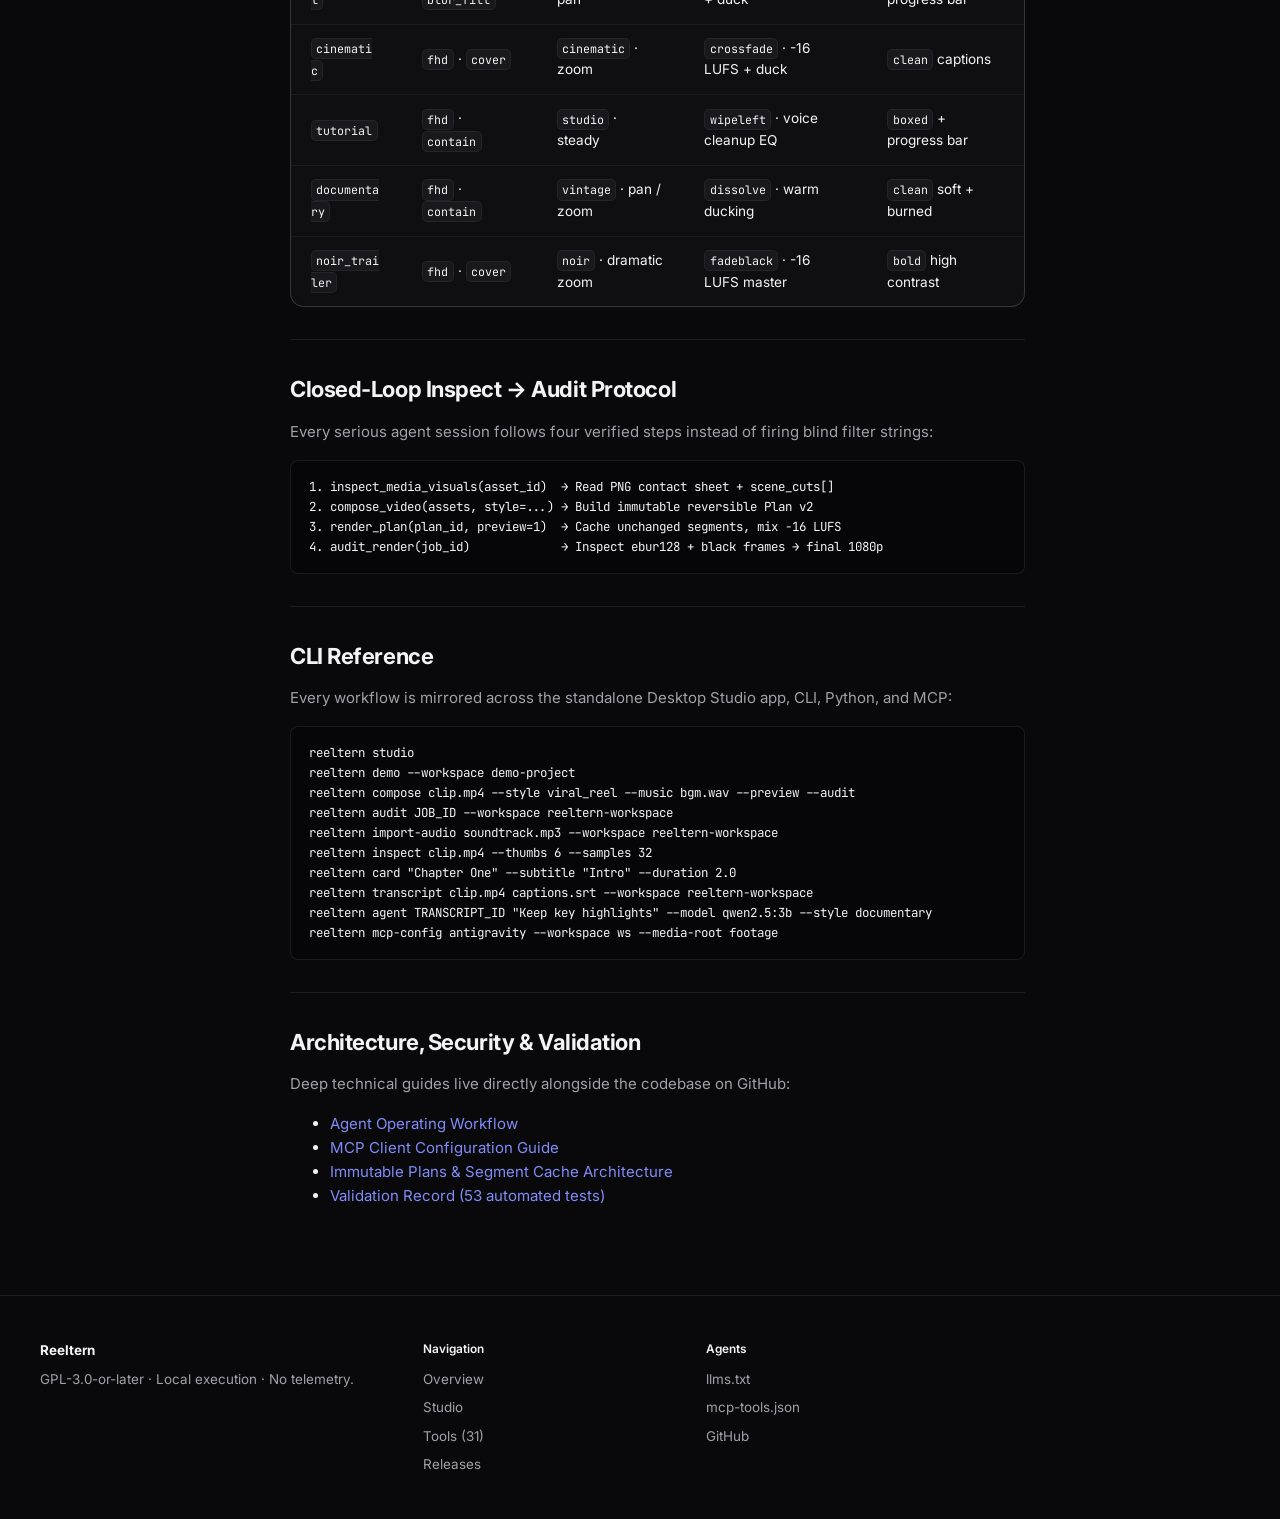
==== commit 5728a586: "Document macOS Gatekeeper approval and zero-Gatekeeper Python launch" ====
--- a/website/docs.html
+++ b/website/docs.html
@@ -104,6 +104,9 @@
             <div class="callout">
               <strong>Local-first security contract:</strong> All imports are copied into content-addressed SHA-256 snapshots scoped inside <code>--media-root</code>. Original footage is never modified in place, and zero shell commands or external cloud APIs are exposed over MCP.
             </div>
+            <div class="callout">
+              <strong>macOS &amp; Windows desktop launch note:</strong> Unsigned open-source builds trigger macOS Gatekeeper / Windows SmartScreen on first run. On <strong>macOS</strong>, copy <code>Reeltern Studio.app</code> into <strong>Applications</strong>, click <strong>Done</strong>, then open <strong>System Settings → Privacy &amp; Security → Open Anyway</strong> (or install the wheel with Python and run <code>reeltern studio</code>).
+            </div>
           </div>
 
           <!-- Stitch-style Interactive MCP Client Setup -->
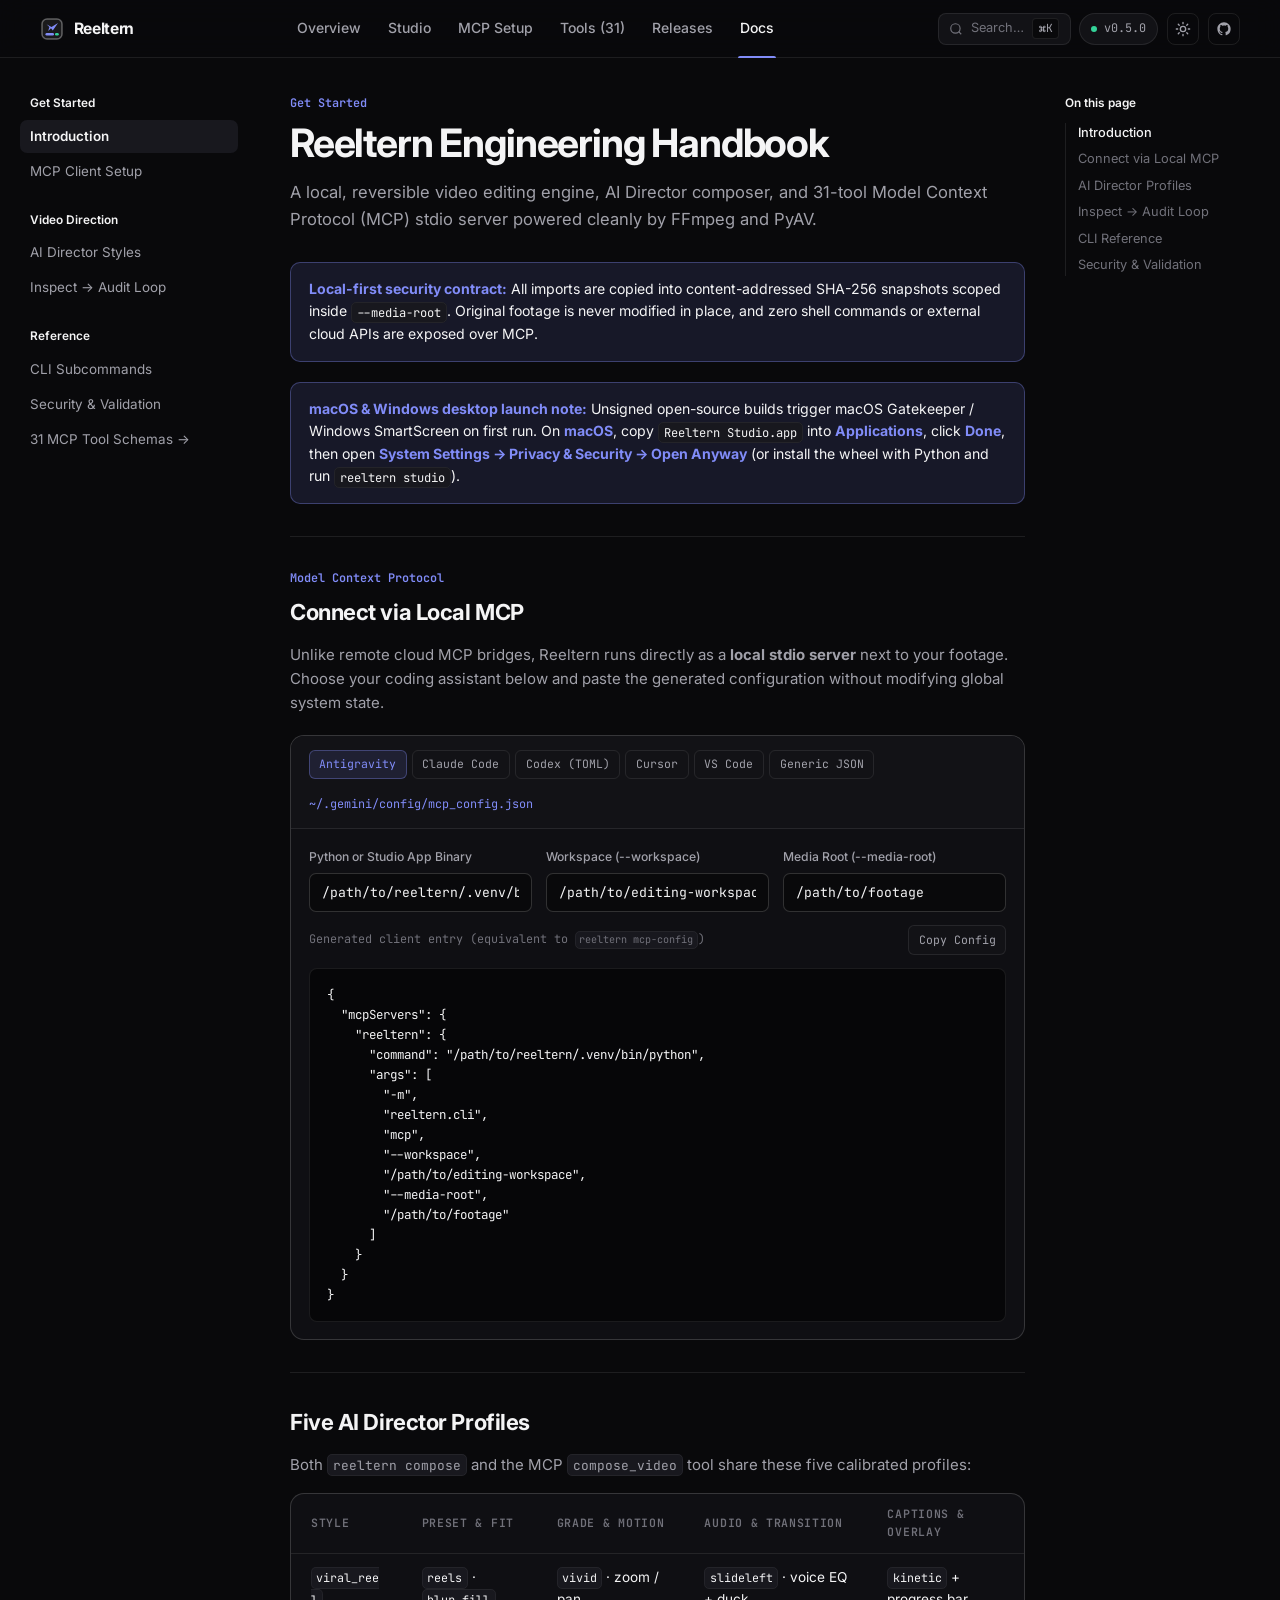
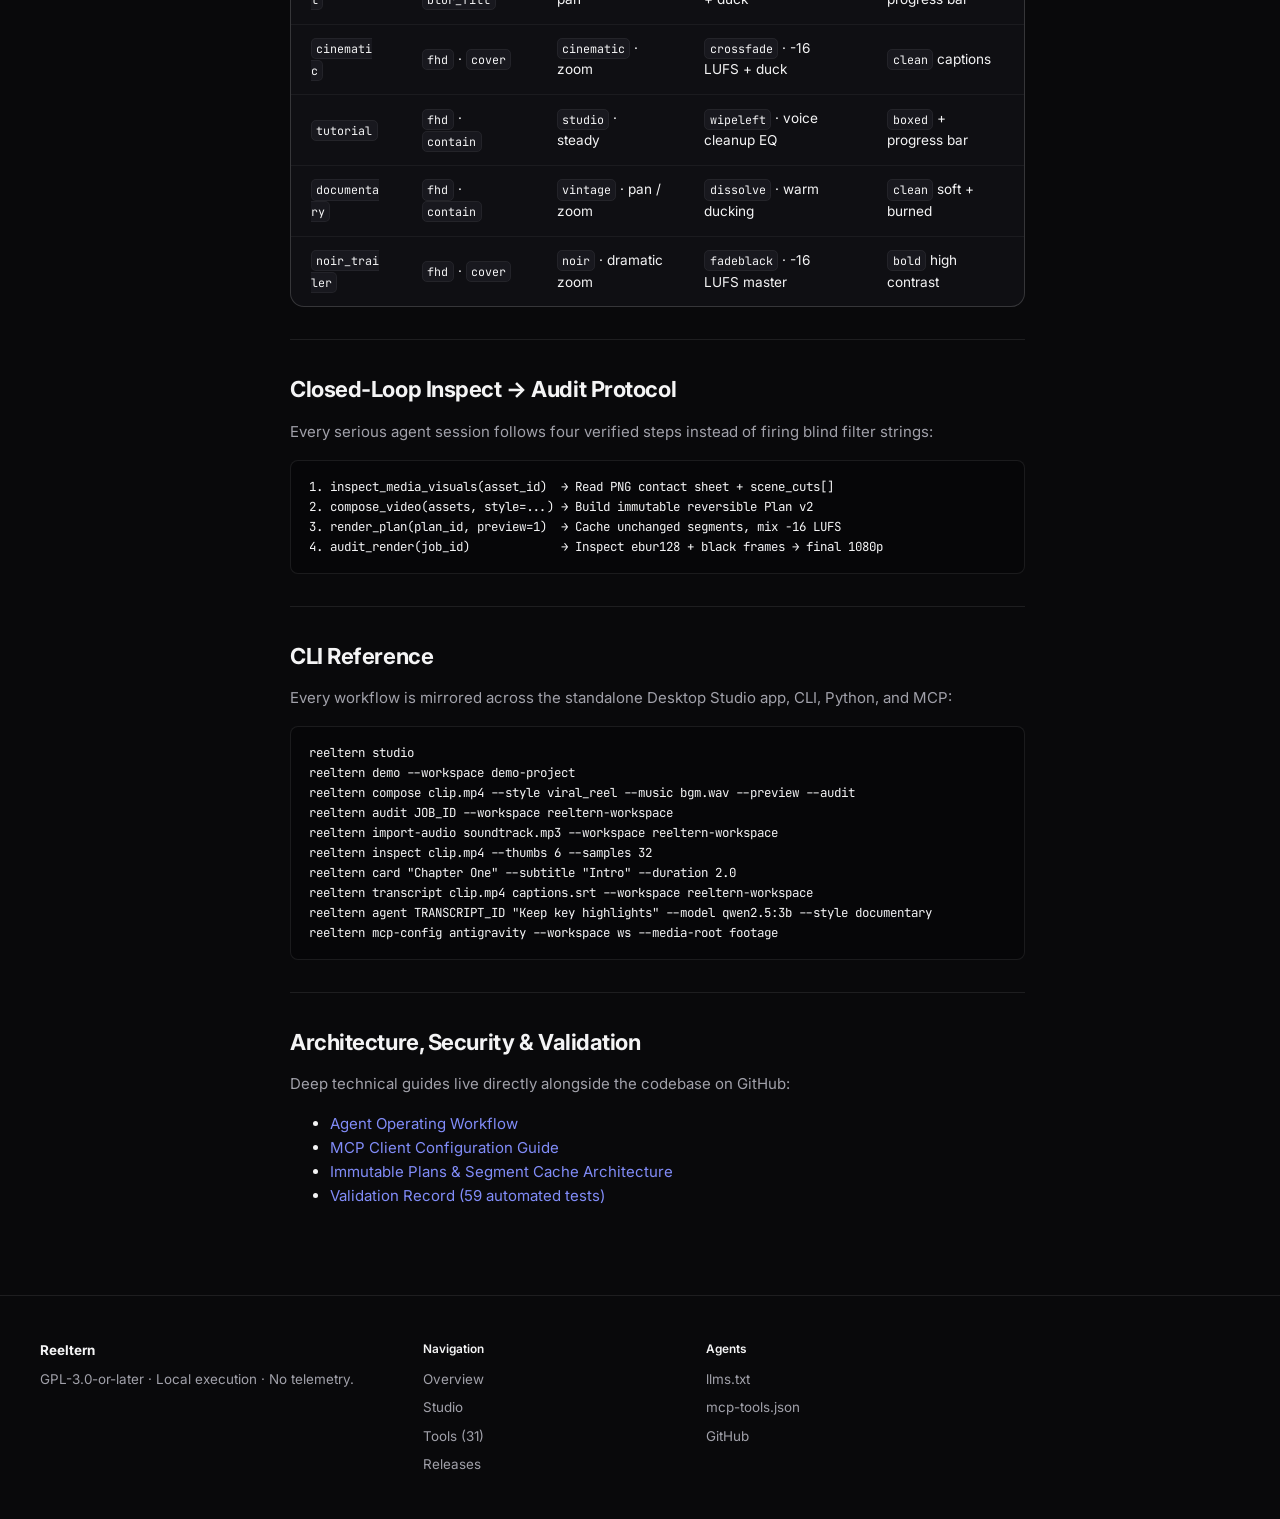
==== commit 39af3436: "Upgrade Reeltern Studio workstation GUI with live preview and publish v0.7.0" ====
--- a/website/docs.html
+++ b/website/docs.html
@@ -6,10 +6,10 @@
     <title>Reeltern Documentation — MCP Setup, AI Director &amp; CLI</title>
     <meta
       name="description"
-      content="Documentation for Reeltern 0.6.0: Antigravity, Claude Code, Codex, Cursor & VS Code MCP setup, Desktop Studio apps, AI Director profiles, CLI reference, and verified test evidence."
+      content="Documentation for Reeltern 0.7.0: Antigravity, Claude Code, Codex, Cursor & VS Code MCP setup, Desktop Studio apps, AI Director profiles, CLI reference, and verified test evidence."
     />
     <link rel="canonical" href="https://codesphere-u.github.io/reeltern/docs.html" />
-    <link rel="icon" type="image/svg+xml" href="./favicon.svg?v=0.6.0" />
+    <link rel="icon" type="image/svg+xml" href="./favicon.svg?v=0.7.0" />
     <script>
       (function () {
         try {
@@ -18,7 +18,7 @@
         } catch (e) {}
       })();
     </script>
-    <link rel="stylesheet" href="./styles.css?v=0.6.0" />
+    <link rel="stylesheet" href="./styles.css?v=0.7.0" />
   </head>
   <body>
     <header class="site-header">
@@ -49,7 +49,7 @@
             <span class="cmd-k-text">Search…</span>
             <kbd>⌘K</kbd>
           </button>
-          <a class="release-pill" href="./releases.html"><span class="pulse-dot"></span><span data-latest-tag>v0.6.0</span></a>
+          <a class="release-pill" href="./releases.html"><span class="pulse-dot"></span><span data-latest-tag>v0.7.0</span></a>
           <button class="icon-btn" type="button" id="theme-toggle" aria-label="Toggle theme" title="Switch light / dark theme">
             <svg width="16" height="16" viewBox="0 0 24 24" fill="none" stroke="currentColor" stroke-width="2" stroke-linecap="round" stroke-linejoin="round" aria-hidden="true">
               <circle cx="12" cy="12" r="4" /><path d="M12 2v2M12 20v2M4.93 4.93l1.41 1.41M17.66 17.66l1.41 1.41M2 12h2M20 12h2M4.93 19.07l1.41-1.41M17.66 6.34l1.41-1.41" />
@@ -247,7 +247,7 @@
               <li><a href="https://github.com/codesphere-u/reeltern/blob/main/docs/agent-workflow.md" target="_blank" rel="noopener noreferrer" style="color: var(--accent);">Agent Operating Workflow</a></li>
               <li><a href="https://github.com/codesphere-u/reeltern/blob/main/docs/clients.md" target="_blank" rel="noopener noreferrer" style="color: var(--accent);">MCP Client Configuration Guide</a></li>
               <li><a href="https://github.com/codesphere-u/reeltern/blob/main/docs/architecture.md" target="_blank" rel="noopener noreferrer" style="color: var(--accent);">Immutable Plans &amp; Segment Cache Architecture</a></li>
-              <li><a href="https://github.com/codesphere-u/reeltern/blob/main/VALIDATION.md" target="_blank" rel="noopener noreferrer" style="color: var(--accent);">Validation Record (53 automated tests)</a></li>
+              <li><a href="https://github.com/codesphere-u/reeltern/blob/main/VALIDATION.md" target="_blank" rel="noopener noreferrer" style="color: var(--accent);">Validation Record (59 automated tests)</a></li>
             </ul>
           </section>
         </article>
@@ -304,6 +304,6 @@
       </div>
     </div>
 
-    <script src="./app.js?v=0.6.0"></script>
+    <script src="./app.js?v=0.7.0"></script>
   </body>
 </html>
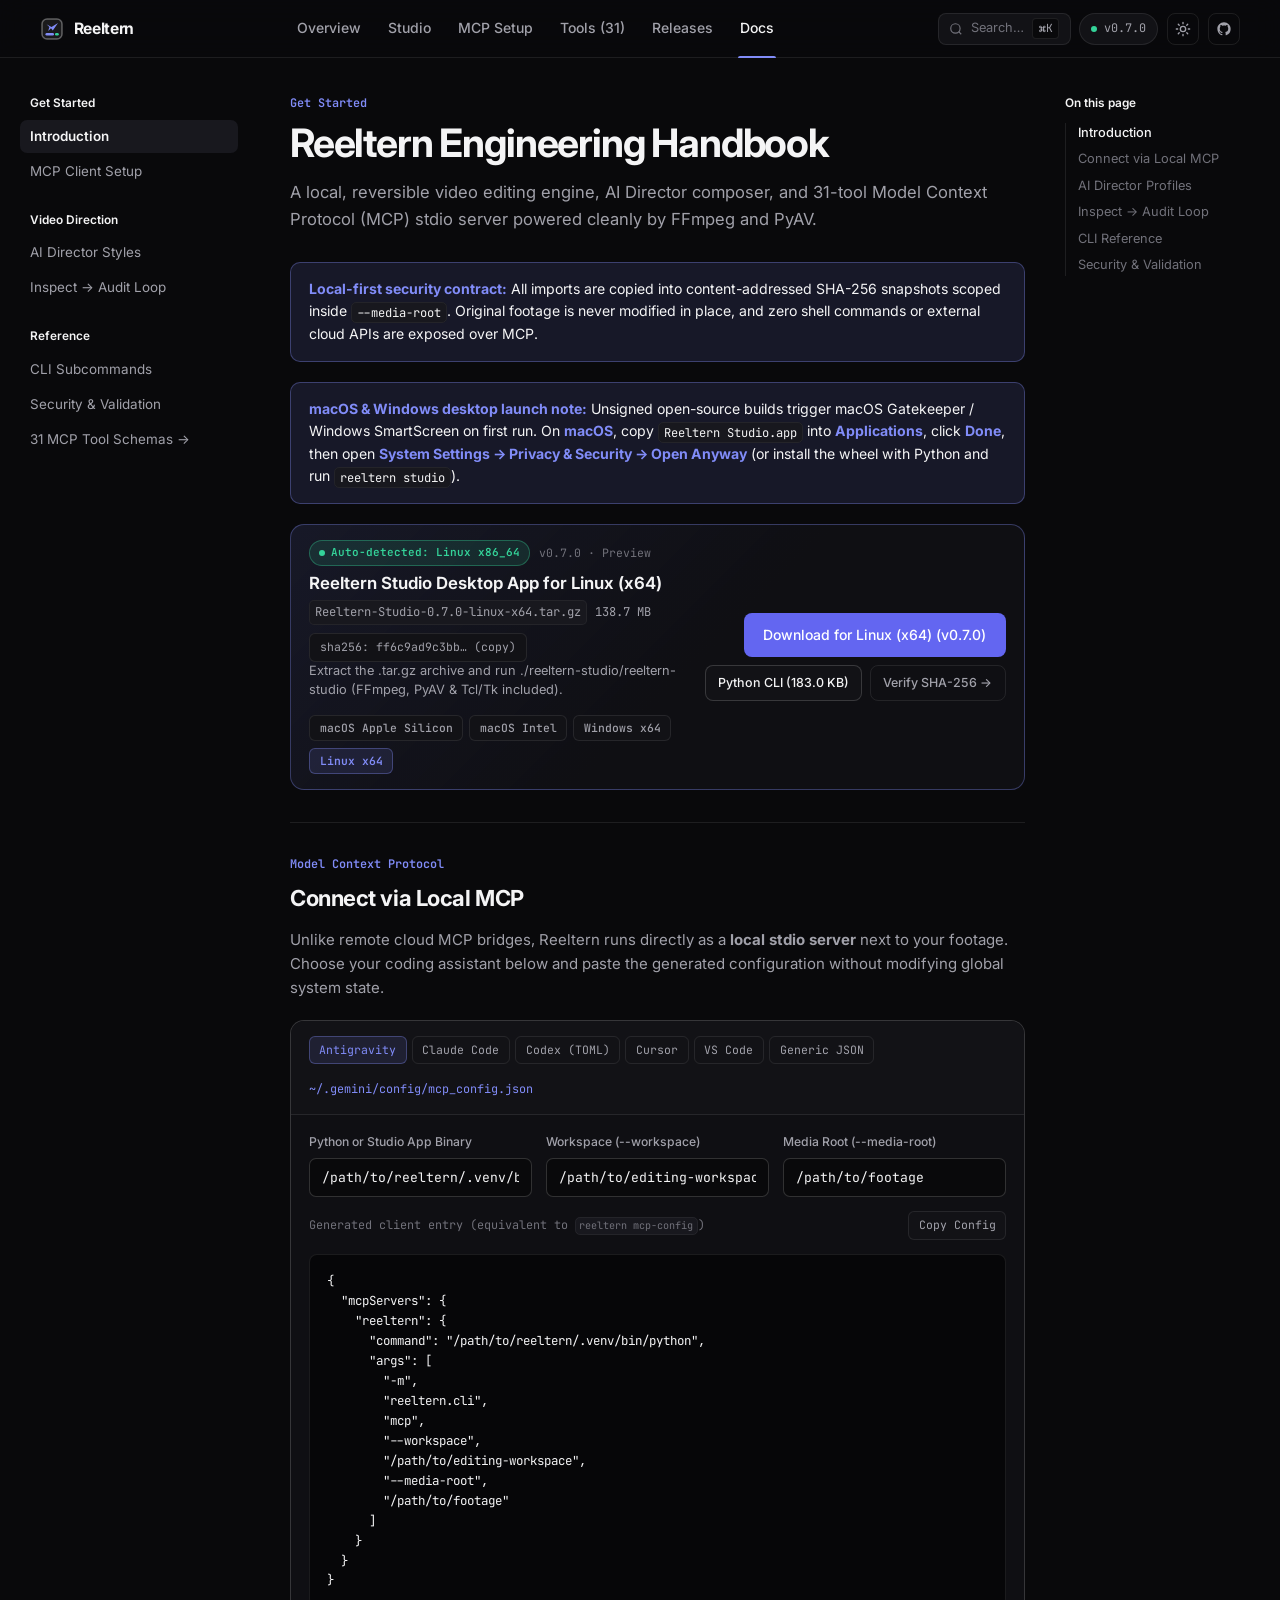
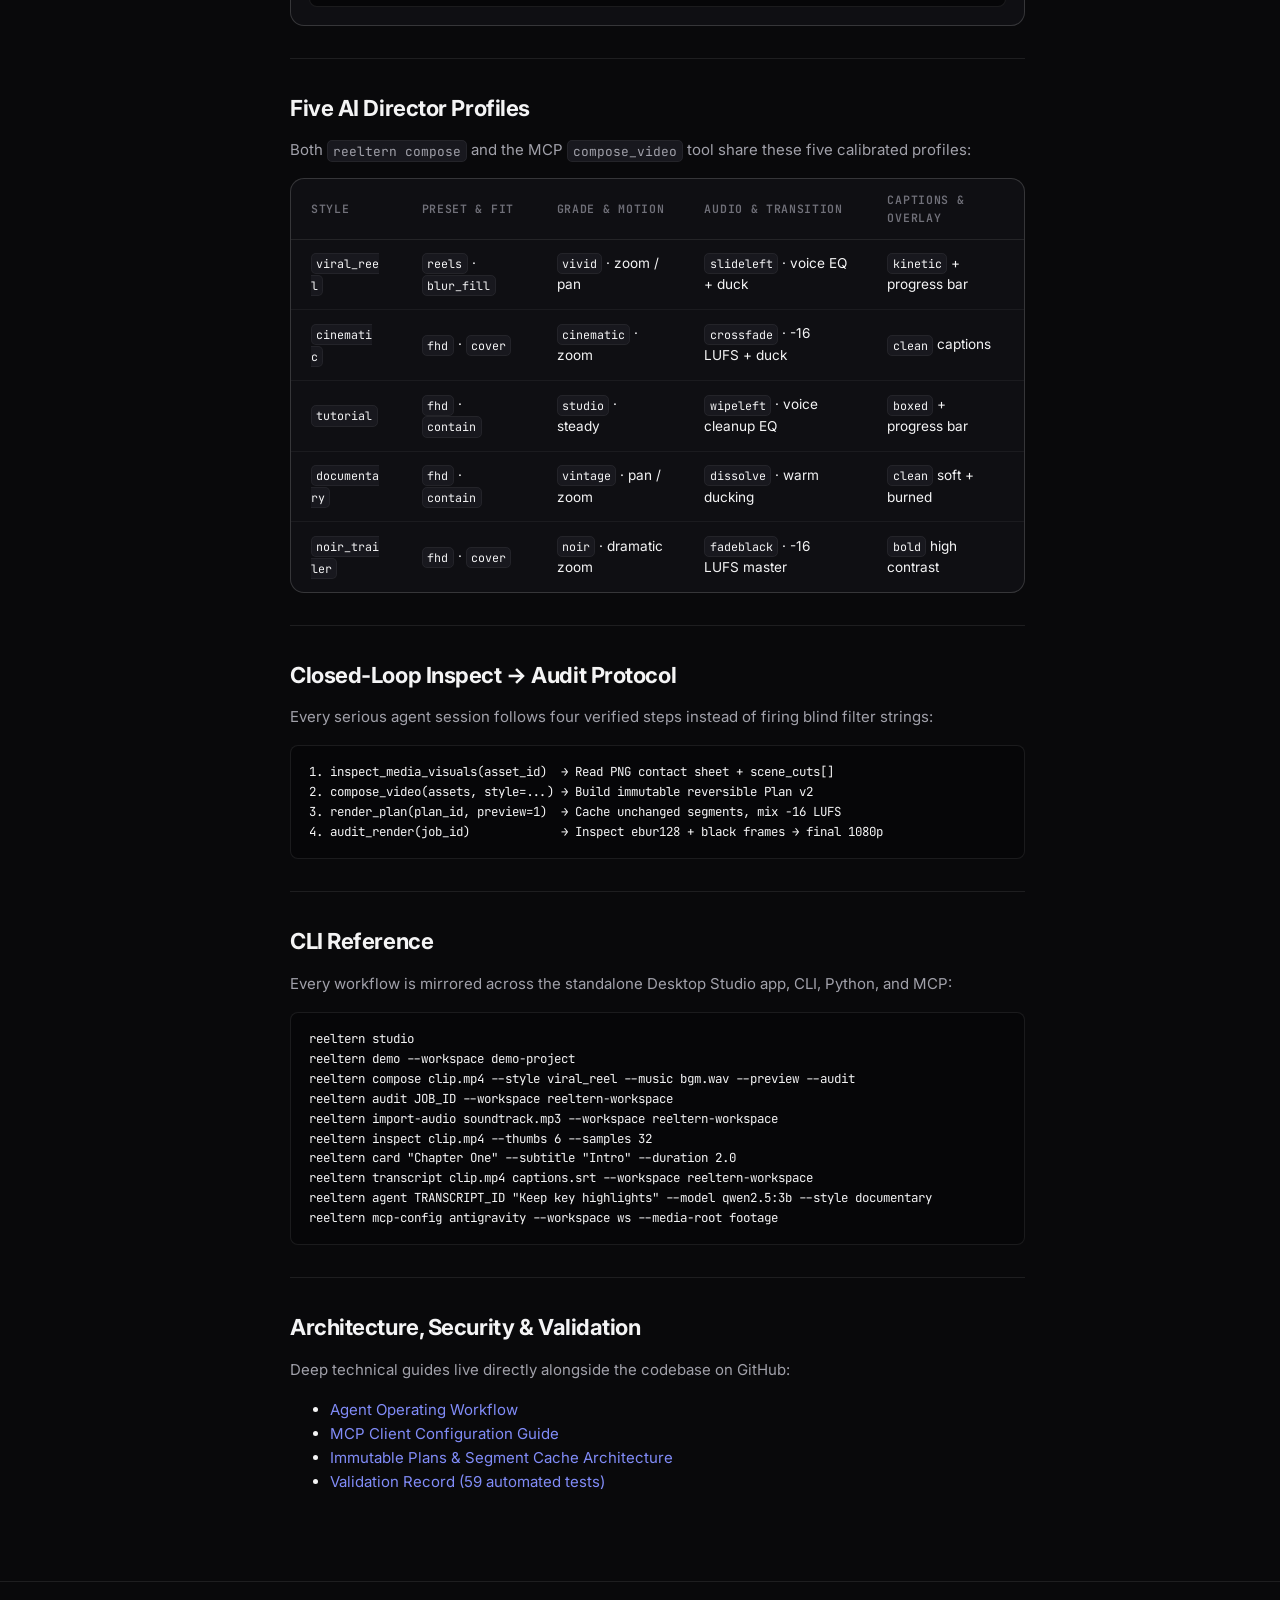
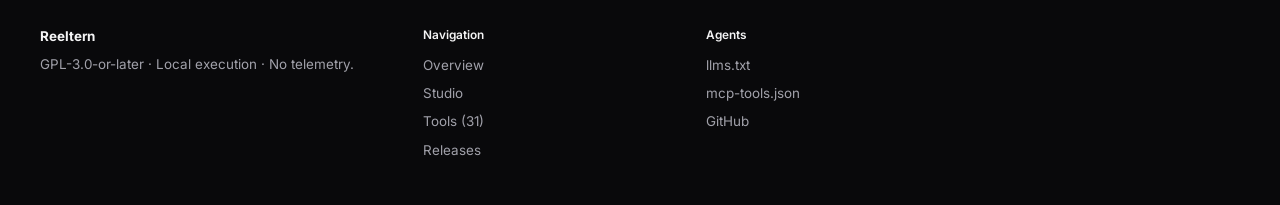
==== commit 9d1088da: "Auto-detect OS and CPU architecture for smart download selection across website" ====
--- a/website/docs.html
+++ b/website/docs.html
@@ -107,6 +107,7 @@
             <div class="callout">
               <strong>macOS &amp; Windows desktop launch note:</strong> Unsigned open-source builds trigger macOS Gatekeeper / Windows SmartScreen on first run. On <strong>macOS</strong>, copy <code>Reeltern Studio.app</code> into <strong>Applications</strong>, click <strong>Done</strong>, then open <strong>System Settings → Privacy &amp; Security → Open Anyway</strong> (or install the wheel with Python and run <code>reeltern studio</code>).
             </div>
+            <div class="smart-dl-card is-compact" data-smart-download data-variant="compact" style="margin: 1.15rem 0 0;"></div>
           </div>
 
           <!-- Stitch-style Interactive MCP Client Setup -->
--- a/website/styles.css
+++ b/website/styles.css
@@ -676,6 +676,190 @@
   color: var(--ink-subtle);
 }
 
+.os-switcher {
+  margin-top: 0.6rem;
+  display: flex;
+  flex-wrap: wrap;
+  align-items: center;
+  gap: 0.4rem;
+}
+
+.os-detect-badge {
+  display: inline-flex;
+  align-items: center;
+  gap: 0.38rem;
+  padding: 0.2rem 0.55rem;
+  border-radius: 999px;
+  border: 1px solid var(--verified-border, rgba(52, 211, 153, 0.35));
+  background: var(--verified-soft, rgba(52, 211, 153, 0.1));
+  color: var(--verified);
+  font-family: var(--font-mono);
+  font-size: 0.69rem;
+  font-weight: 600;
+  white-space: nowrap;
+}
+
+.os-chip {
+  height: 26px;
+  padding: 0 0.58rem;
+  border-radius: 6px;
+  border: 1px solid var(--border);
+  background: var(--surface);
+  color: var(--ink-muted);
+  font-family: var(--font-mono);
+  font-size: 0.71rem;
+  font-weight: 500;
+  cursor: pointer;
+  transition: border-color 140ms, background 140ms, color 140ms;
+}
+
+.os-chip:hover {
+  color: var(--ink);
+  border-color: var(--border-strong);
+}
+
+.os-chip.active {
+  background: var(--accent-soft);
+  border-color: var(--accent-border);
+  color: var(--accent);
+  font-weight: 600;
+}
+
+.os-chip-reset {
+  border-style: dashed;
+  color: var(--ink-subtle);
+}
+
+.agent-btn.is-user-os {
+  border-color: var(--verified-border, rgba(52, 211, 153, 0.45));
+}
+
+.agent-btn.is-user-os .agent-dot {
+  background: var(--verified);
+}
+
+.os-detected-tag {
+  margin-left: 0.25rem;
+  padding: 0.05rem 0.34rem;
+  border-radius: 4px;
+  background: var(--verified-soft, rgba(52, 211, 153, 0.14));
+  color: var(--verified);
+  font-family: var(--font-mono);
+  font-size: 0.62rem;
+  font-weight: 600;
+}
+
+.smart-dl-card {
+  display: grid;
+  grid-template-columns: minmax(0, 1.35fr) minmax(0, 1fr);
+  gap: 1.15rem 1.5rem;
+  align-items: center;
+  padding: 1.15rem 1.35rem;
+  border: 1px solid var(--accent-border);
+  border-radius: var(--radius-lg);
+  background: linear-gradient(135deg, var(--accent-soft), var(--bg-elevated) 55%);
+  min-width: 0;
+  max-width: 100%;
+}
+
+.vault-card > .smart-dl-card {
+  border: none;
+  border-bottom: 1px solid var(--border);
+  border-radius: 0;
+  background: linear-gradient(135deg, var(--accent-soft), var(--surface) 60%);
+}
+
+.smart-dl-card.is-compact {
+  padding: 0.95rem 1.15rem;
+  grid-template-columns: minmax(0, 1.4fr) auto;
+}
+
+.smart-dl-left,
+.smart-dl-right {
+  min-width: 0;
+  max-width: 100%;
+}
+
+.smart-dl-top {
+  display: flex;
+  flex-wrap: wrap;
+  align-items: center;
+  gap: 0.55rem;
+  margin-bottom: 0.42rem;
+}
+
+.smart-dl-title {
+  margin: 0;
+  font-size: 1.05rem;
+  font-weight: 650;
+  color: var(--ink);
+  line-height: 1.3;
+}
+
+.smart-dl-file-row {
+  margin-top: 0.32rem;
+  display: flex;
+  flex-wrap: wrap;
+  align-items: center;
+  gap: 0.5rem;
+  font-family: var(--font-mono);
+  font-size: 0.76rem;
+  color: var(--ink-muted);
+}
+
+.smart-dl-file-row code {
+  font-size: 0.76rem;
+  word-break: break-word;
+}
+
+.smart-dl-note {
+  margin: 0.45rem 0 0;
+  font-size: 0.8rem;
+  color: var(--ink-muted);
+  line-height: 1.45;
+}
+
+.smart-dl-actions {
+  display: flex;
+  flex-direction: column;
+  align-items: flex-end;
+  gap: 0.5rem;
+}
+
+.smart-dl-secondary-row {
+  display: flex;
+  flex-wrap: wrap;
+  justify-content: flex-end;
+  gap: 0.45rem;
+}
+
+@media (max-width: 860px) {
+  .smart-dl-card,
+  .smart-dl-card.is-compact {
+    grid-template-columns: minmax(0, 1fr);
+    align-items: start;
+    overflow: hidden;
+  }
+  .smart-dl-actions {
+    width: 100%;
+    align-items: stretch;
+  }
+  .smart-dl-actions .btn-primary {
+    width: 100%;
+    max-width: 100%;
+    white-space: normal;
+    text-align: center;
+    justify-content: center;
+    height: auto;
+    min-height: 40px;
+    padding: 0.58rem 0.9rem;
+    line-height: 1.3;
+  }
+  .smart-dl-secondary-row {
+    justify-content: flex-start;
+  }
+}
+
 /* ---------- Univer-Inspired Studio Window + NLE Grid Canvas ---------- */
 .studio-frame {
   border: 1px solid var(--border-strong);
